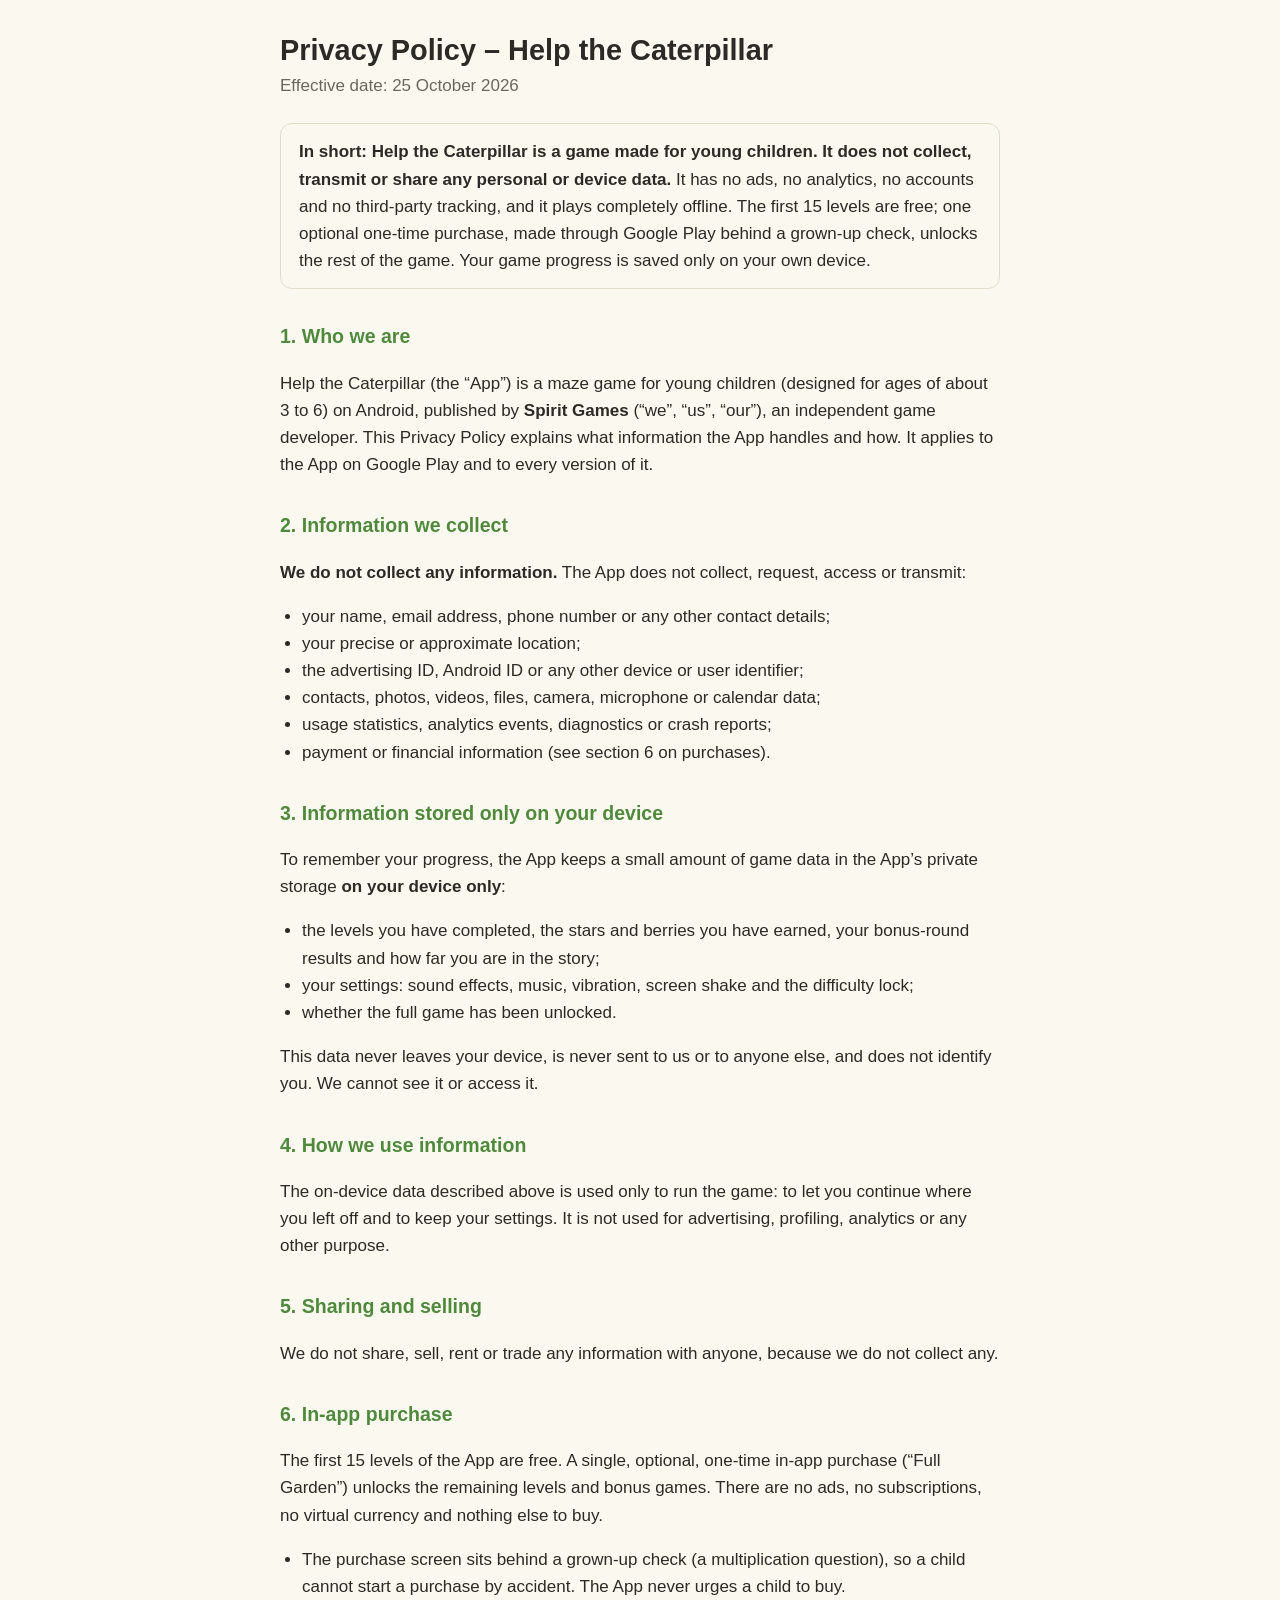
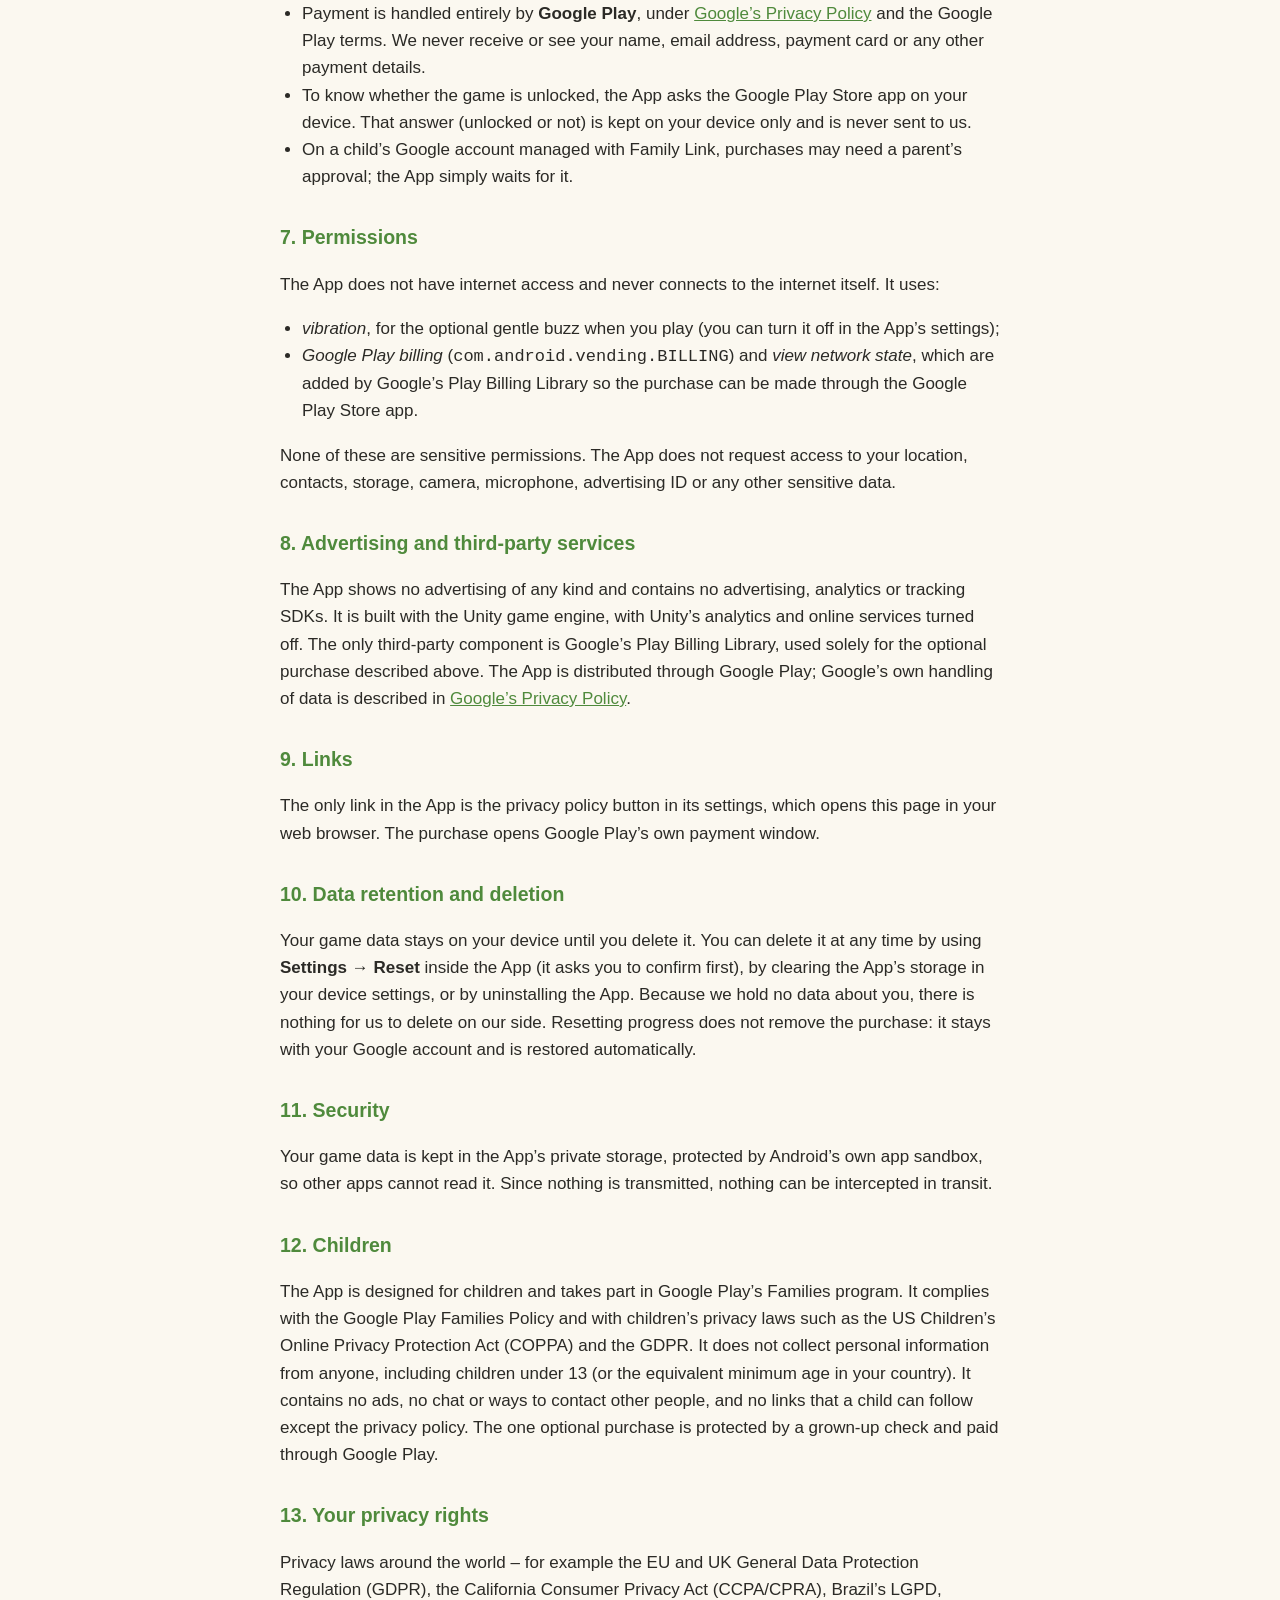
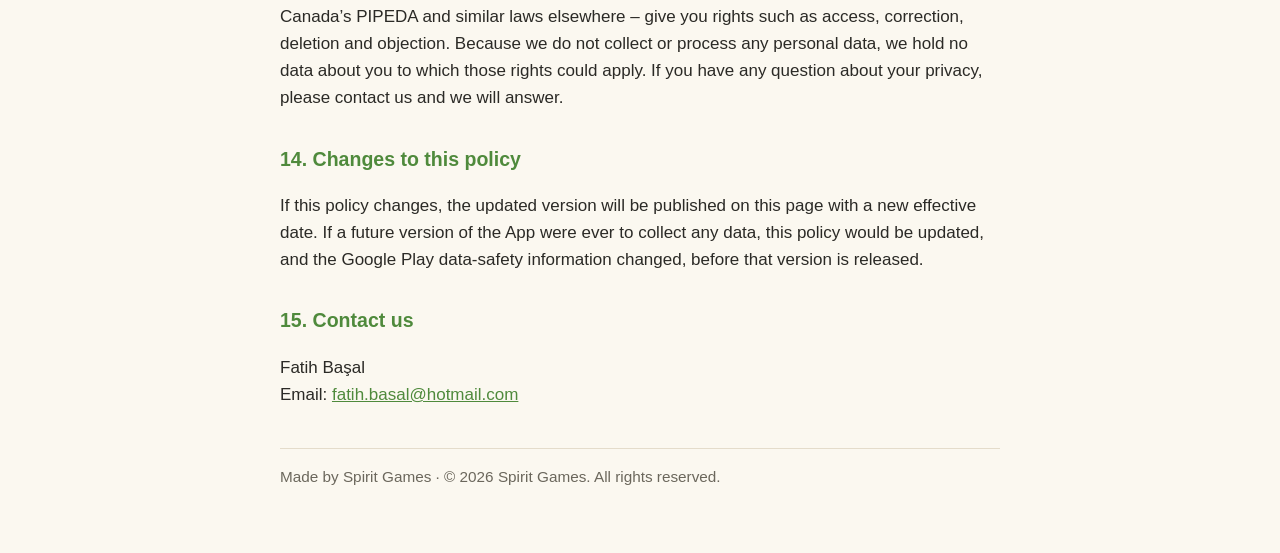
==== index.html @ e4d19233 "Privacy policy: app made for children, optional one-time purchase via Google Play behind a grown-up " ====
<!doctype html>
<html lang="en">
<head>
<meta charset="utf-8">
<meta name="viewport" content="width=device-width, initial-scale=1">
<title>Help the Caterpillar - Privacy Policy</title>
<style>
  :root { --bg: #fbf8f0; --fg: #2b2a26; --soft: #6b675c; --line: #e4dccb; --accent: #4f8a3c; }
  @media (prefers-color-scheme: dark) {
    :root { --bg: #1c1d1a; --fg: #ece8dc; --soft: #a9a493; --line: #34352f; --accent: #8cc56f; }
  }
  body { margin: 0; background: var(--bg); color: var(--fg);
         font: 17px/1.6 -apple-system, "Segoe UI", Roboto, Helvetica, Arial, sans-serif; }
  main { max-width: 720px; margin: 0 auto; padding: 32px 16px 64px; }
  h1 { font-size: 1.7em; line-height: 1.25; margin: 0 0 4px; }
  h2 { font-size: 1.15em; margin: 32px 0 8px; color: var(--accent); }
  .meta { color: var(--soft); margin: 0 0 24px; }
  .summary { border: 1px solid var(--line); border-radius: 12px; padding: 14px 18px; }
  ul { padding-left: 22px; }
  a { color: var(--accent); }
  footer { margin-top: 40px; border-top: 1px solid var(--line); padding-top: 16px; color: var(--soft); font-size: 0.9em; }
</style>
</head>
<body>
<main>
  <h1>Privacy Policy &ndash; Help the Caterpillar</h1>
  <p class="meta">Effective date: 25 October 2026</p>

  <p class="summary"><strong>In short: Help the Caterpillar is a game made for young children.
  It does not collect, transmit or share any personal or device data.</strong> It has no ads,
  no analytics, no accounts and no third-party tracking, and it plays completely offline. The
  first 15 levels are free; one optional one-time purchase, made through Google Play behind a
  grown-up check, unlocks the rest of the game. Your game progress is saved only on your own
  device.</p>

  <h2>1. Who we are</h2>
  <p>Help the Caterpillar (the &ldquo;App&rdquo;) is a maze game for young children (designed for
  ages of about 3 to 6) on Android, published by
  <strong>Spirit Games</strong> (&ldquo;we&rdquo;, &ldquo;us&rdquo;, &ldquo;our&rdquo;), an independent game
  developer. This Privacy Policy explains what information the App handles and how. It applies
  to the App on Google Play and to every version of it.</p>

  <h2>2. Information we collect</h2>
  <p><strong>We do not collect any information.</strong> The App does not collect, request,
  access or transmit:</p>
  <ul>
    <li>your name, email address, phone number or any other contact details;</li>
    <li>your precise or approximate location;</li>
    <li>the advertising ID, Android ID or any other device or user identifier;</li>
    <li>contacts, photos, videos, files, camera, microphone or calendar data;</li>
    <li>usage statistics, analytics events, diagnostics or crash reports;</li>
    <li>payment or financial information (see section 6 on purchases).</li>
  </ul>

  <h2>3. Information stored only on your device</h2>
  <p>To remember your progress, the App keeps a small amount of game data in the App&rsquo;s
  private storage <strong>on your device only</strong>:</p>
  <ul>
    <li>the levels you have completed, the stars and berries you have earned, your bonus-round
    results and how far you are in the story;</li>
    <li>your settings: sound effects, music, vibration, screen shake and the difficulty lock;</li>
    <li>whether the full game has been unlocked.</li>
  </ul>
  <p>This data never leaves your device, is never sent to us or to anyone else, and does not
  identify you. We cannot see it or access it.</p>

  <h2>4. How we use information</h2>
  <p>The on-device data described above is used only to run the game: to let you continue
  where you left off and to keep your settings. It is not used for advertising, profiling,
  analytics or any other purpose.</p>

  <h2>5. Sharing and selling</h2>
  <p>We do not share, sell, rent or trade any information with anyone, because we do not
  collect any.</p>

  <h2>6. In-app purchase</h2>
  <p>The first 15 levels of the App are free. A single, optional, one-time in-app purchase
  (&ldquo;Full Garden&rdquo;) unlocks the remaining levels and bonus games. There are no ads, no
  subscriptions, no virtual currency and nothing else to buy.</p>
  <ul>
    <li>The purchase screen sits behind a grown-up check (a multiplication question), so a child
    cannot start a purchase by accident. The App never urges a child to buy.</li>
    <li>Payment is handled entirely by <strong>Google Play</strong>, under
    <a href="https://policies.google.com/privacy">Google&rsquo;s Privacy Policy</a> and the
    Google Play terms. We never receive or see your name, email address, payment card or any
    other payment details.</li>
    <li>To know whether the game is unlocked, the App asks the Google Play Store app on your
    device. That answer (unlocked or not) is kept on your device only and is never sent to us.</li>
    <li>On a child&rsquo;s Google account managed with Family Link, purchases may need a
    parent&rsquo;s approval; the App simply waits for it.</li>
  </ul>

  <h2>7. Permissions</h2>
  <p>The App does not have internet access and never connects to the internet itself. It uses:</p>
  <ul>
    <li><em>vibration</em>, for the optional gentle buzz when you play (you can turn it off in the
    App&rsquo;s settings);</li>
    <li><em>Google Play billing</em> (<code>com.android.vending.BILLING</code>) and <em>view network
    state</em>, which are added by Google&rsquo;s Play Billing Library so the purchase can be made
    through the Google Play Store app.</li>
  </ul>
  <p>None of these are sensitive permissions. The App does not request access to your location,
  contacts, storage, camera, microphone, advertising ID or any other sensitive data.</p>

  <h2>8. Advertising and third-party services</h2>
  <p>The App shows no advertising of any kind and contains no advertising, analytics or
  tracking SDKs. It is built with the Unity game engine, with Unity&rsquo;s analytics and
  online services turned off. The only third-party component is Google&rsquo;s Play Billing
  Library, used solely for the optional purchase described above. The App is distributed
  through Google Play; Google&rsquo;s own handling of data is described in
  <a href="https://policies.google.com/privacy">Google&rsquo;s Privacy Policy</a>.</p>

  <h2>9. Links</h2>
  <p>The only link in the App is the privacy policy button in its settings, which opens this
  page in your web browser. The purchase opens Google Play&rsquo;s own payment window.</p>

  <h2>10. Data retention and deletion</h2>
  <p>Your game data stays on your device until you delete it. You can delete it at any time by
  using <strong>Settings &rarr; Reset</strong> inside the App (it asks you to confirm first), by
  clearing the App&rsquo;s storage in your device settings, or by uninstalling the App. Because we
  hold no data about you, there is nothing for us to delete on our side. Resetting progress does
  not remove the purchase: it stays with your Google account and is restored automatically.</p>

  <h2>11. Security</h2>
  <p>Your game data is kept in the App&rsquo;s private storage, protected by Android&rsquo;s own
  app sandbox, so other apps cannot read it. Since nothing is transmitted, nothing can be
  intercepted in transit.</p>

  <h2>12. Children</h2>
  <p>The App is designed for children and takes part in Google Play&rsquo;s Families program. It
  complies with the Google Play Families Policy and with children&rsquo;s privacy laws such as
  the US Children&rsquo;s Online Privacy Protection Act (COPPA) and the GDPR. It does not collect
  personal information from anyone, including children under 13 (or the equivalent minimum age
  in your country). It contains no ads, no chat or ways to contact other people, and no links
  that a child can follow except the privacy policy. The one optional purchase is protected by
  a grown-up check and paid through Google Play.</p>

  <h2>13. Your privacy rights</h2>
  <p>Privacy laws around the world &ndash; for example the EU and UK General Data Protection
  Regulation (GDPR), the California Consumer Privacy Act (CCPA/CPRA), Brazil&rsquo;s LGPD,
  Canada&rsquo;s PIPEDA and similar laws elsewhere &ndash; give you rights such as access,
  correction, deletion and objection. Because we do not collect or process any personal data,
  we hold no data about you to which those rights could apply. If you have any question about
  your privacy, please contact us and we will answer.</p>

  <h2>14. Changes to this policy</h2>
  <p>If this policy changes, the updated version will be published on this page with a new
  effective date. If a future version of the App were ever to collect any data, this policy
  would be updated, and the Google Play data-safety information changed, before that version
  is released.</p>

  <h2>15. Contact us</h2>
  <p>Fatih Ba&#351;al<br>
  Email: <a href="mailto:fatih.basal@hotmail.com">fatih.basal@hotmail.com</a></p>

  <footer>Made by Spirit Games &middot; &copy; 2026 Spirit Games. All rights reserved.</footer>
</main>
</body>
</html>
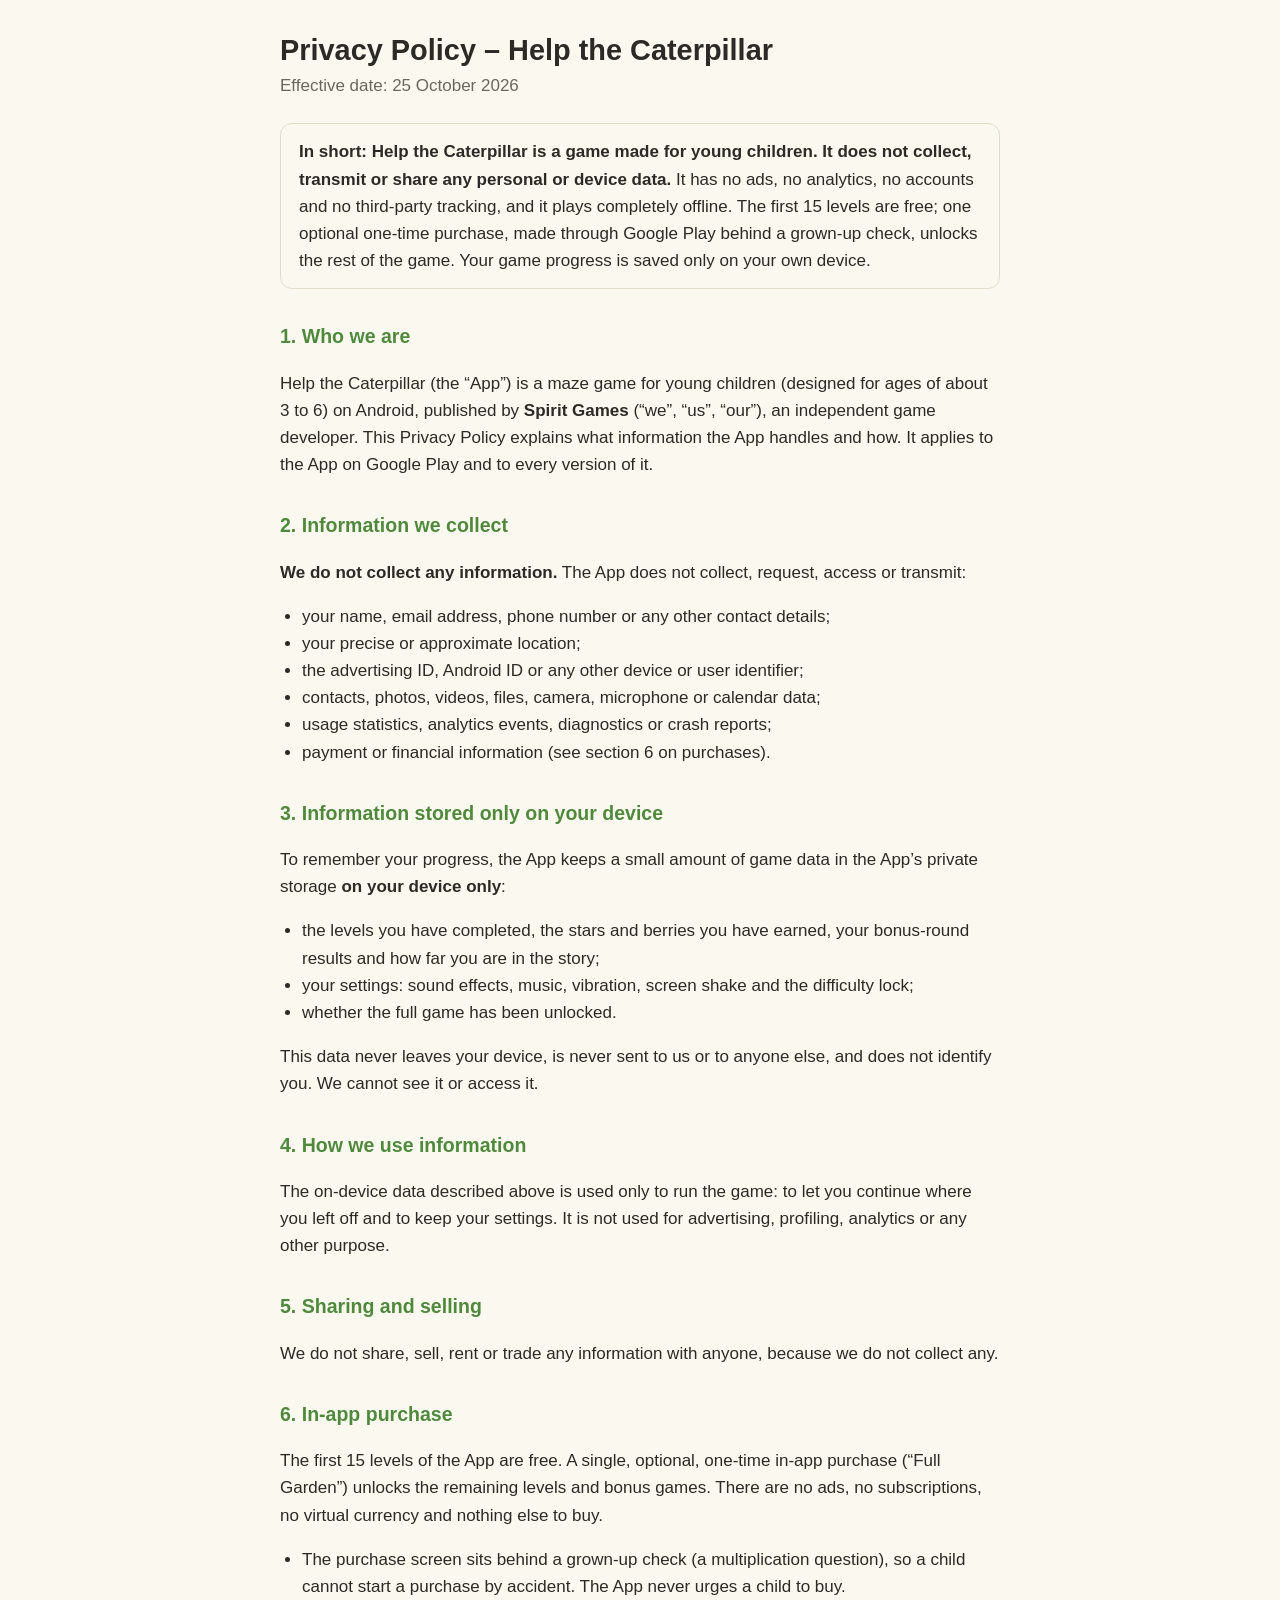
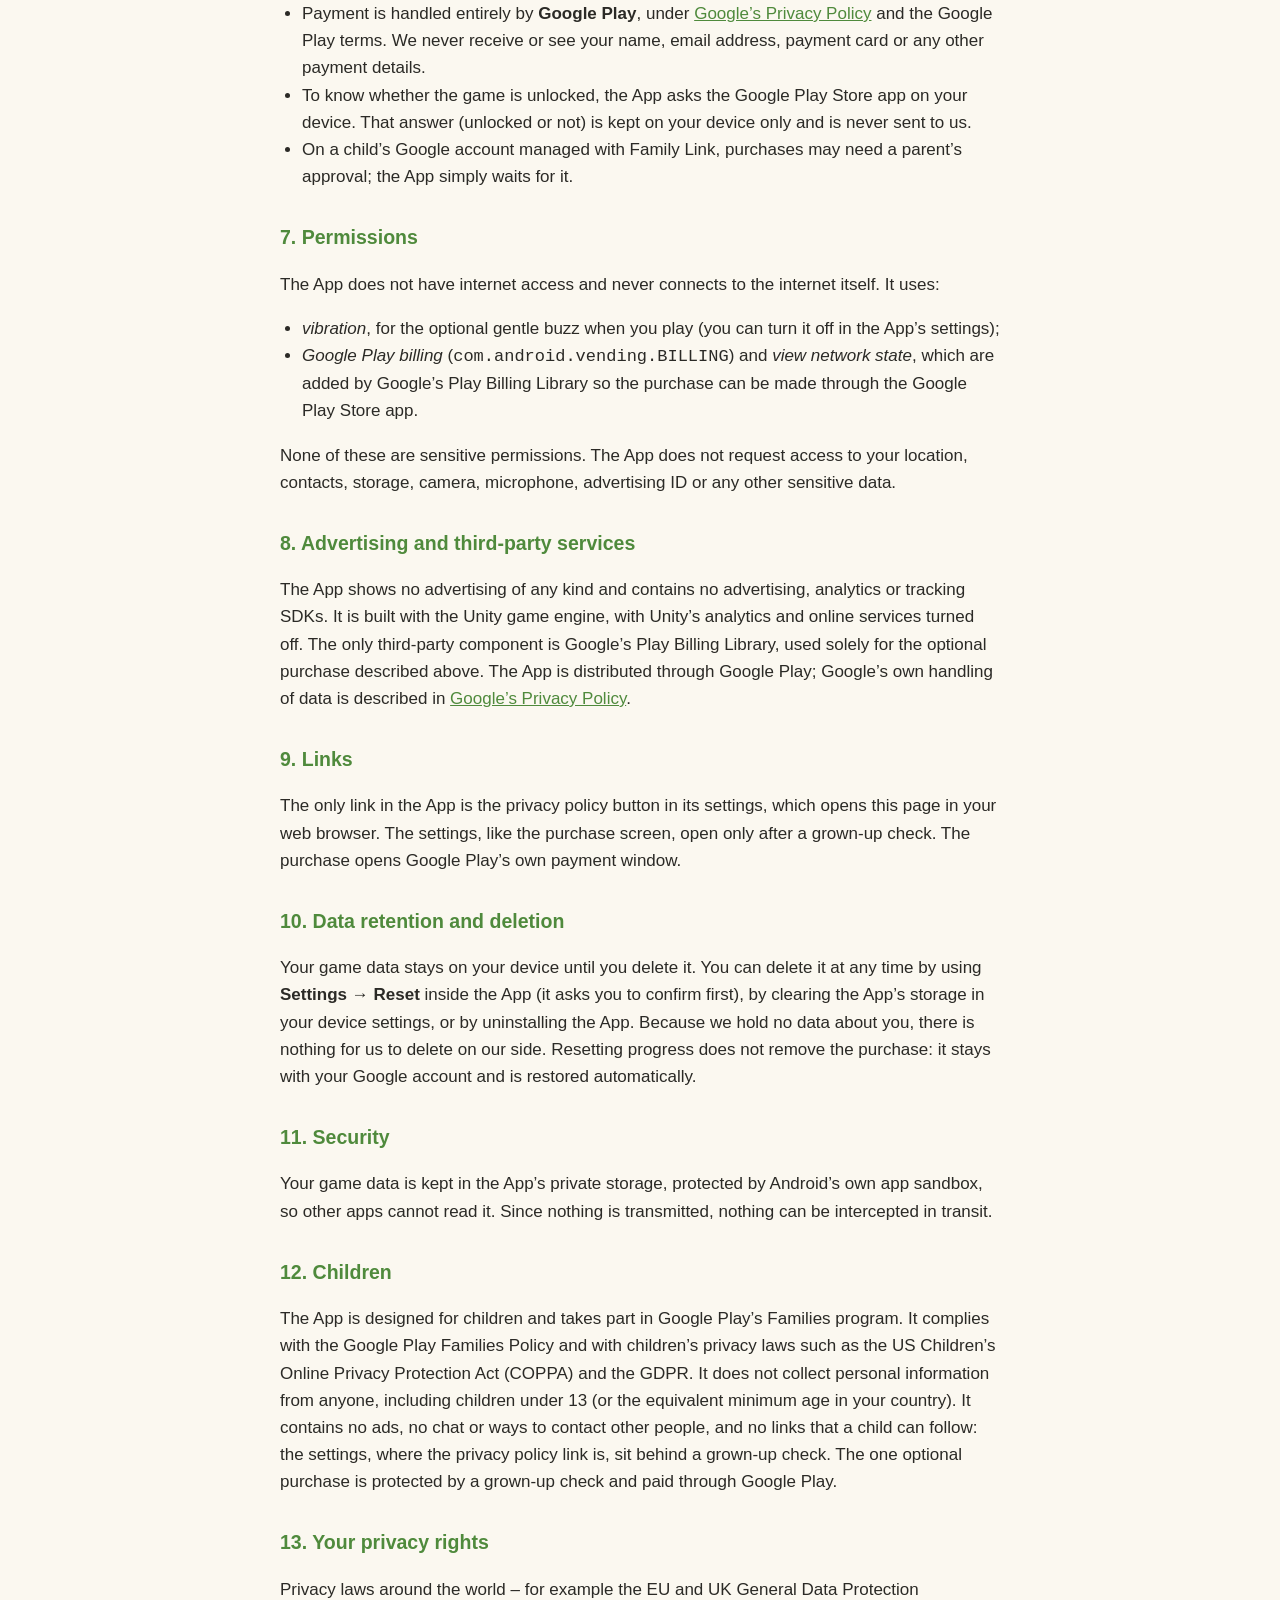
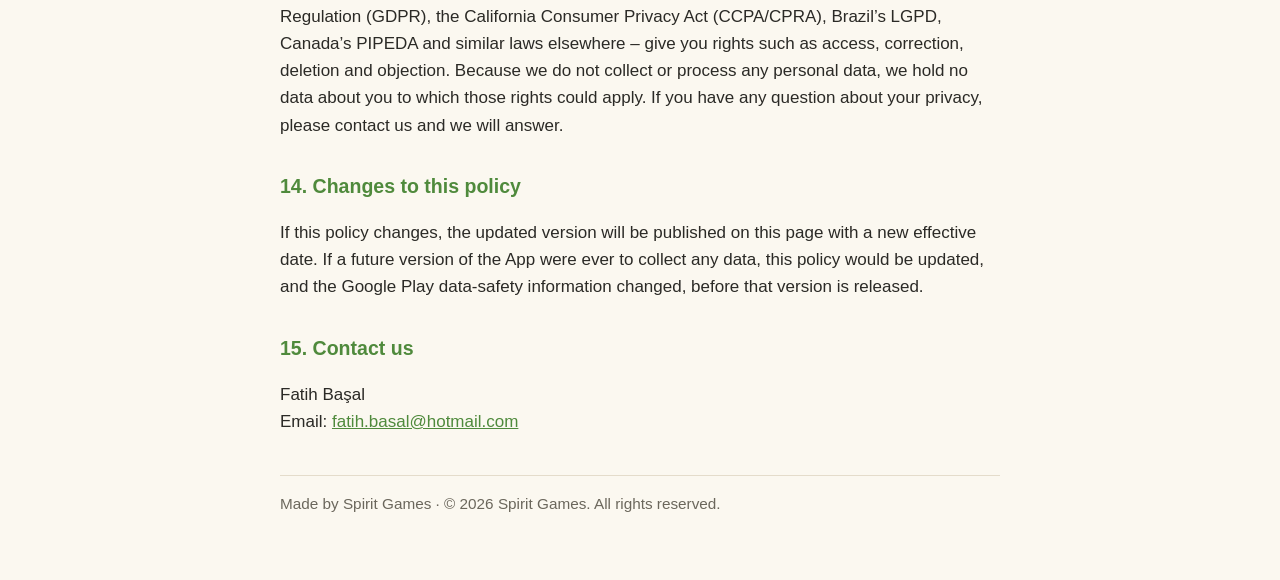
==== commit 14b9bc36: "Privacy policy: settings and the privacy link sit behind a grown-up check" ====
--- a/index.html
+++ b/index.html
@@ -112,7 +112,7 @@
 
   <h2>9. Links</h2>
   <p>The only link in the App is the privacy policy button in its settings, which opens this
-  page in your web browser. The purchase opens Google Play&rsquo;s own payment window.</p>
+  page in your web browser. The settings, like the purchase screen, open only after a grown-up check. The purchase opens Google Play&rsquo;s own payment window.</p>
 
   <h2>10. Data retention and deletion</h2>
   <p>Your game data stays on your device until you delete it. You can delete it at any time by
@@ -132,7 +132,7 @@
   the US Children&rsquo;s Online Privacy Protection Act (COPPA) and the GDPR. It does not collect
   personal information from anyone, including children under 13 (or the equivalent minimum age
   in your country). It contains no ads, no chat or ways to contact other people, and no links
-  that a child can follow except the privacy policy. The one optional purchase is protected by
+  that a child can follow: the settings, where the privacy policy link is, sit behind a grown-up check. The one optional purchase is protected by
   a grown-up check and paid through Google Play.</p>
 
   <h2>13. Your privacy rights</h2>
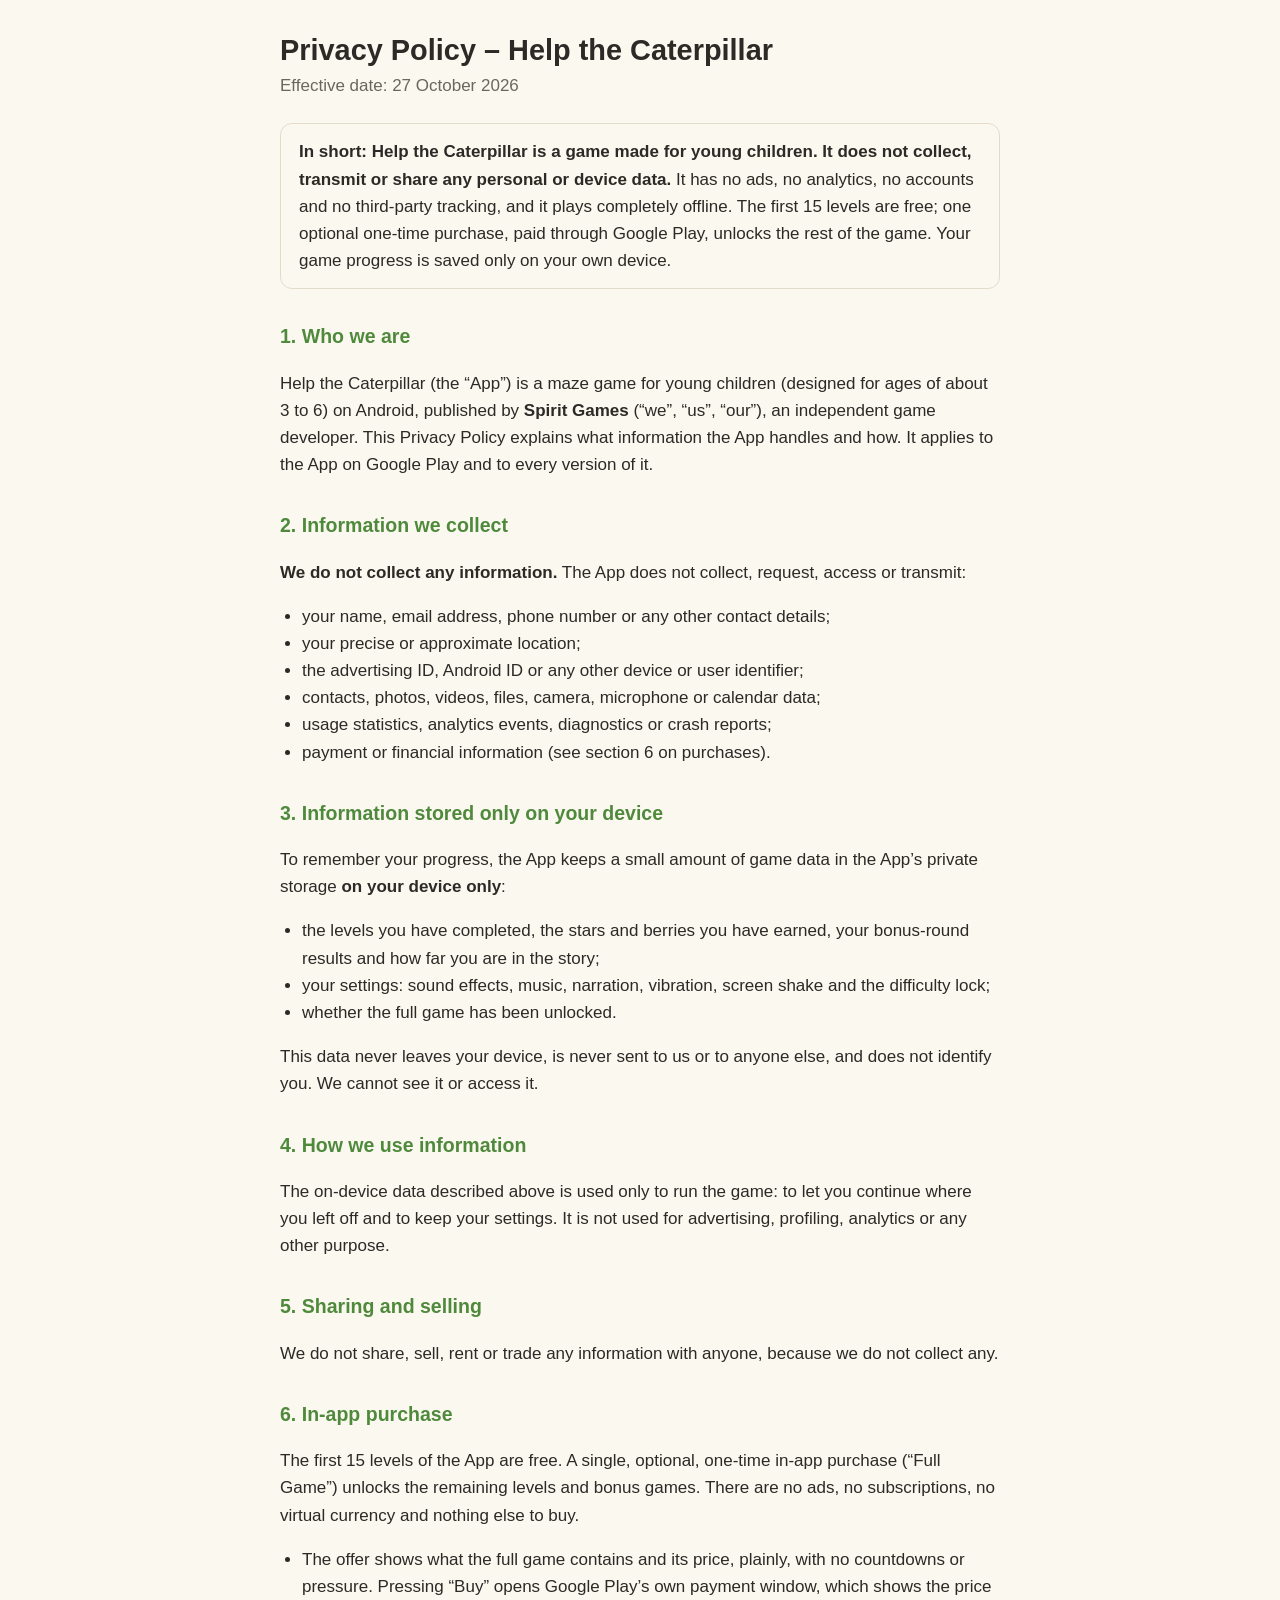
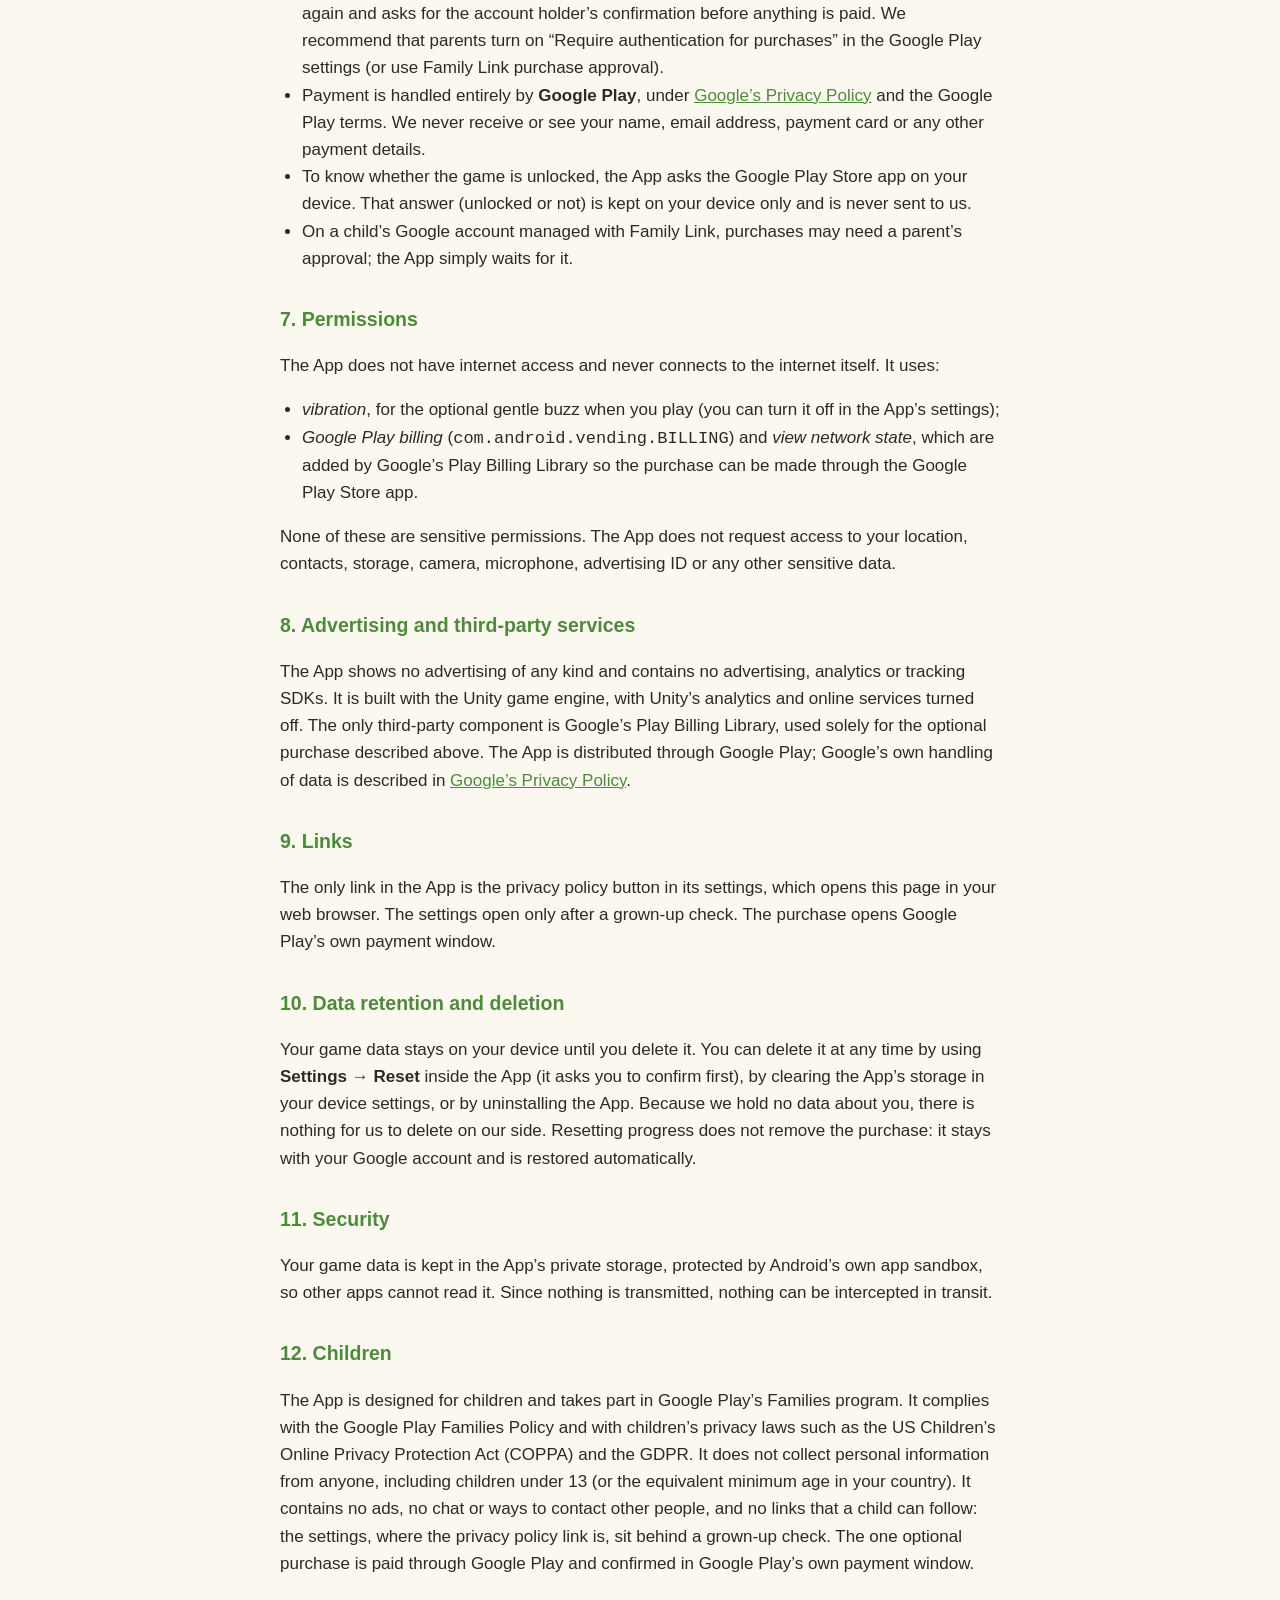
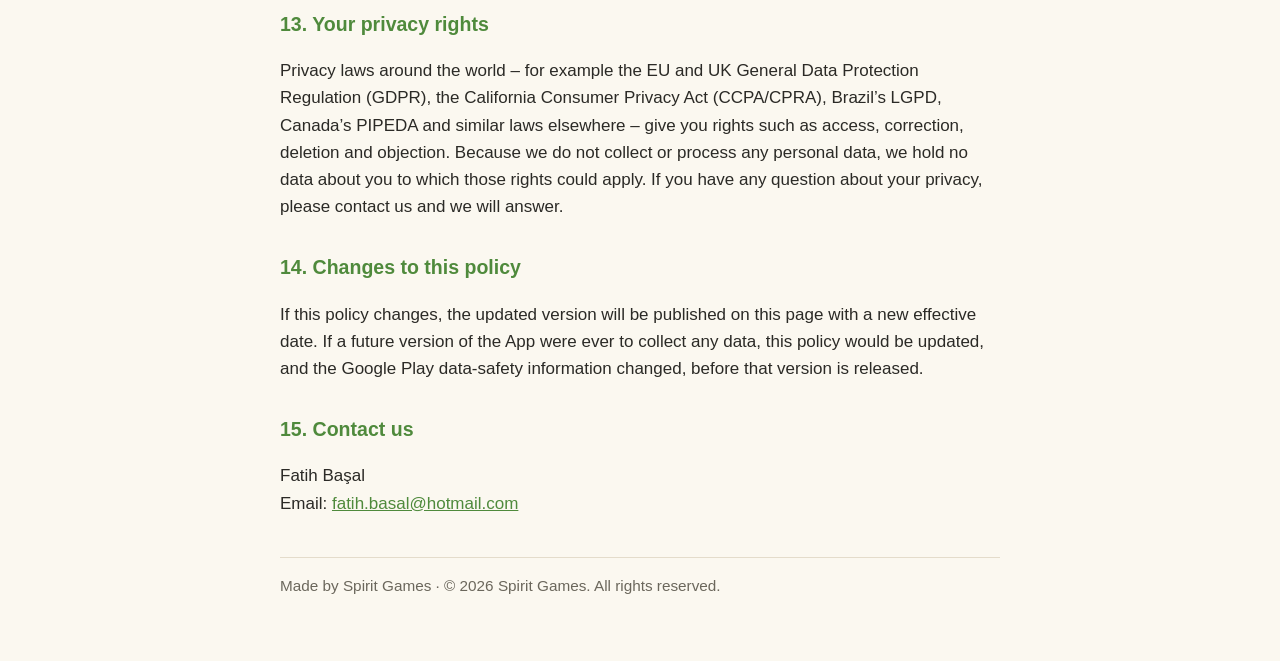
==== commit 7a529ee9: "Privacy policy: purchase confirmed in Google Play's own window (no in-app gate), narration setting" ====
--- a/index.html
+++ b/index.html
@@ -24,13 +24,13 @@
 <body>
 <main>
   <h1>Privacy Policy &ndash; Help the Caterpillar</h1>
-  <p class="meta">Effective date: 25 October 2026</p>
+  <p class="meta">Effective date: 27 October 2026</p>
 
   <p class="summary"><strong>In short: Help the Caterpillar is a game made for young children.
   It does not collect, transmit or share any personal or device data.</strong> It has no ads,
   no analytics, no accounts and no third-party tracking, and it plays completely offline. The
-  first 15 levels are free; one optional one-time purchase, made through Google Play behind a
-  grown-up check, unlocks the rest of the game. Your game progress is saved only on your own
+  first 15 levels are free; one optional one-time purchase, paid through Google Play, unlocks
+  the rest of the game. Your game progress is saved only on your own
   device.</p>
 
   <h2>1. Who we are</h2>
@@ -58,7 +58,7 @@
   <ul>
     <li>the levels you have completed, the stars and berries you have earned, your bonus-round
     results and how far you are in the story;</li>
-    <li>your settings: sound effects, music, vibration, screen shake and the difficulty lock;</li>
+    <li>your settings: sound effects, music, narration, vibration, screen shake and the difficulty lock;</li>
     <li>whether the full game has been unlocked.</li>
   </ul>
   <p>This data never leaves your device, is never sent to us or to anyone else, and does not
@@ -75,11 +75,14 @@
 
   <h2>6. In-app purchase</h2>
   <p>The first 15 levels of the App are free. A single, optional, one-time in-app purchase
-  (&ldquo;Full Garden&rdquo;) unlocks the remaining levels and bonus games. There are no ads, no
+  (&ldquo;Full Game&rdquo;) unlocks the remaining levels and bonus games. There are no ads, no
   subscriptions, no virtual currency and nothing else to buy.</p>
   <ul>
-    <li>The purchase screen sits behind a grown-up check (a multiplication question), so a child
-    cannot start a purchase by accident. The App never urges a child to buy.</li>
+    <li>The offer shows what the full game contains and its price, plainly, with no countdowns
+    or pressure. Pressing &ldquo;Buy&rdquo; opens Google Play&rsquo;s own payment window, which
+    shows the price again and asks for the account holder&rsquo;s confirmation before anything
+    is paid. We recommend that parents turn on &ldquo;Require authentication for
+    purchases&rdquo; in the Google Play settings (or use Family Link purchase approval).</li>
     <li>Payment is handled entirely by <strong>Google Play</strong>, under
     <a href="https://policies.google.com/privacy">Google&rsquo;s Privacy Policy</a> and the
     Google Play terms. We never receive or see your name, email address, payment card or any
@@ -112,7 +115,7 @@
 
   <h2>9. Links</h2>
   <p>The only link in the App is the privacy policy button in its settings, which opens this
-  page in your web browser. The settings, like the purchase screen, open only after a grown-up check. The purchase opens Google Play&rsquo;s own payment window.</p>
+  page in your web browser. The settings open only after a grown-up check. The purchase opens Google Play&rsquo;s own payment window.</p>
 
   <h2>10. Data retention and deletion</h2>
   <p>Your game data stays on your device until you delete it. You can delete it at any time by
@@ -132,8 +135,8 @@
   the US Children&rsquo;s Online Privacy Protection Act (COPPA) and the GDPR. It does not collect
   personal information from anyone, including children under 13 (or the equivalent minimum age
   in your country). It contains no ads, no chat or ways to contact other people, and no links
-  that a child can follow: the settings, where the privacy policy link is, sit behind a grown-up check. The one optional purchase is protected by
-  a grown-up check and paid through Google Play.</p>
+  that a child can follow: the settings, where the privacy policy link is, sit behind a grown-up check. The one optional purchase is paid through
+  Google Play and confirmed in Google Play&rsquo;s own payment window.</p>
 
   <h2>13. Your privacy rights</h2>
   <p>Privacy laws around the world &ndash; for example the EU and UK General Data Protection
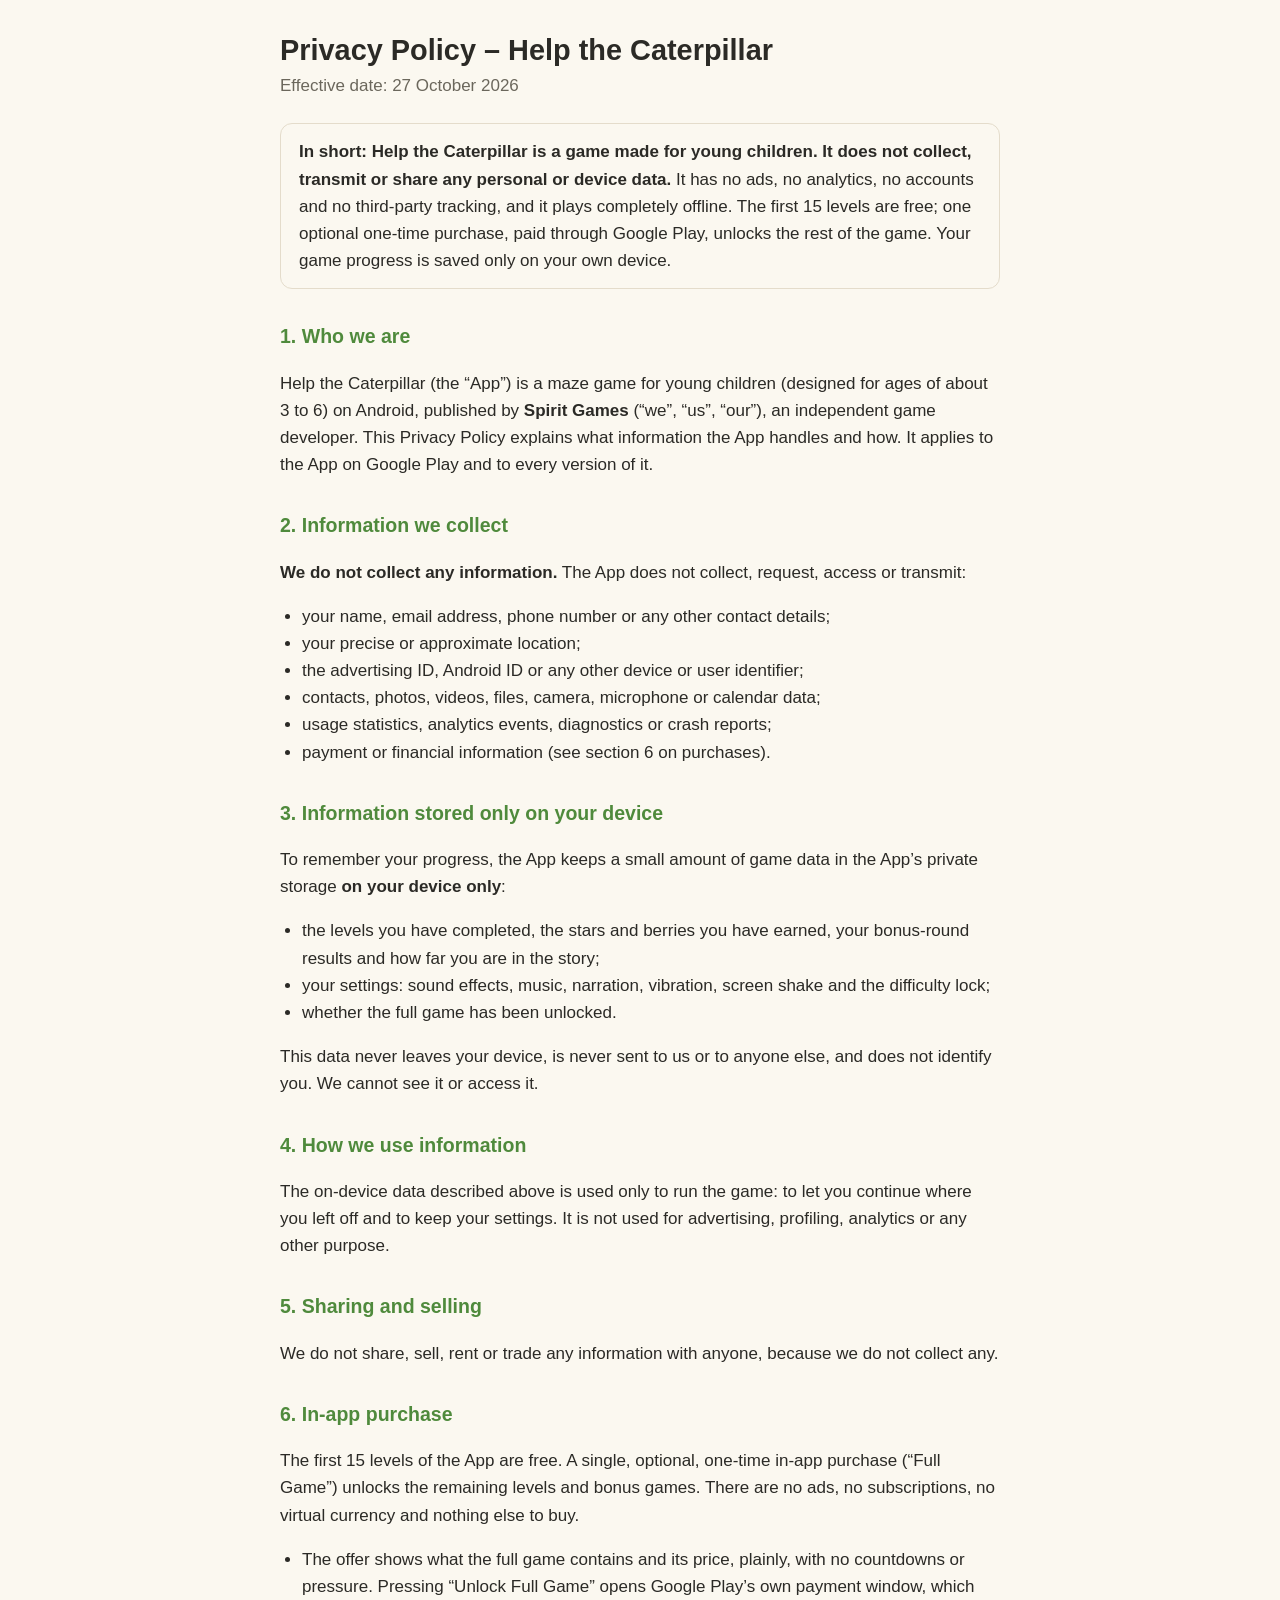
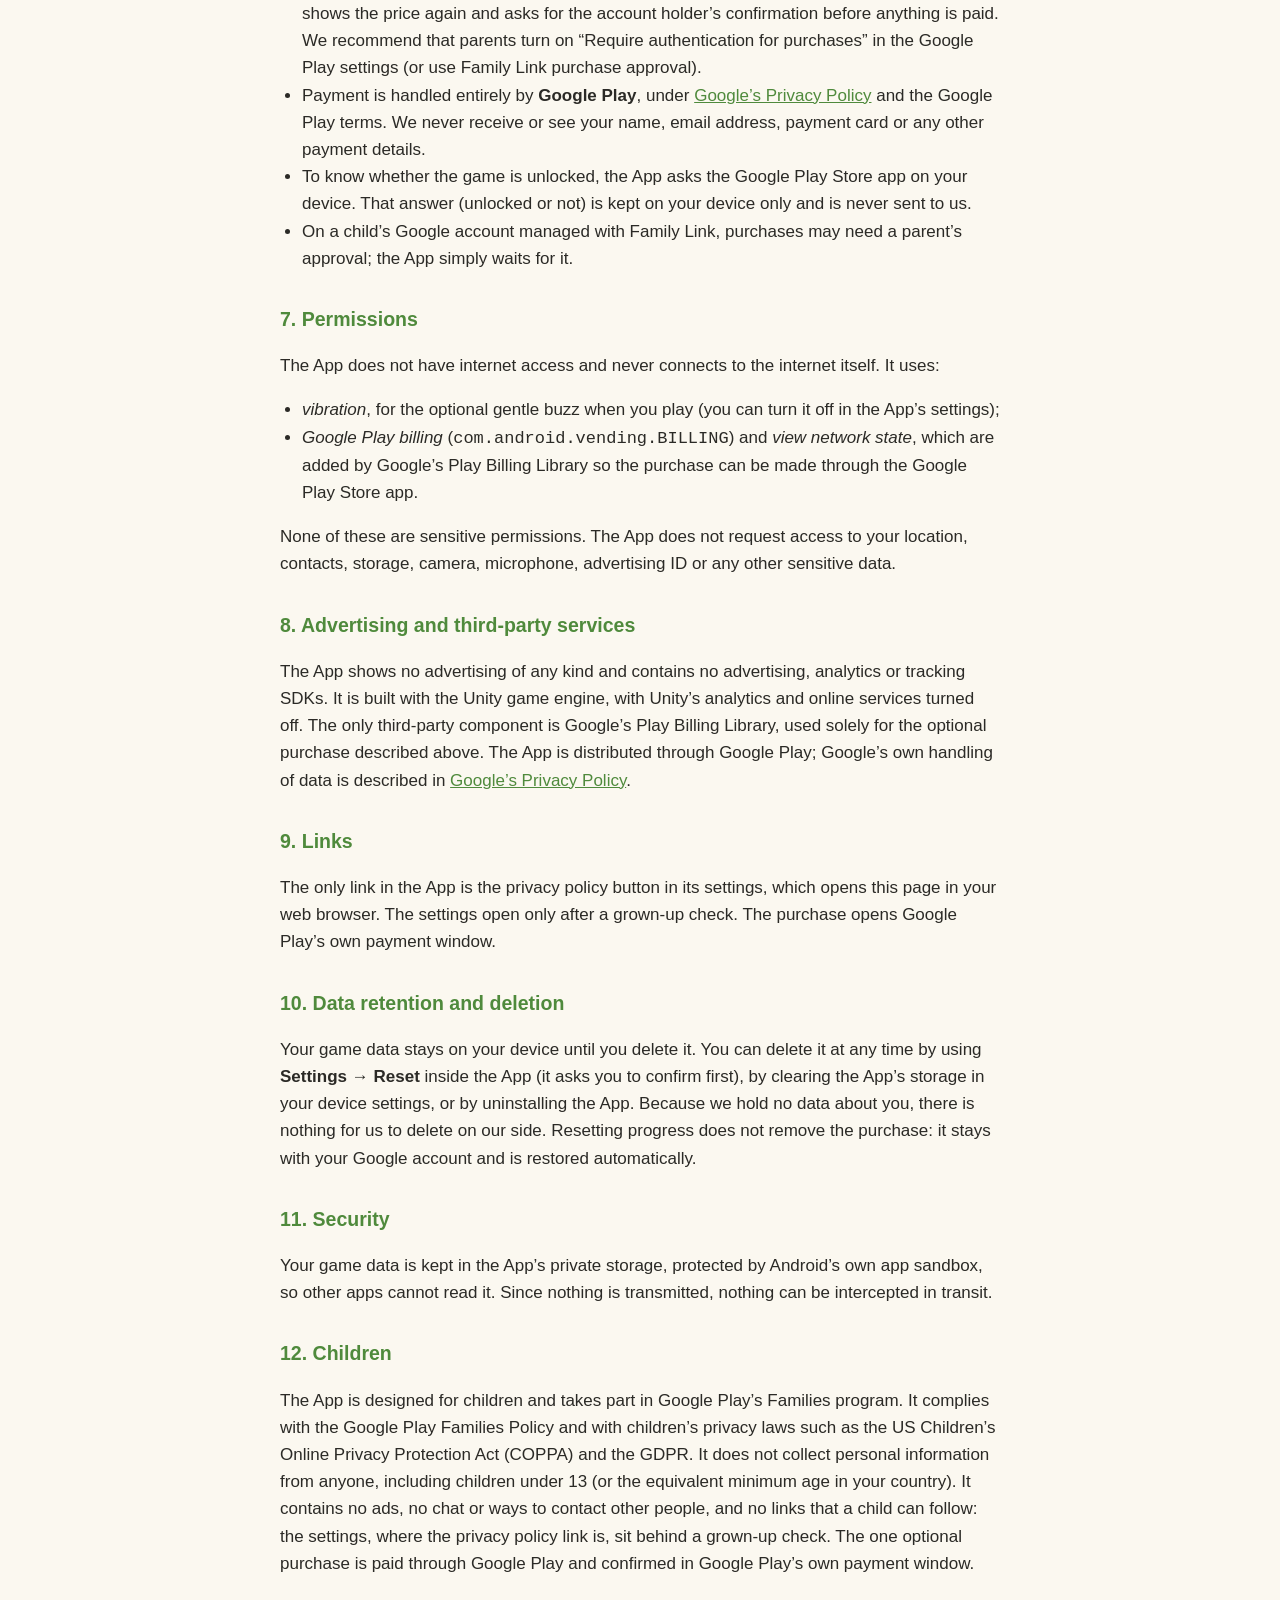
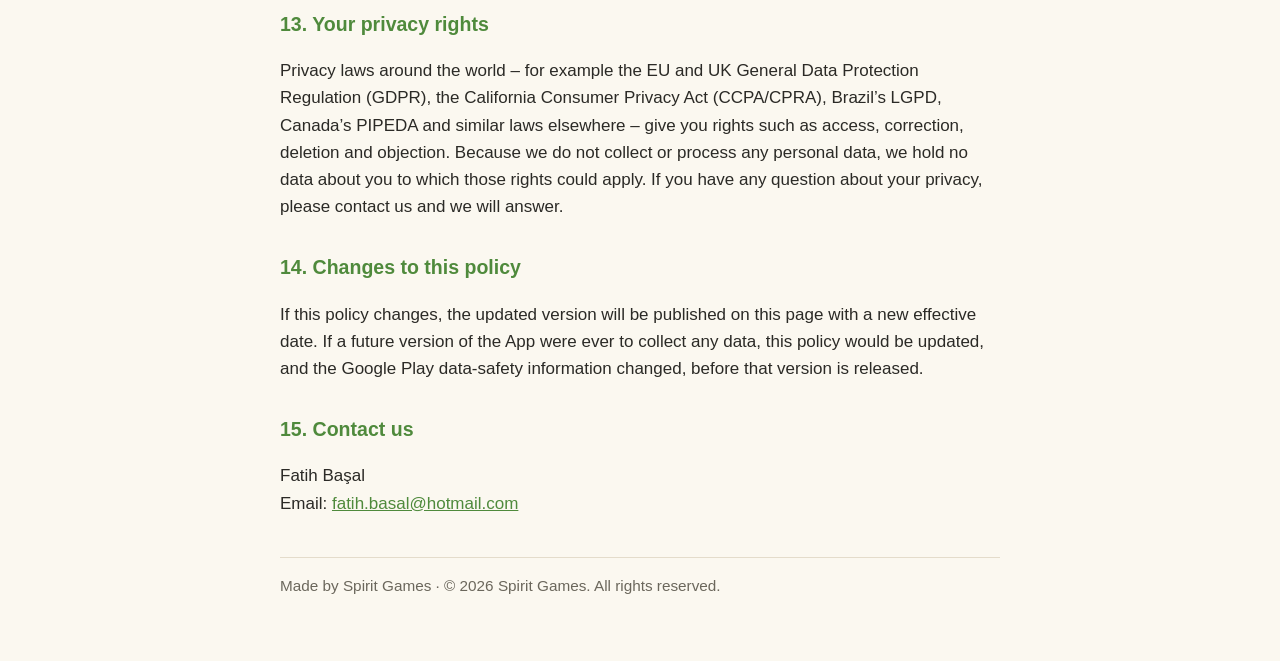
==== commit fe952e86: "Privacy policy: the purchase button reads 'Unlock Full Game'" ====
--- a/index.html
+++ b/index.html
@@ -1,4 +1,4 @@
-<!doctype html>
+﻿<!doctype html>
 <html lang="en">
 <head>
 <meta charset="utf-8">
@@ -79,7 +79,7 @@
   subscriptions, no virtual currency and nothing else to buy.</p>
   <ul>
     <li>The offer shows what the full game contains and its price, plainly, with no countdowns
-    or pressure. Pressing &ldquo;Buy&rdquo; opens Google Play&rsquo;s own payment window, which
+    or pressure. Pressing &ldquo;Unlock Full Game&rdquo; opens Google Play&rsquo;s own payment window, which
     shows the price again and asks for the account holder&rsquo;s confirmation before anything
     is paid. We recommend that parents turn on &ldquo;Require authentication for
     purchases&rdquo; in the Google Play settings (or use Family Link purchase approval).</li>
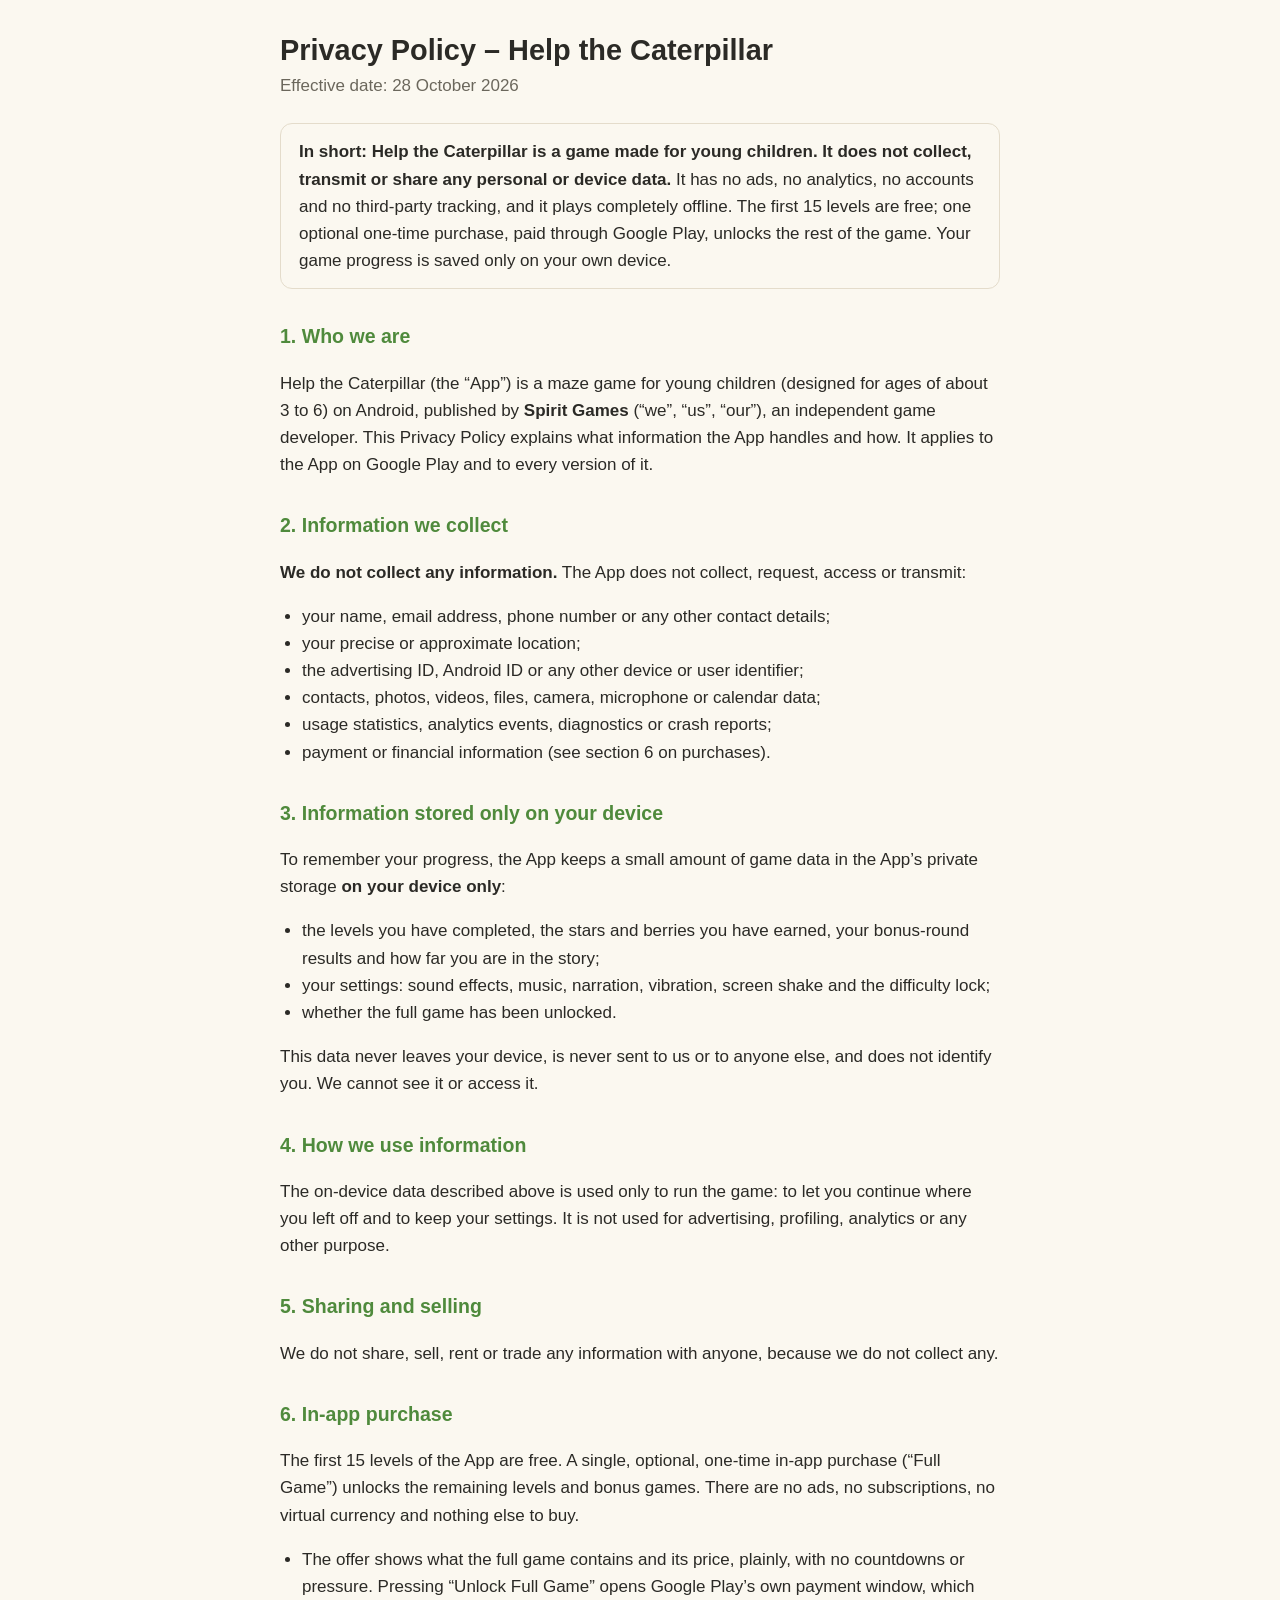
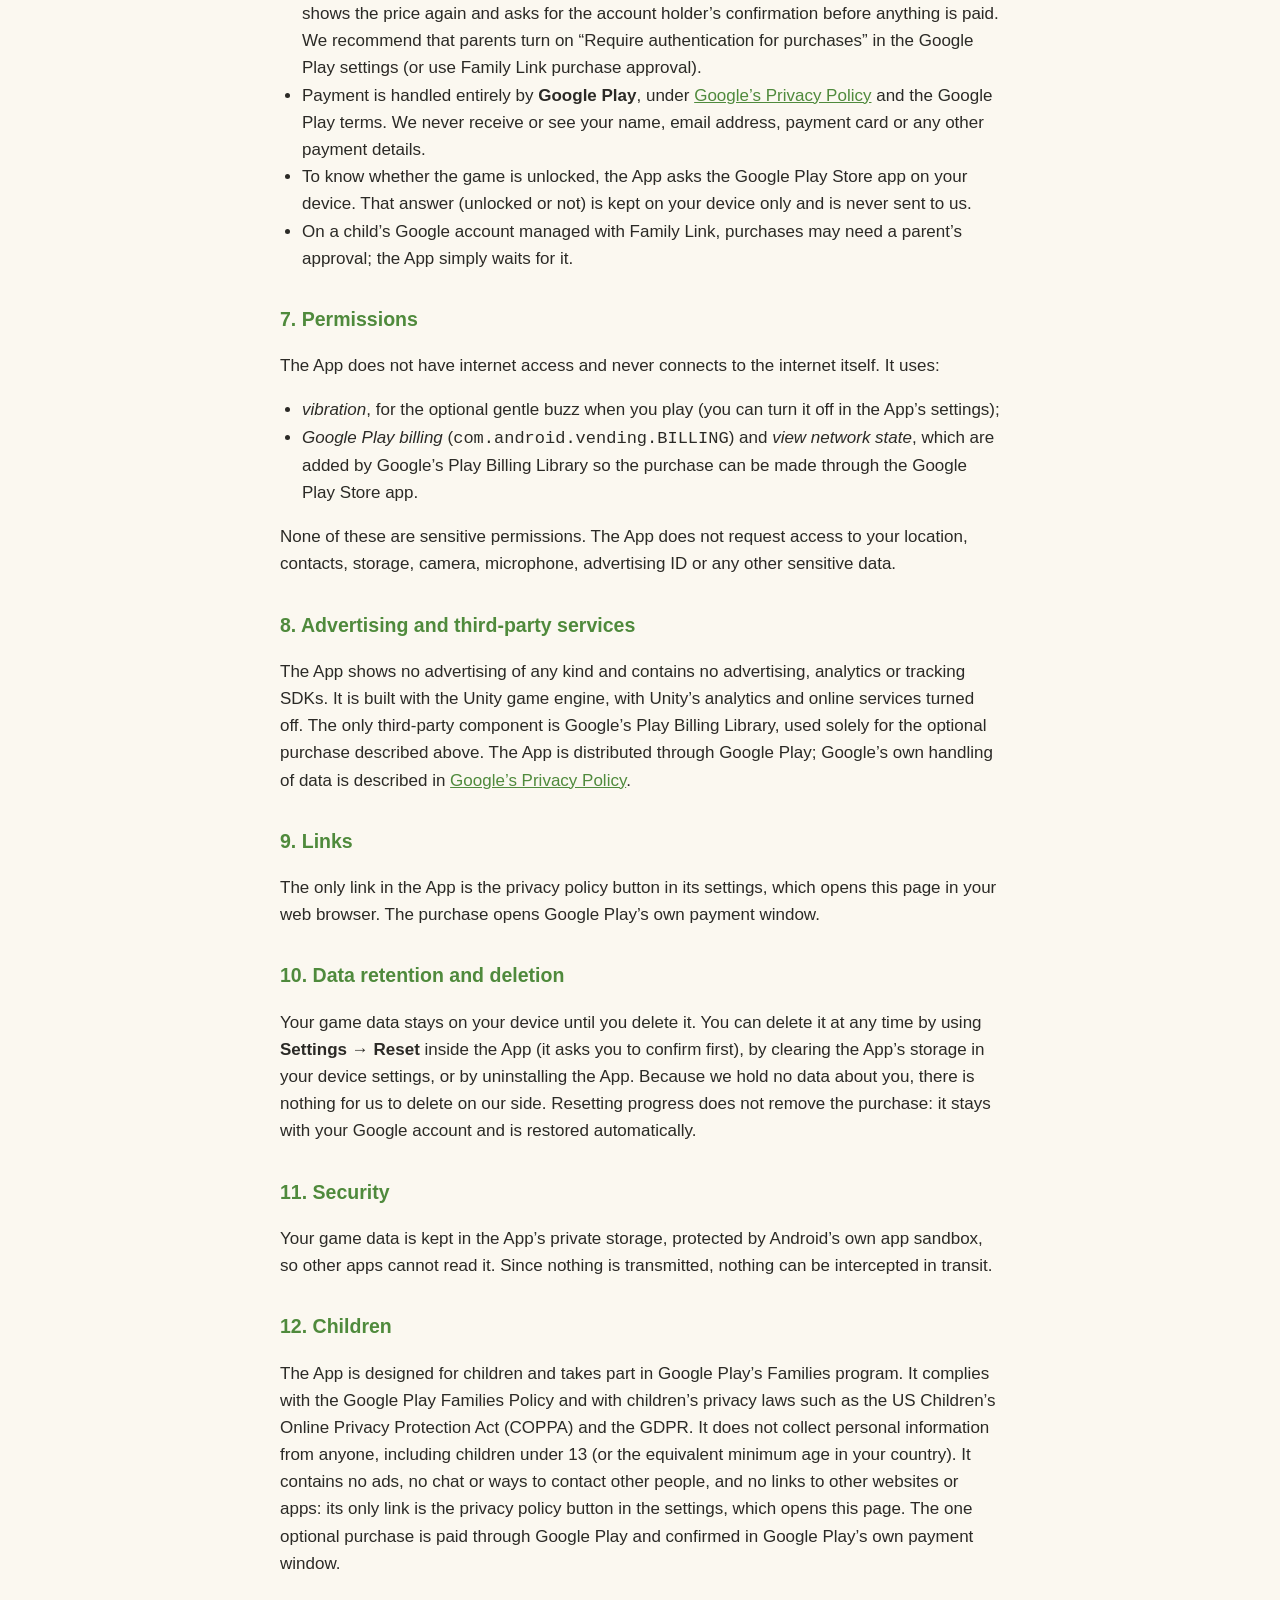
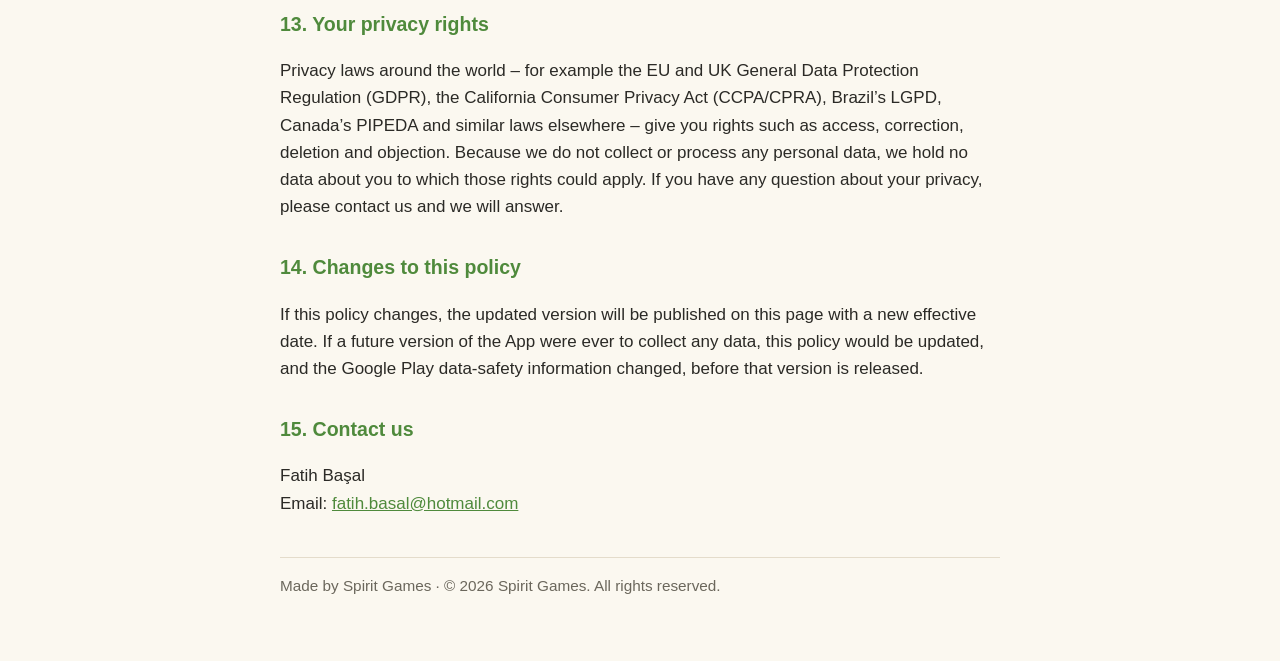
==== commit f3453b26: "Privacy policy: no grown-up check in the app; the only link is this page" ====
--- a/index.html
+++ b/index.html
@@ -24,7 +24,7 @@
 <body>
 <main>
   <h1>Privacy Policy &ndash; Help the Caterpillar</h1>
-  <p class="meta">Effective date: 27 October 2026</p>
+  <p class="meta">Effective date: 28 October 2026</p>
 
   <p class="summary"><strong>In short: Help the Caterpillar is a game made for young children.
   It does not collect, transmit or share any personal or device data.</strong> It has no ads,
@@ -115,7 +115,7 @@
 
   <h2>9. Links</h2>
   <p>The only link in the App is the privacy policy button in its settings, which opens this
-  page in your web browser. The settings open only after a grown-up check. The purchase opens Google Play&rsquo;s own payment window.</p>
+  page in your web browser. The purchase opens Google Play&rsquo;s own payment window.</p>
 
   <h2>10. Data retention and deletion</h2>
   <p>Your game data stays on your device until you delete it. You can delete it at any time by
@@ -135,8 +135,9 @@
   the US Children&rsquo;s Online Privacy Protection Act (COPPA) and the GDPR. It does not collect
   personal information from anyone, including children under 13 (or the equivalent minimum age
   in your country). It contains no ads, no chat or ways to contact other people, and no links
-  that a child can follow: the settings, where the privacy policy link is, sit behind a grown-up check. The one optional purchase is paid through
-  Google Play and confirmed in Google Play&rsquo;s own payment window.</p>
+  to other websites or apps: its only link is the privacy policy button in the settings,
+  which opens this page. The one optional purchase is paid through Google Play and confirmed
+  in Google Play&rsquo;s own payment window.</p>
 
   <h2>13. Your privacy rights</h2>
   <p>Privacy laws around the world &ndash; for example the EU and UK General Data Protection
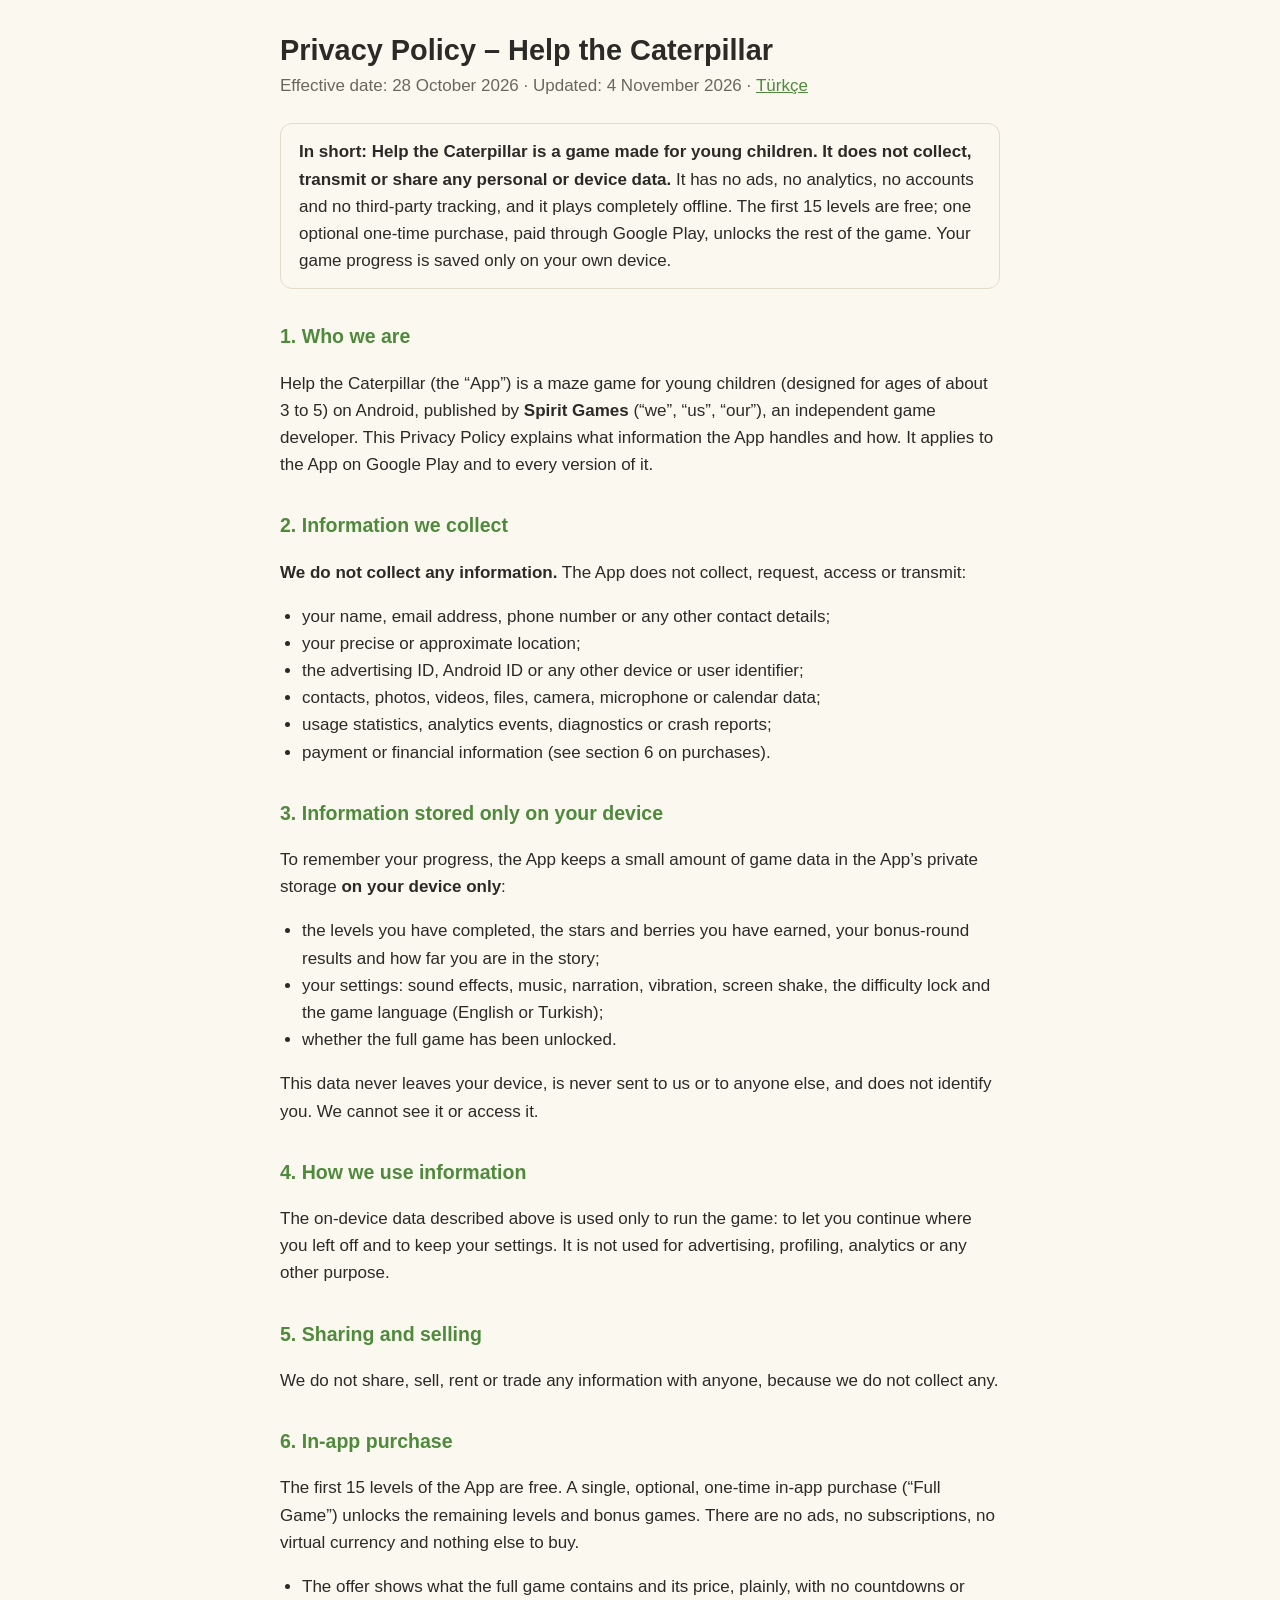
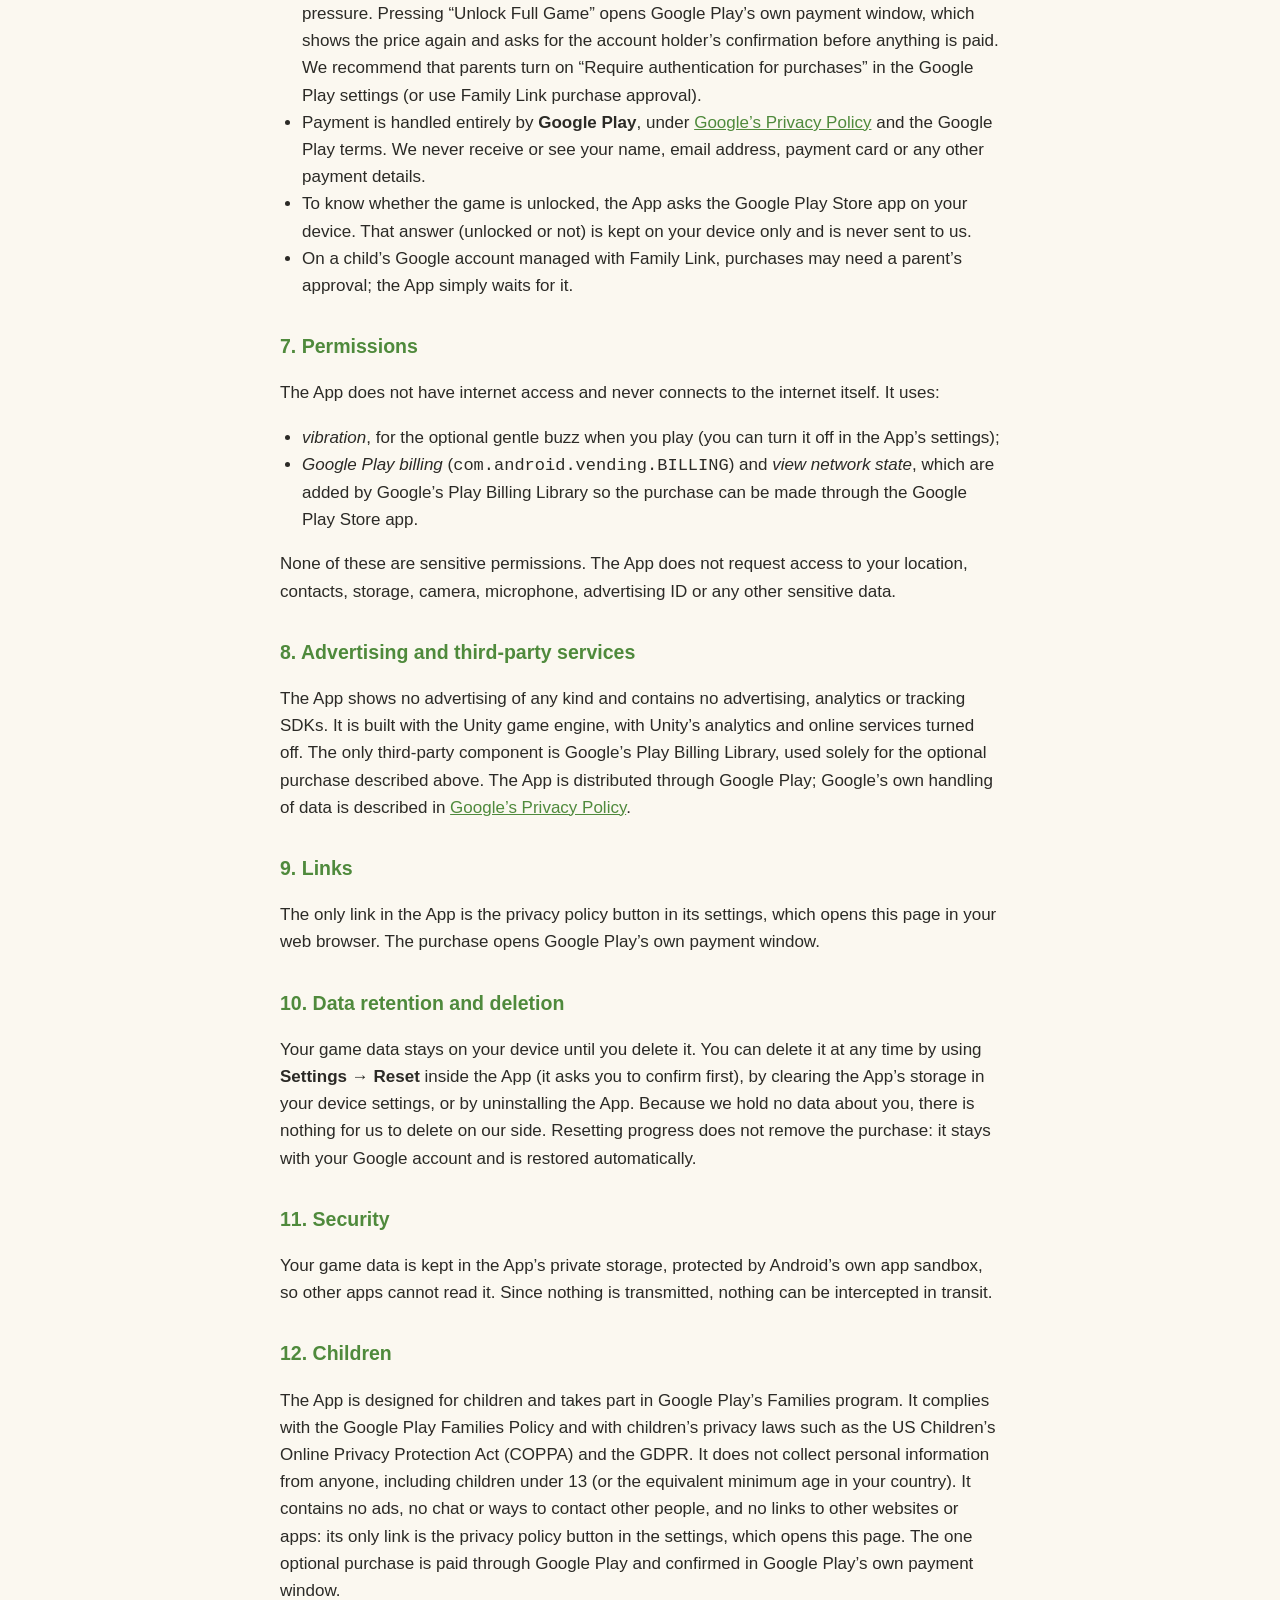
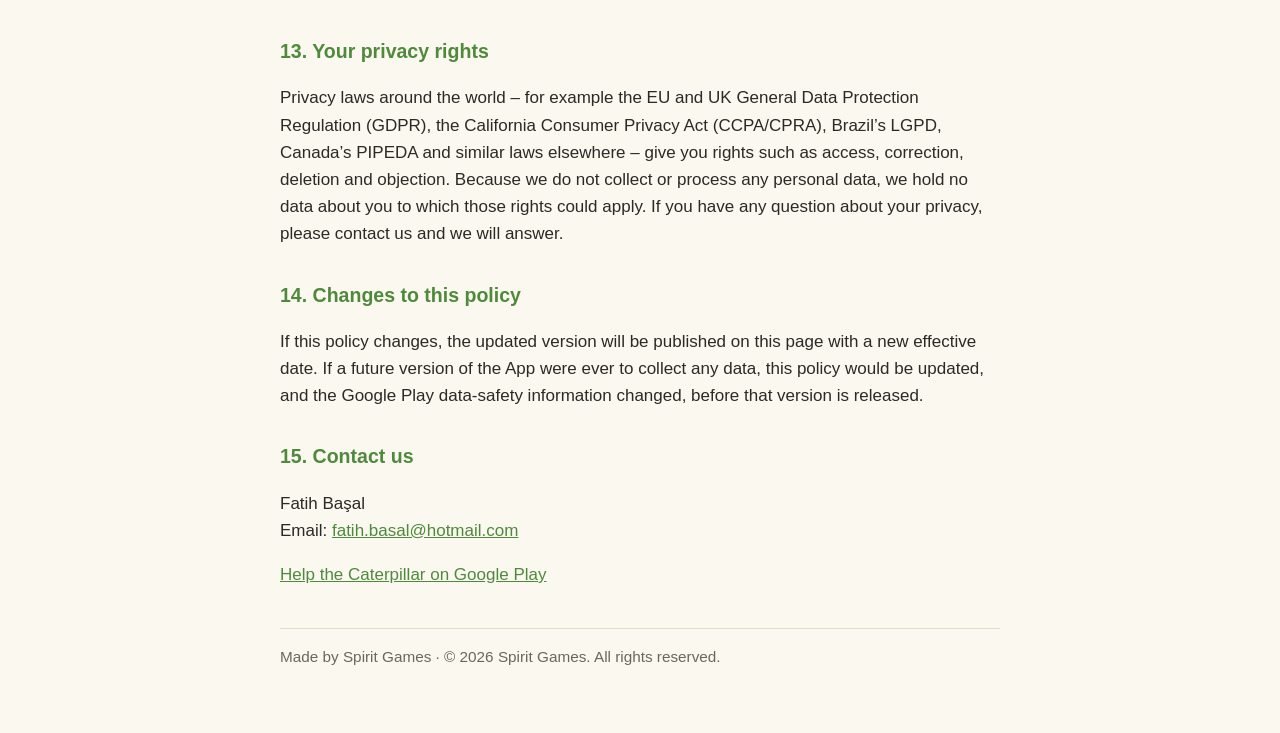
==== commit 826018d6: "Privacy policy: Turkish version (/tr/), game language setting, ages 3 to 5, search and share tags" ====
--- a/index.html
+++ b/index.html
@@ -1,9 +1,34 @@
-﻿<!doctype html>
+<!doctype html>
 <html lang="en">
 <head>
 <meta charset="utf-8">
 <meta name="viewport" content="width=device-width, initial-scale=1">
-<title>Help the Caterpillar - Privacy Policy</title>
+<title>Privacy Policy | Help the Caterpillar, a Maze Game for Kids</title>
+<meta name="description" content="Privacy policy for Help the Caterpillar, a gentle offline maze game for kids aged 3 to 5. The game collects no personal data, shows no ads and needs no account.">
+<link rel="canonical" href="https://fatihbasal.github.io/help-the-caterpillar/">
+<link rel="alternate" hreflang="en" href="https://fatihbasal.github.io/help-the-caterpillar/">
+<link rel="alternate" hreflang="tr" href="https://fatihbasal.github.io/help-the-caterpillar/tr/">
+<link rel="alternate" hreflang="x-default" href="https://fatihbasal.github.io/help-the-caterpillar/">
+<meta property="og:type" content="website">
+<meta property="og:title" content="Help the Caterpillar: a gentle maze game for kids">
+<meta property="og:description" content="Guide Pip the caterpillar through cozy garden mazes. Made for toddlers and preschoolers, plays offline and collects no data.">
+<meta property="og:url" content="https://fatihbasal.github.io/help-the-caterpillar/">
+<meta property="og:image" content="https://fatihbasal.github.io/help-the-caterpillar/og.png">
+<meta name="twitter:card" content="summary_large_image">
+<script type="application/ld+json">
+{
+  "@context": "https://schema.org",
+  "@type": "MobileApplication",
+  "name": "Help the Caterpillar",
+  "operatingSystem": "ANDROID",
+  "applicationCategory": "GameApplication",
+  "inLanguage": ["en", "tr"],
+  "description": "A gentle maze game for kids aged 3 to 5. Guide Pip the caterpillar through cozy garden mazes.",
+  "url": "https://play.google.com/store/apps/details?id=com.caterpillar.labirent",
+  "author": {"@type": "Organization", "name": "Spirit Games"},
+  "offers": {"@type": "Offer", "price": "0", "priceCurrency": "USD"}
+}
+</script>
 <style>
   :root { --bg: #fbf8f0; --fg: #2b2a26; --soft: #6b675c; --line: #e4dccb; --accent: #4f8a3c; }
   @media (prefers-color-scheme: dark) {
@@ -24,7 +49,8 @@
 <body>
 <main>
   <h1>Privacy Policy &ndash; Help the Caterpillar</h1>
-  <p class="meta">Effective date: 28 October 2026</p>
+  <p class="meta">Effective date: 28 October 2026 &middot; Updated: 4 November 2026 &middot;
+  <a href="tr/" hreflang="tr" lang="tr">T&uuml;rk&ccedil;e</a></p>
 
   <p class="summary"><strong>In short: Help the Caterpillar is a game made for young children.
   It does not collect, transmit or share any personal or device data.</strong> It has no ads,
@@ -35,7 +61,7 @@
 
   <h2>1. Who we are</h2>
   <p>Help the Caterpillar (the &ldquo;App&rdquo;) is a maze game for young children (designed for
-  ages of about 3 to 6) on Android, published by
+  ages of about 3 to 5) on Android, published by
   <strong>Spirit Games</strong> (&ldquo;we&rdquo;, &ldquo;us&rdquo;, &ldquo;our&rdquo;), an independent game
   developer. This Privacy Policy explains what information the App handles and how. It applies
   to the App on Google Play and to every version of it.</p>
@@ -58,7 +84,7 @@
   <ul>
     <li>the levels you have completed, the stars and berries you have earned, your bonus-round
     results and how far you are in the story;</li>
-    <li>your settings: sound effects, music, narration, vibration, screen shake and the difficulty lock;</li>
+    <li>your settings: sound effects, music, narration, vibration, screen shake, the difficulty lock and the game language (English or Turkish);</li>
     <li>whether the full game has been unlocked.</li>
   </ul>
   <p>This data never leaves your device, is never sent to us or to anyone else, and does not
@@ -157,6 +183,8 @@
   <p>Fatih Ba&#351;al<br>
   Email: <a href="mailto:fatih.basal@hotmail.com">fatih.basal@hotmail.com</a></p>
 
+  <p><a href="https://play.google.com/store/apps/details?id=com.caterpillar.labirent">Help the Caterpillar on Google Play</a></p>
+
   <footer>Made by Spirit Games &middot; &copy; 2026 Spirit Games. All rights reserved.</footer>
 </main>
 </body>
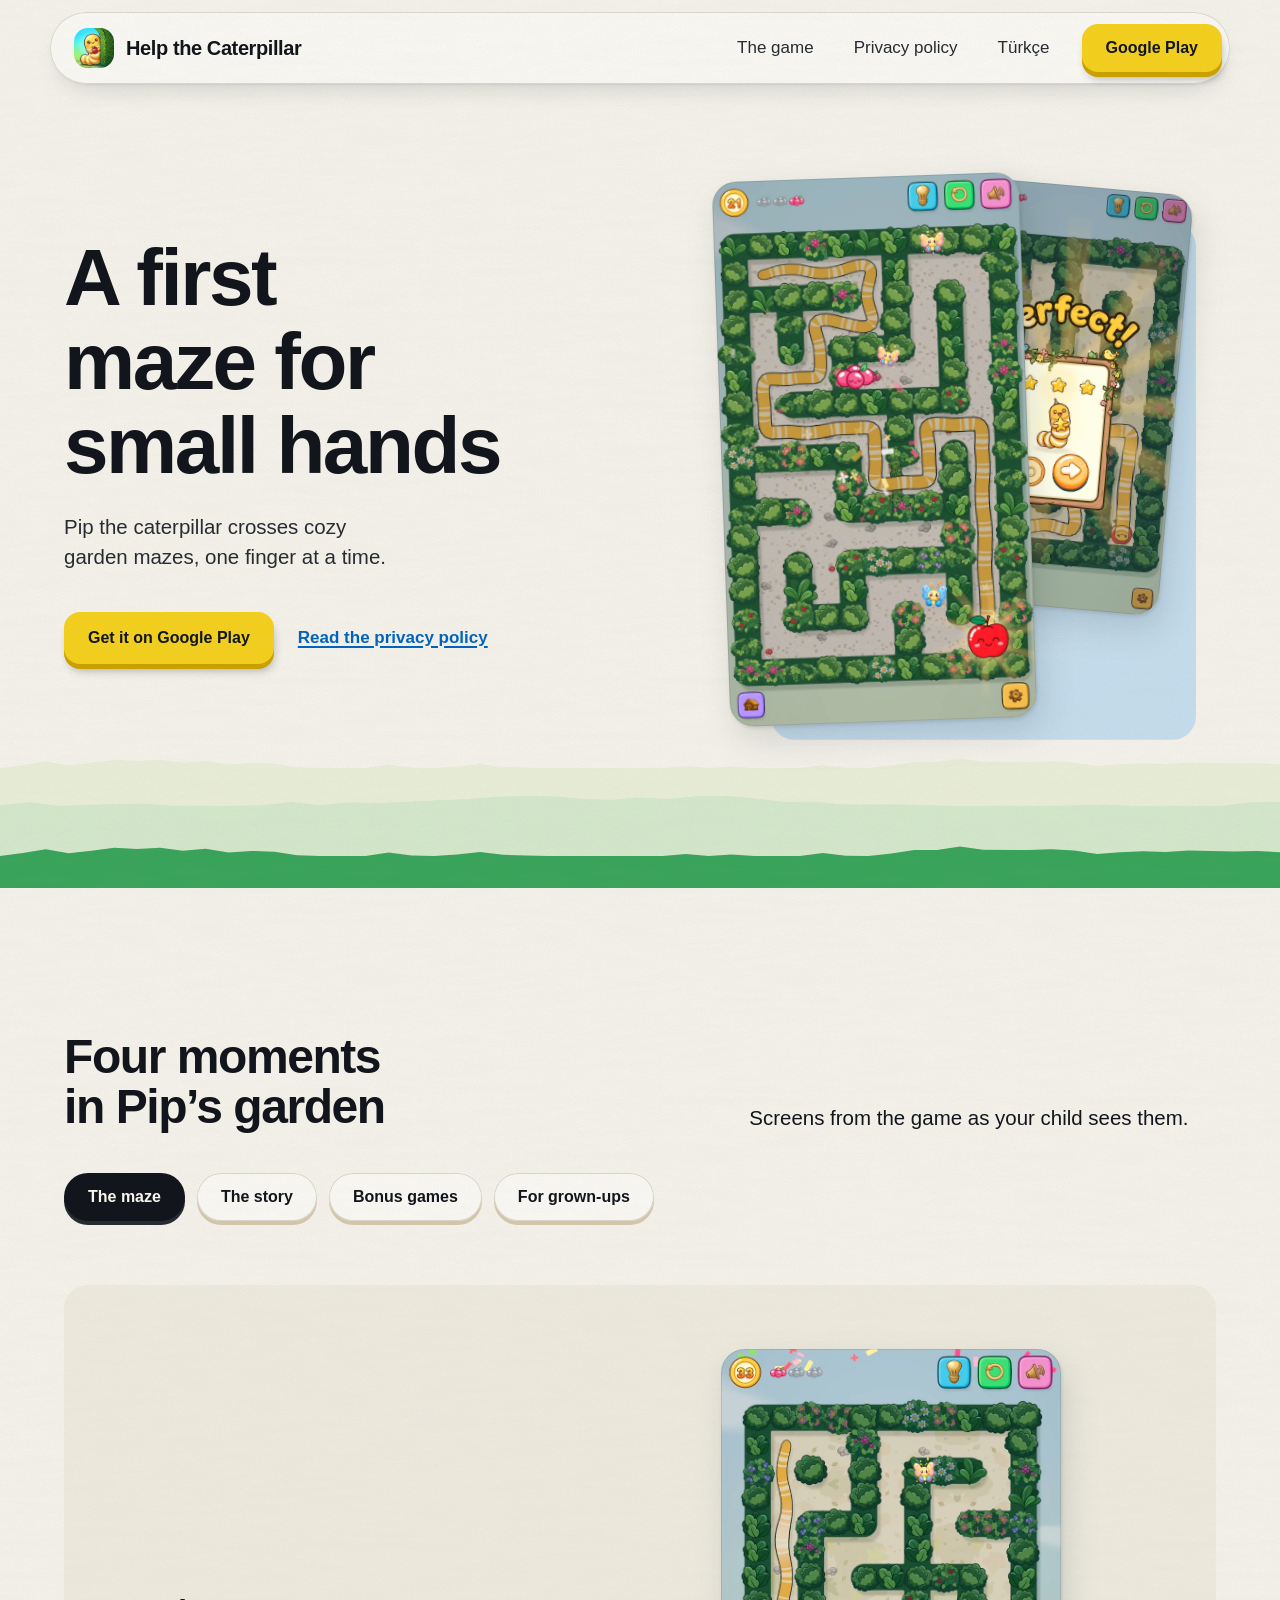
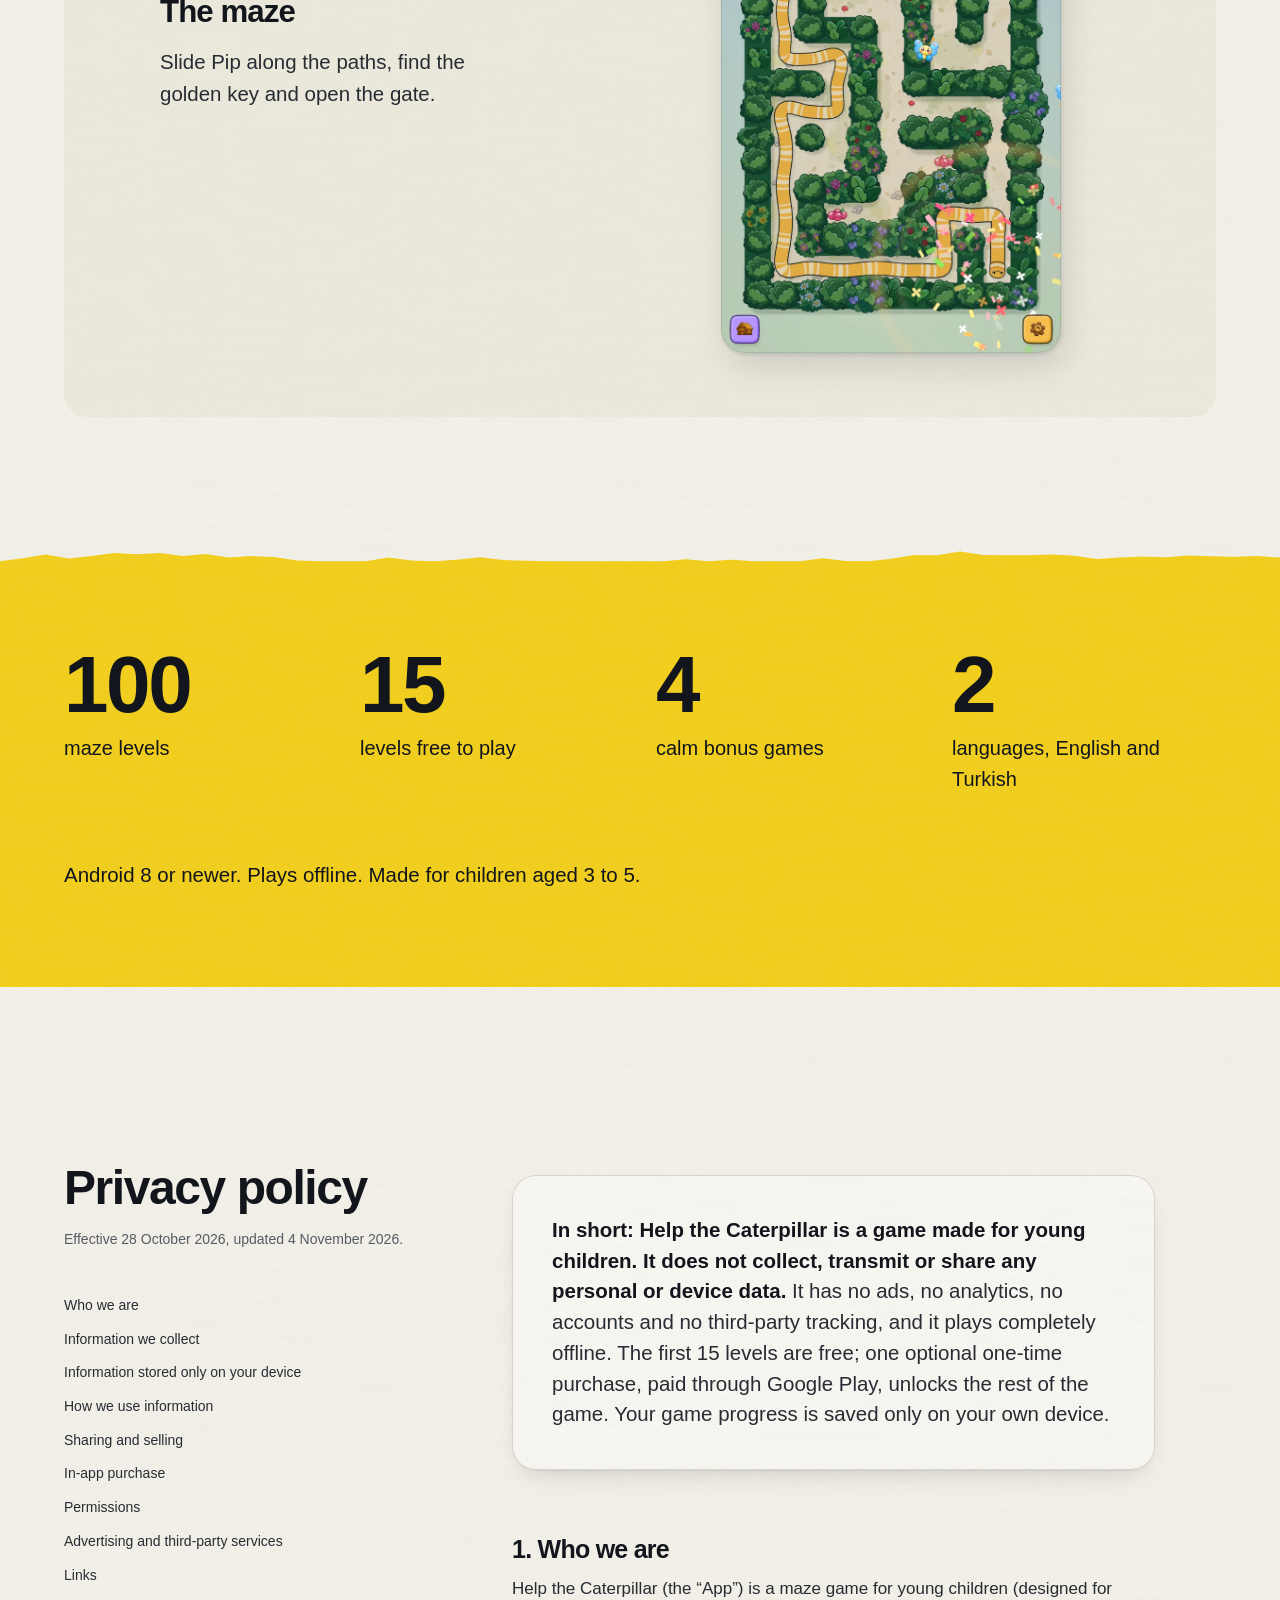
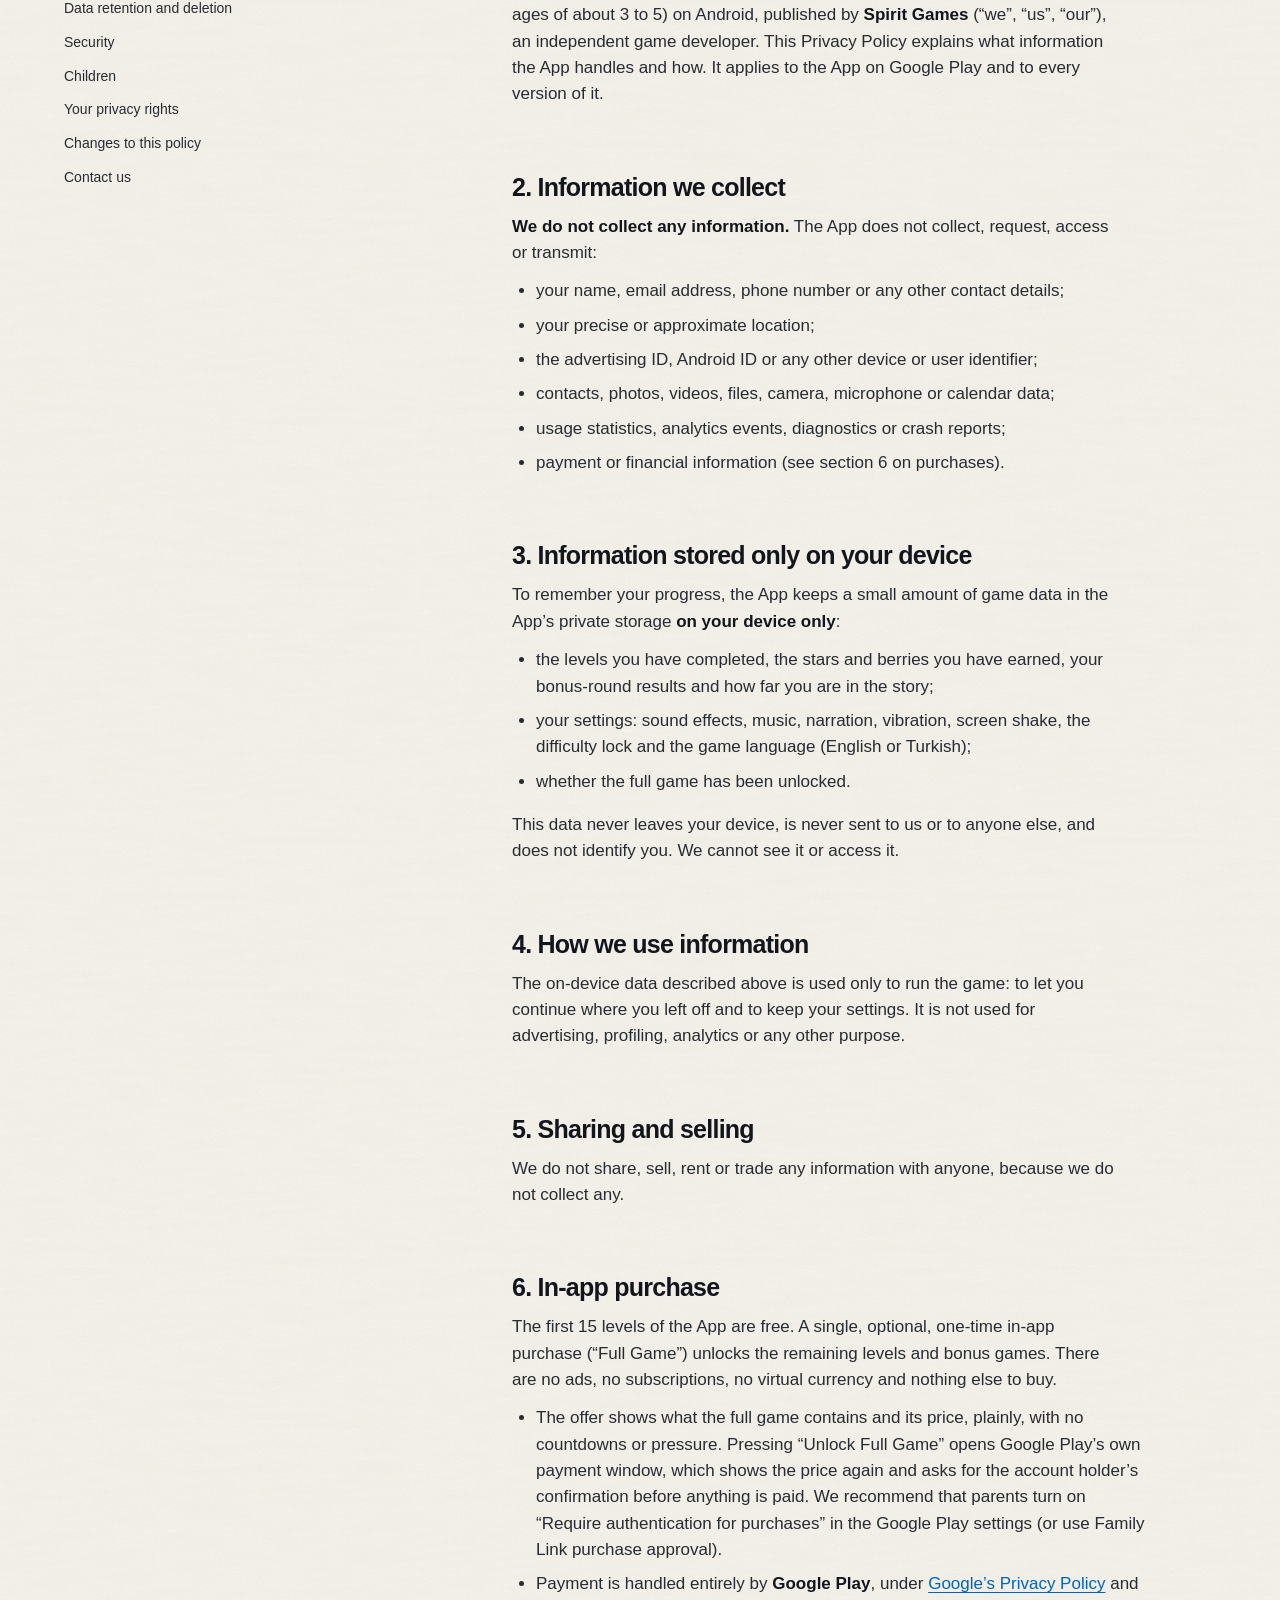
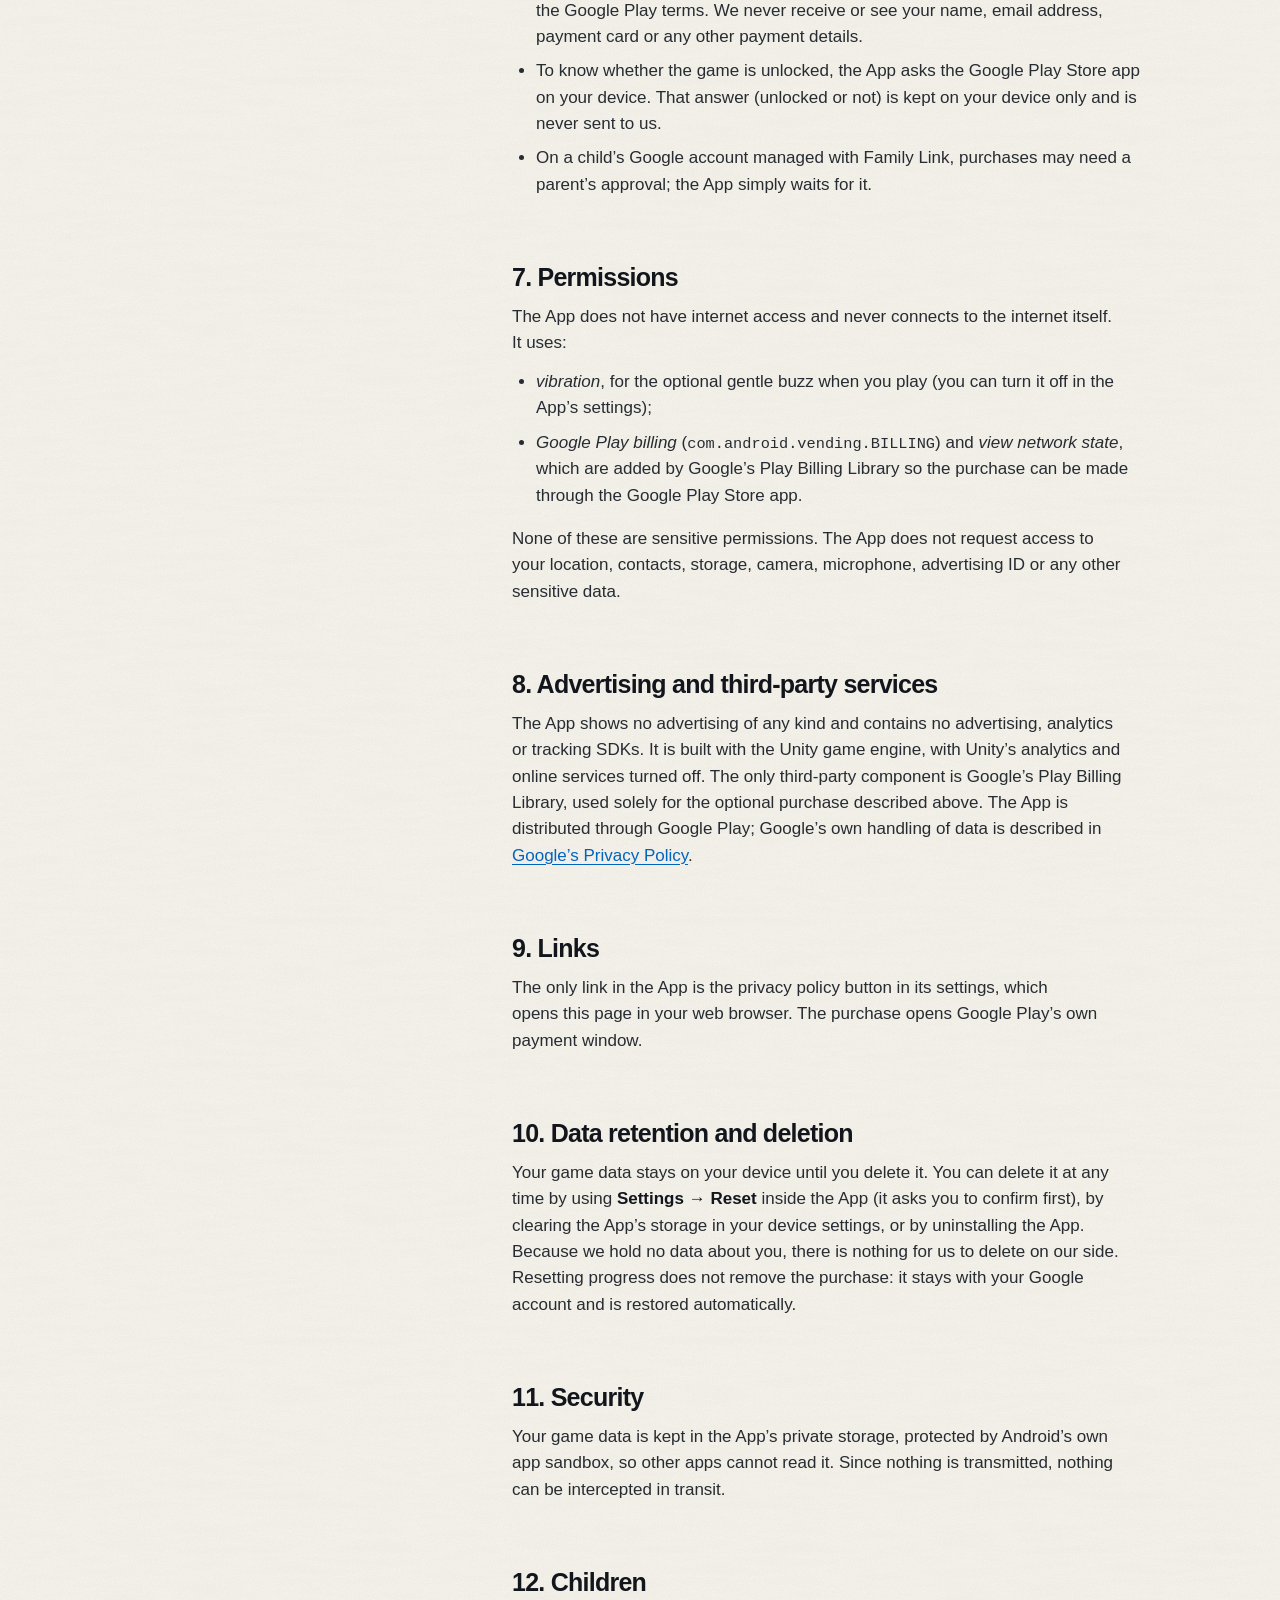
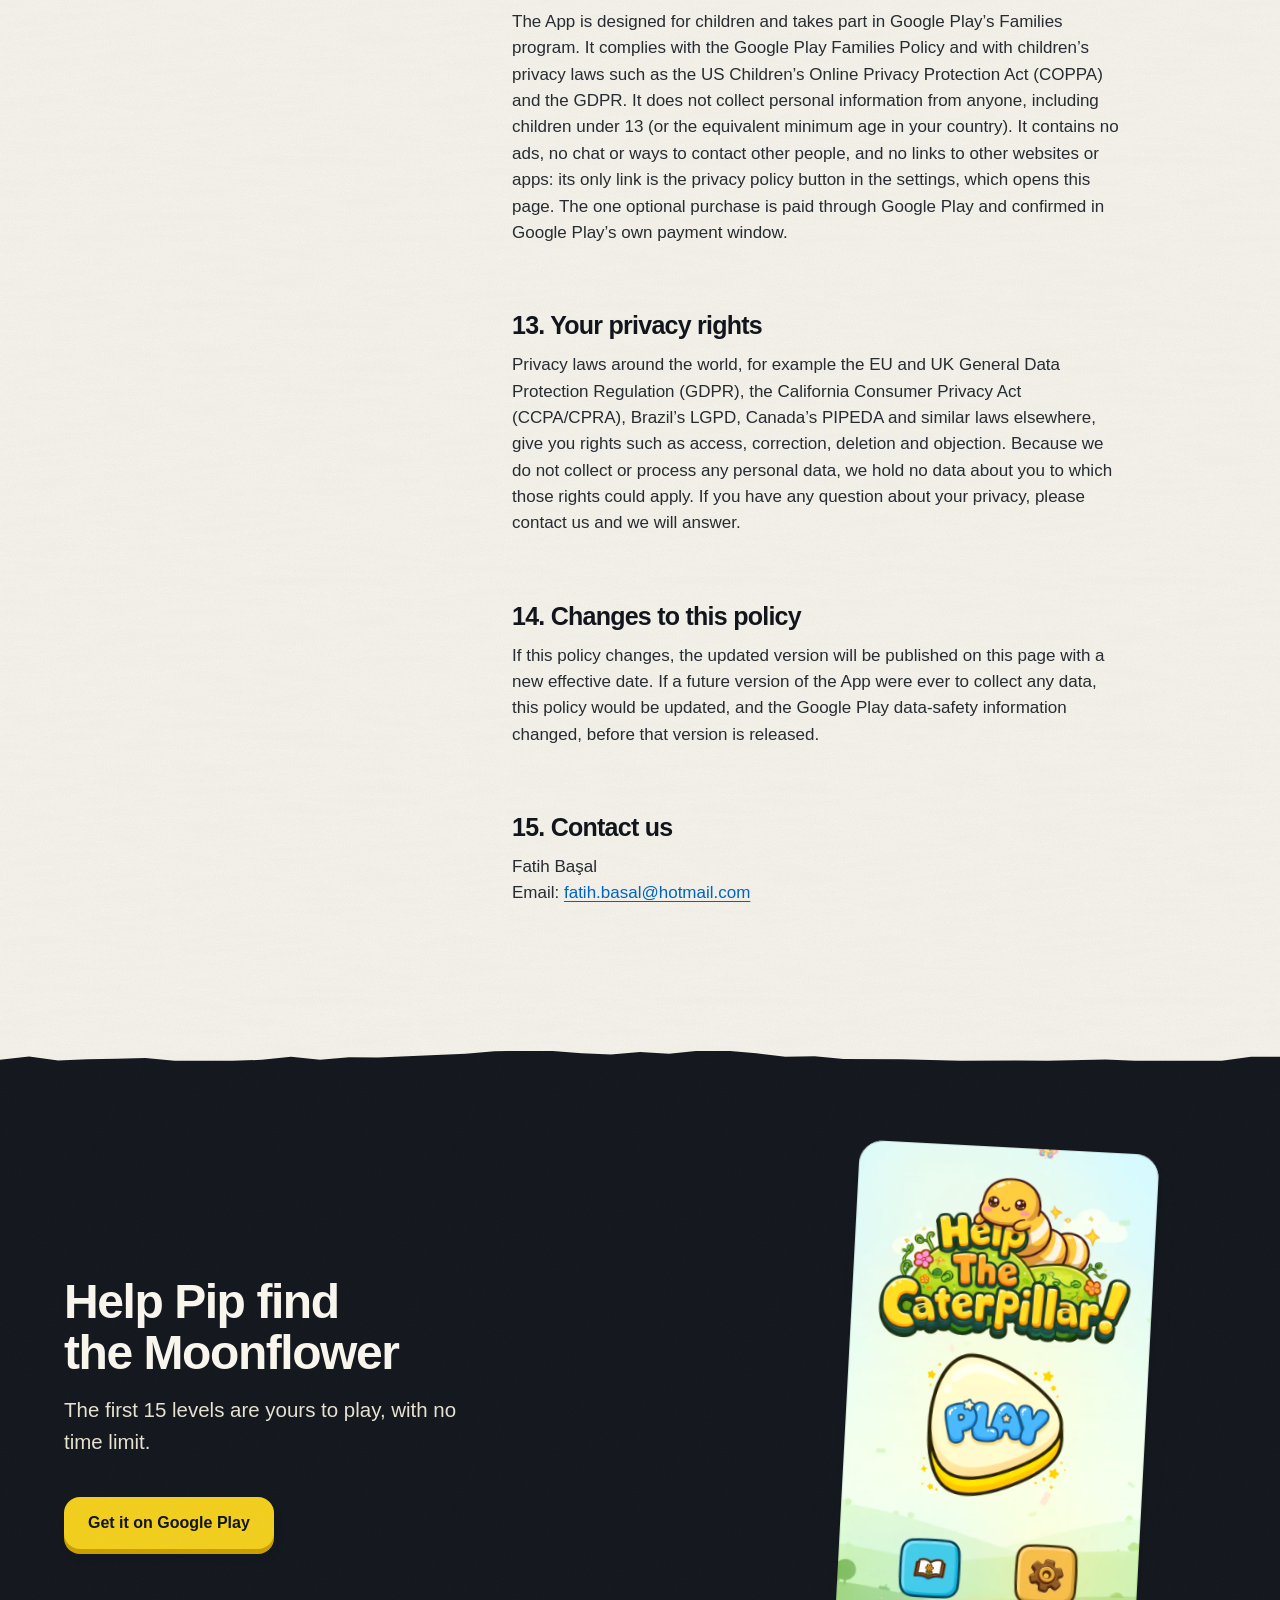
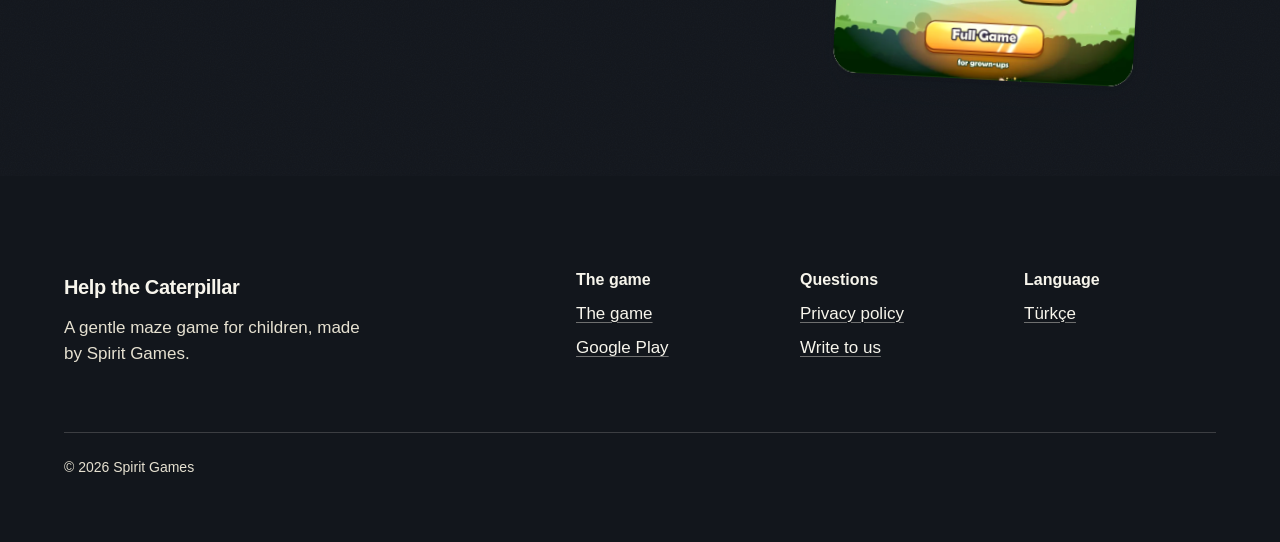
==== commit ae33b689: "Site: game homepage with the full privacy policy, Hum design (Hallmark), real screenshots, English a" ====
--- a/index.html
+++ b/index.html
@@ -3,71 +3,117 @@
 <head>
 <meta charset="utf-8">
 <meta name="viewport" content="width=device-width, initial-scale=1">
-<title>Privacy Policy | Help the Caterpillar, a Maze Game for Kids</title>
-<meta name="description" content="Privacy policy for Help the Caterpillar, a gentle offline maze game for kids aged 3 to 5. The game collects no personal data, shows no ads and needs no account.">
+<title>Help the Caterpillar, Maze Game for Kids | Privacy Policy</title>
+<meta name="description" content="Help the Caterpillar is a gentle offline maze game for kids aged 3 to 5. Read its privacy policy: no personal data collected, no ads, no account needed.">
 <link rel="canonical" href="https://fatihbasal.github.io/help-the-caterpillar/">
 <link rel="alternate" hreflang="en" href="https://fatihbasal.github.io/help-the-caterpillar/">
 <link rel="alternate" hreflang="tr" href="https://fatihbasal.github.io/help-the-caterpillar/tr/">
 <link rel="alternate" hreflang="x-default" href="https://fatihbasal.github.io/help-the-caterpillar/">
 <meta property="og:type" content="website">
+<meta property="og:locale" content="en_US">
 <meta property="og:title" content="Help the Caterpillar: a gentle maze game for kids">
 <meta property="og:description" content="Guide Pip the caterpillar through cozy garden mazes. Made for toddlers and preschoolers, plays offline and collects no data.">
 <meta property="og:url" content="https://fatihbasal.github.io/help-the-caterpillar/">
 <meta property="og:image" content="https://fatihbasal.github.io/help-the-caterpillar/og.png">
 <meta name="twitter:card" content="summary_large_image">
+<link rel="icon" href="img/icon.png">
+<link rel="preconnect" href="https://api.fontshare.com" crossorigin>
+<link href="https://api.fontshare.com/v2/css?f[]=chillax@500,600&amp;display=swap" rel="stylesheet">
+<link rel="stylesheet" href="site.css">
+<script>document.documentElement.classList.add('js')</script>
 <script type="application/ld+json">
-{
-  "@context": "https://schema.org",
-  "@type": "MobileApplication",
-  "name": "Help the Caterpillar",
-  "operatingSystem": "ANDROID",
-  "applicationCategory": "GameApplication",
-  "inLanguage": ["en", "tr"],
-  "description": "A gentle maze game for kids aged 3 to 5. Guide Pip the caterpillar through cozy garden mazes.",
-  "url": "https://play.google.com/store/apps/details?id=com.caterpillar.labirent",
-  "author": {"@type": "Organization", "name": "Spirit Games"},
-  "offers": {"@type": "Offer", "price": "0", "priceCurrency": "USD"}
-}
+{"@context":"https://schema.org","@type":"MobileApplication","name":"Help the Caterpillar","operatingSystem":"ANDROID","applicationCategory":"GameApplication","inLanguage":["en","tr"],"description":"A gentle maze game for kids aged 3 to 5. Guide Pip the caterpillar through cozy garden mazes.","url":"https://play.google.com/store/apps/details?id=com.caterpillar.labirent","image":"https://fatihbasal.github.io/help-the-caterpillar/og.png","author":{"@type":"Organization","name":"Spirit Games"},"offers":{"@type":"Offer","price":"0","priceCurrency":"USD"}}
 </script>
-<style>
-  :root { --bg: #fbf8f0; --fg: #2b2a26; --soft: #6b675c; --line: #e4dccb; --accent: #4f8a3c; }
-  @media (prefers-color-scheme: dark) {
-    :root { --bg: #1c1d1a; --fg: #ece8dc; --soft: #a9a493; --line: #34352f; --accent: #8cc56f; }
-  }
-  body { margin: 0; background: var(--bg); color: var(--fg);
-         font: 17px/1.6 -apple-system, "Segoe UI", Roboto, Helvetica, Arial, sans-serif; }
-  main { max-width: 720px; margin: 0 auto; padding: 32px 16px 64px; }
-  h1 { font-size: 1.7em; line-height: 1.25; margin: 0 0 4px; }
-  h2 { font-size: 1.15em; margin: 32px 0 8px; color: var(--accent); }
-  .meta { color: var(--soft); margin: 0 0 24px; }
-  .summary { border: 1px solid var(--line); border-radius: 12px; padding: 14px 18px; }
-  ul { padding-left: 22px; }
-  a { color: var(--accent); }
-  footer { margin-top: 40px; border-top: 1px solid var(--line); padding-top: 16px; color: var(--soft); font-size: 0.9em; }
-</style>
 </head>
 <body>
-<main>
-  <h1>Privacy Policy &ndash; Help the Caterpillar</h1>
-  <p class="meta">Effective date: 28 October 2026 &middot; Updated: 4 November 2026 &middot;
-  <a href="tr/" hreflang="tr" lang="tr">T&uuml;rk&ccedil;e</a></p>
-
-  <p class="summary"><strong>In short: Help the Caterpillar is a game made for young children.
+<a class="visually-hidden skip" href="#privacy">Skip to the privacy policy</a>
+<header class="nav">
+  <div class="nav__in">
+    <a class="wordmark" href="#top"><img src="img/icon.png" width="40" height="40" alt=""><span>Help the Caterpillar</span></a>
+    <ul class="nav__links">
+      <li><a href="#game">The game</a></li>
+      <li><a href="#privacy">Privacy policy</a></li>
+      <li><a href="tr/" hreflang="tr" lang="tr">Türkçe</a></li>
+    </ul>
+    <a class="btn btn--primary" href="https://play.google.com/store/apps/details?id=com.caterpillar.labirent">Google Play</a>
+  </div>
+</header>
+<main id="top">
+  <section class="hero">
+    <div class="container hero__grid">
+      <div>
+        <h1>A first maze for small hands</h1>
+        <p class="lead">Pip the caterpillar crosses cozy garden mazes, one finger at a time.</p>
+        <div class="hero__actions">
+          <a class="btn btn--primary" href="https://play.google.com/store/apps/details?id=com.caterpillar.labirent">Get it on Google Play</a>
+          <a class="textlink" href="#privacy">Read the privacy policy</a>
+        </div>
+      </div>
+      <div class="stage">
+        <span class="stage__mat" aria-hidden="true"></span>
+        <figure class="sheet sheet--back" data-slot="hero-back" data-kind="product"><img src="img/en/win.webp" width="720" height="1280" alt="The level-end card with three stars"></figure>
+        <figure class="sheet sheet--main" data-slot="hero" data-kind="product"><img src="img/en/maze.webp" width="720" height="1280" alt="The game on a phone: Pip the caterpillar halfway through a garden maze, berries and an apple on the path" fetchpriority="high"></figure>
+      </div>
+    </div>
+    <div class="ground" aria-hidden="true"><i class="g1"></i><i class="g2"></i><i class="g3"></i></div>
+  </section>
+
+  <section class="section" id="game">
+    <div class="container">
+      <div class="game__head"><h2>Four moments in Pip’s garden</h2><p class="lead">Screens from the game as your child sees them.</p></div>
+      <div class="switch" data-switch>
+        <div class="tabs" role="tablist" aria-label="Moments in the game"><button class="tab" role="tab" id="tab-gates" aria-controls="panel-gates" aria-selected="true">The maze</button><button class="tab" role="tab" id="tab-story" aria-controls="panel-story" aria-selected="false" tabindex="-1">The story</button><button class="tab" role="tab" id="tab-bonus" aria-controls="panel-bonus" aria-selected="false" tabindex="-1">Bonus games</button><button class="tab" role="tab" id="tab-grownups" aria-controls="panel-grownups" aria-selected="false" tabindex="-1">For grown-ups</button></div>
+        <div class="panels">
+      <section class="panel" role="tabpanel" id="panel-gates" aria-labelledby="tab-gates">
+        <div class="panel__text"><h3>The maze</h3><p>Slide Pip along the paths, find the golden key and open the gate.</p></div>
+        <figure class="sheet" data-slot="gates" data-kind="product"><img src="img/en/gates.webp" width="720" height="1280" alt="A longer garden maze with a key and a closed gate on the way" loading="lazy"></figure>
+      </section>
+      <section class="panel" role="tabpanel" id="panel-story" aria-labelledby="tab-story" data-later>
+        <div class="panel__text"><h3>The story</h3><p>Every ten levels, a picture story is read aloud.</p></div>
+        <figure class="sheet" data-slot="story" data-kind="product"><img src="img/en/story.webp" width="720" height="1280" alt="A story page about the Moonflower, with Pip on a wooden sign" loading="lazy"></figure>
+      </section>
+      <section class="panel" role="tabpanel" id="panel-bonus" aria-labelledby="tab-bonus" data-later>
+        <div class="panel__text"><h3>Bonus games</h3><p>Every five levels, a calm game of pairs, peekaboo or butterflies.</p></div>
+        <figure class="sheet" data-slot="bonus" data-kind="product"><img src="img/en/bonus.webp" width="720" height="1280" alt="The matching pairs bonus game" loading="lazy"></figure>
+      </section>
+      <section class="panel" role="tabpanel" id="panel-grownups" aria-labelledby="tab-grownups" data-later>
+        <div class="panel__text"><h3>For grown-ups</h3><p>Sound, voice, language and a size lock sit in one settings card.</p></div>
+        <figure class="sheet" data-slot="grownups" data-kind="product"><img src="img/en/grownups.webp" width="720" height="1280" alt="The settings card with sound, music, voice, language and size lock" loading="lazy"></figure>
+      </section>
+        </div>
+      </div>
+    </div>
+  </section>
+
+  <section class="field" aria-label="Android 8 or newer. Plays offline. Made for children aged 3 to 5.">
+    <div class="container">
+      <dl class="figures"><div><dt>maze levels</dt><dd>100</dd></div><div><dt>levels free to play</dt><dd>15</dd></div><div><dt>calm bonus games</dt><dd>4</dd></div><div><dt>languages, English and Turkish</dt><dd>2</dd></div></dl>
+      <p class="field__note">Android 8 or newer. Plays offline. Made for children aged 3 to 5.</p>
+    </div>
+  </section>
+
+  <section class="policy" id="privacy">
+    <div class="container policy__grid">
+      <div class="policy__side">
+        <h2>Privacy policy</h2>
+        <p class="policy__meta">Effective 28 October 2026, updated 4 November 2026.</p>
+        <nav aria-label="Sections of the privacy policy"><ol class="toc"><li><a href="#p1">Who we are</a></li><li><a href="#p2">Information we collect</a></li><li><a href="#p3">Information stored only on your device</a></li><li><a href="#p4">How we use information</a></li><li><a href="#p5">Sharing and selling</a></li><li><a href="#p6">In-app purchase</a></li><li><a href="#p7">Permissions</a></li><li><a href="#p8">Advertising and third-party services</a></li><li><a href="#p9">Links</a></li><li><a href="#p10">Data retention and deletion</a></li><li><a href="#p11">Security</a></li><li><a href="#p12">Children</a></li><li><a href="#p13">Your privacy rights</a></li><li><a href="#p14">Changes to this policy</a></li><li><a href="#p15">Contact us</a></li></ol></nav>
+      </div>
+      <article class="doc">
+        <p class="doc__summary"><strong>In short: Help the Caterpillar is a game made for young children.
   It does not collect, transmit or share any personal or device data.</strong> It has no ads,
   no analytics, no accounts and no third-party tracking, and it plays completely offline. The
   first 15 levels are free; one optional one-time purchase, paid through Google Play, unlocks
   the rest of the game. Your game progress is saved only on your own
   device.</p>
-
-  <h2>1. Who we are</h2>
-  <p>Help the Caterpillar (the &ldquo;App&rdquo;) is a maze game for young children (designed for
+        <h3 id="p1">1. Who we are</h3>
+        <p>Help the Caterpillar (the &ldquo;App&rdquo;) is a maze game for young children (designed for
   ages of about 3 to 5) on Android, published by
   <strong>Spirit Games</strong> (&ldquo;we&rdquo;, &ldquo;us&rdquo;, &ldquo;our&rdquo;), an independent game
   developer. This Privacy Policy explains what information the App handles and how. It applies
   to the App on Google Play and to every version of it.</p>
-
-  <h2>2. Information we collect</h2>
-  <p><strong>We do not collect any information.</strong> The App does not collect, request,
+        <h3 id="p2">2. Information we collect</h3>
+        <p><strong>We do not collect any information.</strong> The App does not collect, request,
   access or transmit:</p>
   <ul>
     <li>your name, email address, phone number or any other contact details;</li>
@@ -77,9 +123,8 @@
     <li>usage statistics, analytics events, diagnostics or crash reports;</li>
     <li>payment or financial information (see section 6 on purchases).</li>
   </ul>
-
-  <h2>3. Information stored only on your device</h2>
-  <p>To remember your progress, the App keeps a small amount of game data in the App&rsquo;s
+        <h3 id="p3">3. Information stored only on your device</h3>
+        <p>To remember your progress, the App keeps a small amount of game data in the App&rsquo;s
   private storage <strong>on your device only</strong>:</p>
   <ul>
     <li>the levels you have completed, the stars and berries you have earned, your bonus-round
@@ -89,18 +134,15 @@
   </ul>
   <p>This data never leaves your device, is never sent to us or to anyone else, and does not
   identify you. We cannot see it or access it.</p>
-
-  <h2>4. How we use information</h2>
-  <p>The on-device data described above is used only to run the game: to let you continue
+        <h3 id="p4">4. How we use information</h3>
+        <p>The on-device data described above is used only to run the game: to let you continue
   where you left off and to keep your settings. It is not used for advertising, profiling,
   analytics or any other purpose.</p>
-
-  <h2>5. Sharing and selling</h2>
-  <p>We do not share, sell, rent or trade any information with anyone, because we do not
+        <h3 id="p5">5. Sharing and selling</h3>
+        <p>We do not share, sell, rent or trade any information with anyone, because we do not
   collect any.</p>
-
-  <h2>6. In-app purchase</h2>
-  <p>The first 15 levels of the App are free. A single, optional, one-time in-app purchase
+        <h3 id="p6">6. In-app purchase</h3>
+        <p>The first 15 levels of the App are free. A single, optional, one-time in-app purchase
   (&ldquo;Full Game&rdquo;) unlocks the remaining levels and bonus games. There are no ads, no
   subscriptions, no virtual currency and nothing else to buy.</p>
   <ul>
@@ -118,9 +160,8 @@
     <li>On a child&rsquo;s Google account managed with Family Link, purchases may need a
     parent&rsquo;s approval; the App simply waits for it.</li>
   </ul>
-
-  <h2>7. Permissions</h2>
-  <p>The App does not have internet access and never connects to the internet itself. It uses:</p>
+        <h3 id="p7">7. Permissions</h3>
+        <p>The App does not have internet access and never connects to the internet itself. It uses:</p>
   <ul>
     <li><em>vibration</em>, for the optional gentle buzz when you play (you can turn it off in the
     App&rsquo;s settings);</li>
@@ -130,33 +171,28 @@
   </ul>
   <p>None of these are sensitive permissions. The App does not request access to your location,
   contacts, storage, camera, microphone, advertising ID or any other sensitive data.</p>
-
-  <h2>8. Advertising and third-party services</h2>
-  <p>The App shows no advertising of any kind and contains no advertising, analytics or
+        <h3 id="p8">8. Advertising and third-party services</h3>
+        <p>The App shows no advertising of any kind and contains no advertising, analytics or
   tracking SDKs. It is built with the Unity game engine, with Unity&rsquo;s analytics and
   online services turned off. The only third-party component is Google&rsquo;s Play Billing
   Library, used solely for the optional purchase described above. The App is distributed
   through Google Play; Google&rsquo;s own handling of data is described in
   <a href="https://policies.google.com/privacy">Google&rsquo;s Privacy Policy</a>.</p>
-
-  <h2>9. Links</h2>
-  <p>The only link in the App is the privacy policy button in its settings, which opens this
+        <h3 id="p9">9. Links</h3>
+        <p>The only link in the App is the privacy policy button in its settings, which opens this
   page in your web browser. The purchase opens Google Play&rsquo;s own payment window.</p>
-
-  <h2>10. Data retention and deletion</h2>
-  <p>Your game data stays on your device until you delete it. You can delete it at any time by
+        <h3 id="p10">10. Data retention and deletion</h3>
+        <p>Your game data stays on your device until you delete it. You can delete it at any time by
   using <strong>Settings &rarr; Reset</strong> inside the App (it asks you to confirm first), by
   clearing the App&rsquo;s storage in your device settings, or by uninstalling the App. Because we
   hold no data about you, there is nothing for us to delete on our side. Resetting progress does
   not remove the purchase: it stays with your Google account and is restored automatically.</p>
-
-  <h2>11. Security</h2>
-  <p>Your game data is kept in the App&rsquo;s private storage, protected by Android&rsquo;s own
+        <h3 id="p11">11. Security</h3>
+        <p>Your game data is kept in the App&rsquo;s private storage, protected by Android&rsquo;s own
   app sandbox, so other apps cannot read it. Since nothing is transmitted, nothing can be
   intercepted in transit.</p>
-
-  <h2>12. Children</h2>
-  <p>The App is designed for children and takes part in Google Play&rsquo;s Families program. It
+        <h3 id="p12">12. Children</h3>
+        <p>The App is designed for children and takes part in Google Play&rsquo;s Families program. It
   complies with the Google Play Families Policy and with children&rsquo;s privacy laws such as
   the US Children&rsquo;s Online Privacy Protection Act (COPPA) and the GDPR. It does not collect
   personal information from anyone, including children under 13 (or the equivalent minimum age
@@ -164,28 +200,63 @@
   to other websites or apps: its only link is the privacy policy button in the settings,
   which opens this page. The one optional purchase is paid through Google Play and confirmed
   in Google Play&rsquo;s own payment window.</p>
-
-  <h2>13. Your privacy rights</h2>
-  <p>Privacy laws around the world &ndash; for example the EU and UK General Data Protection
+        <h3 id="p13">13. Your privacy rights</h3>
+        <p>Privacy laws around the world, for example the EU and UK General Data Protection
   Regulation (GDPR), the California Consumer Privacy Act (CCPA/CPRA), Brazil&rsquo;s LGPD,
-  Canada&rsquo;s PIPEDA and similar laws elsewhere &ndash; give you rights such as access,
+  Canada&rsquo;s PIPEDA and similar laws elsewhere, give you rights such as access,
   correction, deletion and objection. Because we do not collect or process any personal data,
   we hold no data about you to which those rights could apply. If you have any question about
   your privacy, please contact us and we will answer.</p>
-
-  <h2>14. Changes to this policy</h2>
-  <p>If this policy changes, the updated version will be published on this page with a new
+        <h3 id="p14">14. Changes to this policy</h3>
+        <p>If this policy changes, the updated version will be published on this page with a new
   effective date. If a future version of the App were ever to collect any data, this policy
   would be updated, and the Google Play data-safety information changed, before that version
   is released.</p>
-
-  <h2>15. Contact us</h2>
-  <p>Fatih Ba&#351;al<br>
+        <h3 id="p15">15. Contact us</h3>
+        <p>Fatih Ba&#351;al<br>
   Email: <a href="mailto:fatih.basal@hotmail.com">fatih.basal@hotmail.com</a></p>
-
-  <p><a href="https://play.google.com/store/apps/details?id=com.caterpillar.labirent">Help the Caterpillar on Google Play</a></p>
-
-  <footer>Made by Spirit Games &middot; &copy; 2026 Spirit Games. All rights reserved.</footer>
+      </article>
+    </div>
+  </section>
+
+  <section class="close">
+    <div class="container close__grid">
+      <div>
+        <h2>Help Pip find the Moonflower</h2>
+        <p>The first 15 levels are yours to play, with no time limit.</p>
+        <a class="btn btn--primary" href="https://play.google.com/store/apps/details?id=com.caterpillar.labirent">Get it on Google Play</a>
+      </div>
+      <figure class="sheet" data-slot="close" data-kind="product"><img src="img/en/menu.webp" width="720" height="1280" alt="The game’s start screen with the big Play button" loading="lazy"></figure>
+    </div>
+  </section>
 </main>
+<footer class="foot">
+  <div class="container">
+    <div class="foot__grid">
+      <div><a class="wordmark" href="#top"><span>Help the Caterpillar</span></a><p class="foot__tag">A gentle maze game for children, made by Spirit Games.</p></div>
+      <div><h2>The game</h2><ul><li><a href="#game">The game</a></li><li><a href="https://play.google.com/store/apps/details?id=com.caterpillar.labirent">Google Play</a></li></ul></div>
+      <div><h2>Questions</h2><ul><li><a href="#privacy">Privacy policy</a></li><li><a href="mailto:fatih.basal@hotmail.com">Write to us</a></li></ul></div>
+      <div><h2>Language</h2><ul><li><a href="tr/" hreflang="tr" lang="tr">Türkçe</a></li></ul></div>
+    </div>
+    <p class="foot__base">© 2026 Spirit Games</p>
+  </div>
+</footer>
+<script>
+document.querySelectorAll('[data-switch]').forEach((sw) => {
+  const tabs = [...sw.querySelectorAll('[role="tab"]')];
+  const show = (t, focus) => {
+    tabs.forEach((x) => { const on = x === t; x.setAttribute('aria-selected', on); x.tabIndex = on ? 0 : -1; document.getElementById(x.getAttribute('aria-controls')).hidden = !on; });
+    if (focus) t.focus({ preventScroll: true });
+  };
+  tabs.forEach((t, i) => {
+    t.addEventListener('click', () => show(t));
+    t.addEventListener('keydown', (e) => {
+      const d = e.key === 'ArrowRight' ? 1 : e.key === 'ArrowLeft' ? -1 : 0;
+      if (d) { e.preventDefault(); show(tabs[(i + d + tabs.length) % tabs.length], true); }
+    });
+  });
+  show(tabs[0]);
+});
+</script>
 </body>
 </html>
--- a/site.css
+++ b/site.css
@@ -0,0 +1,168 @@
+/* Hallmark · shape: Stage hero over a Switcher, a Figures field and a Long Document (swapped from Map / Diagram: half the page is a legal text) · genre: playful · theme: Hum (deal 1/3, seed homepage-privacy-policy-gentle-db0c·c401e390·2026-11-04·r0) · job: try · draw: 22eeab
+ * hero: Stage · nav: floating pill · footer: index columns · imagery: screenshots 6 per language (the game's own captures) · signature: the real maze screen, Pip mid-path, laid on torn garden paper
+ * axes: light/rounded-sans/chromatic-yellow · posture: full-palette · contrast: pass · fold: pass · copy: verbatim · v2.0.0 */
+/* Hallmark · pre-emit critique: P4 H4 E4 S5 R4 V4 · weakest: P, a privacy page has little to argue; it argues that a children's game can say exactly what it does with data, and shows the game before the policy */
+/* Hallmark · copy: verbatim covers the privacy policy, a legal text the owner keeps word for word (two en dashes became commas, nothing else) */
+@import url("./tokens.css");
+@import url("./base.css");
+
+:root {
+  --grain: url("data:image/svg+xml,%3Csvg xmlns='http://www.w3.org/2000/svg' width='180' height='180'%3E%3Cfilter id='g'%3E%3CfeTurbulence type='fractalNoise' baseFrequency='.85' numOctaves='2' stitchTiles='stitch'/%3E%3CfeColorMatrix values='0 0 0 0 .12 0 0 0 0 .12 0 0 0 0 .16 0 0 0 .07 0'/%3E%3C/filter%3E%3Crect width='100%25' height='100%25' filter='url(%23g)'/%3E%3C/svg%3E");
+  --fibre: url("data:image/svg+xml,%3Csvg xmlns='http://www.w3.org/2000/svg' width='420' height='420'%3E%3Cfilter id='f'%3E%3CfeTurbulence type='turbulence' baseFrequency='.012 .09' numOctaves='3' seed='7'/%3E%3CfeColorMatrix values='0 0 0 0 .55 0 0 0 0 .5 0 0 0 0 .38 0 0 0 .05 0'/%3E%3C/filter%3E%3Crect width='100%25' height='100%25' filter='url(%23f)'/%3E%3C/svg%3E");
+  --torn-a: polygon(0.00% 12.0px, 1.79% 9.1px, 3.57% 5.3px, 5.36% 9.3px, 7.14% 6.8px, 8.93% 3.7px, 10.71% 5.0px, 12.50% 3.7px, 14.29% 6.8px, 16.07% 4.7px, 17.86% 8.4px, 19.64% 6.9px, 21.43% 7.7px, 23.21% 11.2px, 25.00% 12.0px, 28.57% 12.0px, 30.36% 8.4px, 32.14% 11.4px, 33.93% 12.0px, 35.71% 10.5px, 37.50% 8.0px, 39.29% 10.8px, 41.07% 11.5px, 42.86% 12.0px, 51.79% 12.0px, 53.57% 10.1px, 55.36% 12.0px, 57.14% 10.5px, 58.93% 12.0px, 62.50% 12.0px, 64.29% 9.1px, 66.07% 11.7px, 67.86% 12.0px, 69.64% 9.5px, 71.43% 5.9px, 73.21% 6.1px, 75.00% 2.4px, 76.79% 5.8px, 80.36% 6.0px, 82.14% 5.3px, 83.93% 6.5px, 85.71% 9.9px, 87.50% 8.3px, 89.29% 7.3px, 91.07% 8.0px, 92.86% 6.4px, 94.64% 7.1px, 96.43% 7.5px, 98.21% 6.9px, 100.00% 8.3px, 100% 100%, 0 100%);
+  --torn-b: polygon(0.00% 9.2px, 2.27% 5.9px, 4.55% 9.9px, 6.82% 8.7px, 9.09% 8.2px, 11.36% 7.4px, 13.64% 10.0px, 18.18% 10.0px, 20.45% 9.2px, 22.73% 6.0px, 25.00% 9.1px, 27.27% 6.5px, 29.55% 6.9px, 31.82% 5.7px, 34.09% 4.3px, 36.36% 3.2px, 38.64% 0.7px, 40.91% 0.0px, 43.18% 0.3px, 45.45% 2.7px, 47.73% 3.8px, 50.00% 1.4px, 52.27% 3.0px, 54.55% 0.0px, 56.82% 0.0px, 59.09% 2.6px, 61.36% 6.0px, 63.64% 5.7px, 65.91% 8.4px, 70.45% 8.6px, 72.73% 9.3px, 75.00% 10.0px, 79.55% 9.8px, 81.82% 10.0px, 86.36% 8.8px, 88.64% 10.0px, 95.45% 10.0px, 97.73% 6.1px, 100.00% 6.1px, 100% 100%, 0 100%);
+  --nav-h: 72px;
+}
+
+body { background: var(--grain), var(--fibre), var(--color-paper); font-size: 1.0625rem; font-weight: 500; line-height: 1.55; }
+h1, h2, h3 { font-weight: var(--display-weight); }
+a { color: var(--color-accent-2); }
+mark { background: color-mix(in oklab, var(--color-accent) 55%, transparent); color: inherit; box-decoration-break: clone; -webkit-box-decoration-break: clone; padding-inline: var(--space-3xs); }
+
+/* ---- controls: card stock that presses down ---- */
+.btn { --edge: 5px; display: inline-flex; align-items: center; justify-content: center; gap: var(--space-xs); min-height: 52px; padding: 0 var(--space-lg); border: 0; border-radius: var(--radius-stock); background: transparent; color: var(--color-ink); font: 600 var(--text-md)/1 var(--font-body); white-space: nowrap; text-decoration: none; cursor: pointer; box-shadow: inset 0 0 0 2px var(--color-ink); transition: translate var(--dur-micro) var(--ease-snap), box-shadow var(--dur-micro) var(--ease-snap); }
+.btn--primary { background: var(--grain), var(--fibre), var(--color-accent); color: var(--color-accent-ink); box-shadow: 0 var(--edge) 0 0 var(--color-accent-deep), 2px calc(var(--edge) + 4px) 10px -3px color-mix(in oklab, var(--color-ink) 32%, transparent); transition-timing-function: var(--ease-spring); }
+.btn:hover { --edge: 7px; translate: 0 -2px; }
+.btn:active { --edge: 1px; translate: 0 4px; }
+.btn:focus-visible { outline: 3px solid var(--color-focus); outline-offset: 3px; }
+.btn[aria-disabled="true"], .btn:disabled { opacity: 0.55; cursor: not-allowed; translate: none; }
+.btn svg { width: 20px; height: 20px; flex: none; }
+@media (prefers-reduced-motion: reduce) { .btn, .btn:hover, .btn:active { translate: none; transition: box-shadow var(--dur-micro) linear; } }
+
+/* ---- nav: a floating pill of card stock ---- */
+.nav { position: sticky; top: var(--space-sm); z-index: var(--z-sticky-nav); margin: var(--space-sm) auto 0; width: min(calc(100% - 2 * var(--space-md)), 1180px); }
+.nav__in { display: flex; align-items: center; gap: var(--space-lg); min-height: var(--nav-h); padding: var(--space-xs) var(--space-xs) var(--space-xs) var(--space-lg); border-radius: var(--radius-pill); background: var(--grain), var(--fibre), var(--color-card); box-shadow: var(--shadow-card), inset 0 0 0 1px var(--color-rule); }
+.wordmark { display: inline-flex; align-items: center; gap: var(--space-sm); color: var(--color-ink); font-weight: 600; font-size: var(--text-lg); letter-spacing: -0.02em; text-decoration: none; white-space: nowrap; }
+.wordmark img { width: 40px; height: 40px; border-radius: var(--radius-input); }
+.nav__links { display: flex; gap: var(--space-lg); margin: 0 0 0 auto; padding: 0; list-style: none; }
+.nav__links a { color: var(--color-ink-2); text-decoration: none; white-space: nowrap; border-radius: var(--radius-input); padding: var(--space-xs); }
+.nav__links a:hover { color: var(--color-ink); text-decoration: underline; text-decoration-thickness: 2px; }
+.nav__links a:focus-visible, .wordmark:focus-visible { outline: 3px solid var(--color-focus); outline-offset: 2px; }
+.nav .btn { min-height: 48px; }
+@media (max-width: 60rem) { .nav__links { display: none; } .nav .btn { margin-left: auto; } }
+@media (max-width: 30rem) { .wordmark span { display: none; } }
+
+/* ---- hero: Stage ---- */
+.hero { position: relative; min-height: calc(100dvh - var(--nav-h) - 2 * var(--space-sm)); display: grid; align-items: center; padding-block: var(--space-lg) var(--space-3xl); }
+.hero__grid { display: grid; grid-template-columns: minmax(0, 6fr) minmax(0, 5fr); gap: var(--space-2xl); align-items: center; }
+.hero h1 { font-size: var(--text-display); max-width: 11ch; }
+.hero .lead { margin-top: var(--space-lg); color: var(--color-ink-2); max-width: 30ch; }
+.hero__actions { display: flex; flex-wrap: wrap; align-items: center; gap: var(--space-lg); margin-top: var(--space-xl); }
+.textlink { display: inline-flex; align-items: center; min-height: 48px; color: var(--color-accent-2); font-weight: 600; text-decoration: underline; text-decoration-thickness: 2px; text-underline-offset: 0.2em; border-radius: var(--radius-input); }
+.textlink:hover { color: var(--color-ink); }
+.textlink:focus-visible { outline: 3px solid var(--color-focus); outline-offset: 3px; }
+.stage { position: relative; display: flex; justify-content: flex-start; align-items: center; min-height: min(70dvh, 640px); }
+.sheet { position: relative; margin: 0; filter: var(--shadow-paper); }
+.sheet[data-slot] { aspect-ratio: 9 / 16; border-radius: var(--radius-card); background: var(--color-paper-3); }
+.sheet[data-slot] > img { border-radius: var(--radius-card); }
+.sheet img { border-radius: var(--radius-card); outline: 1px solid color-mix(in oklab, var(--color-ink) 10%, transparent); outline-offset: -1px; }
+.stage .sheet--main { width: min(62%, 340px); z-index: 2; rotate: -2deg; }
+.stage .sheet--back { position: absolute; width: min(48%, 270px); left: 44%; top: 8%; rotate: 5deg; z-index: 1; }
+.stage .sheet--back img { opacity: 0.96; }
+.stage__mat { position: absolute; inset: 14% 4% 4% 10%; z-index: 0; border-radius: var(--radius-card); background: var(--grain), var(--fibre), var(--color-sugar); clip-path: var(--torn-b); }
+.ground { position: absolute; left: 0; right: 0; bottom: 0; height: 132px; z-index: -1; pointer-events: none; }
+.ground i { position: absolute; left: 0; right: 0; bottom: 0; }
+.ground .g1 { height: 132px; background: var(--grain), var(--fibre), var(--color-hill-1); clip-path: var(--torn-a); }
+.ground .g2 { height: 92px; background: var(--grain), var(--fibre), var(--color-hill-2); clip-path: var(--torn-b); }
+.ground .g3 { height: 44px; background: var(--grain), var(--fibre), var(--color-leaf); clip-path: var(--torn-a); }
+@media (max-width: 60rem) {
+  .hero { min-height: 0; padding-block: var(--space-xl) var(--space-3xl); }
+  .hero__grid { grid-template-columns: minmax(0, 1fr); gap: var(--space-xl); }
+  .stage { min-height: 0; padding-block: var(--space-lg); }
+  .stage .sheet--main { width: min(78%, 320px); }
+  .stage .sheet--back { width: min(48%, 210px); left: auto; right: 2%; }
+}
+
+/* ---- the game: a switcher of real screens ---- */
+.section { padding-block: var(--section-gap); }
+.game__head { display: grid; grid-template-columns: minmax(0, 7fr) minmax(0, 5fr); gap: var(--gap-columns); align-items: end; }
+.game__head h2 { max-width: 16ch; }
+.tabs { display: flex; flex-wrap: wrap; gap: var(--space-sm); margin-top: var(--space-xl); }
+.tab { --edge: 4px; min-height: 48px; padding: 0 var(--space-lg); border: 0; border-radius: var(--radius-pill); background: var(--grain), var(--fibre), var(--color-card); color: var(--color-ink); font: 600 var(--text-md)/1 var(--font-body); white-space: nowrap; cursor: pointer; box-shadow: inset 0 0 0 1px var(--color-rule), 0 var(--edge) 0 0 var(--color-edge); transition: translate var(--dur-micro) var(--ease-snap), box-shadow var(--dur-micro) var(--ease-snap); }
+.tab:hover { translate: 0 -1px; }
+.tab:active { --edge: 1px; translate: 0 3px; }
+.tab[aria-selected="true"] { background: var(--color-ink); color: var(--color-paper); box-shadow: 0 var(--edge) 0 0 var(--color-ink-2); }
+.tab:focus-visible { outline: 3px solid var(--color-focus); outline-offset: 3px; }
+@media (prefers-reduced-motion: reduce) { .tab, .tab:hover, .tab:active { translate: none; transition: none; } }
+.panels { margin-top: var(--space-2xl); }
+.panel { display: grid; grid-template-columns: minmax(0, 5fr) minmax(0, 7fr); gap: var(--space-3xl); align-items: center; padding: var(--space-2xl) var(--space-2xl) var(--space-2xl) var(--space-3xl); border-radius: var(--radius-card); background: var(--grain), var(--fibre), var(--color-paper-2); }
+.panel + .panel { margin-top: var(--space-xl); }
+.js .panel + .panel { margin-top: 0; }
+.panel .sheet { width: min(100%, 340px); justify-self: center; }
+.panel__text h3 { font-size: var(--text-2xl); max-width: 16ch; }
+.panel__text p { margin-top: var(--space-md); font-size: var(--text-lead); color: var(--color-ink-2); max-width: 32ch; }
+@media (max-width: 60rem) {
+  .game__head { grid-template-columns: minmax(0, 1fr); }
+  .panel { grid-template-columns: minmax(0, 1fr); gap: var(--space-xl); padding: var(--space-xl) var(--space-lg); }
+  .panel .sheet { width: min(80%, 300px); }
+}
+
+/* ---- figures on the pear field ---- */
+.field { position: relative; padding-block: var(--space-3xl) var(--space-3xl); background: var(--grain), var(--fibre), var(--color-accent); color: var(--color-accent-ink); clip-path: var(--torn-a); margin-top: calc(-1 * var(--space-sm)); }
+.figures { display: grid; grid-template-columns: repeat(4, minmax(0, 1fr)); gap: var(--gap-columns); margin: 0; }
+.figures div { margin: 0; }
+.figures dt { font-size: var(--text-lg); font-weight: 500; }
+.figures dd { margin: 0 0 var(--space-xs); order: -1; font-variant-numeric: tabular-nums; font-size: var(--text-display); font-weight: 600; letter-spacing: var(--tracking-display); line-height: 1; }
+.figures div { display: flex; flex-direction: column; }
+.field__note { margin-top: var(--space-2xl); font-size: var(--text-lead); max-width: 52ch; }
+@media (max-width: 60rem) { .figures { grid-template-columns: repeat(2, minmax(0, 1fr)); row-gap: var(--space-xl); } }
+
+/* ---- the privacy policy: a long document with a pinned index ---- */
+.policy { padding-block: var(--section-gap-l) var(--section-gap); }
+.policy__grid { display: grid; grid-template-columns: minmax(0, 4fr) minmax(0, 8fr); gap: var(--space-3xl); align-items: start; }
+.policy__side { position: sticky; top: calc(var(--nav-h) + var(--space-xl)); }
+.policy__side h2 { font-size: var(--text-section); }
+.policy__meta { margin-top: var(--space-md); color: var(--color-muted); font-size: var(--text-sm); }
+.toc { margin: var(--space-xl) 0 0; padding: 0; list-style: none; columns: 1; }
+.toc li + li { margin-top: var(--space-2xs); }
+.toc a { display: inline-block; white-space: nowrap; padding-block: var(--space-2xs); color: var(--color-ink-2); text-decoration: none; font-size: var(--text-sm); border-radius: var(--radius-input); }
+.toc a:hover { color: var(--color-accent-2); text-decoration: underline; }
+.toc a:focus-visible { outline: 3px solid var(--color-focus); outline-offset: 2px; }
+.doc { max-width: 68ch; }
+.doc__summary { padding: var(--space-xl) var(--space-xl); border-radius: var(--radius-card); background: var(--grain), var(--fibre), var(--color-card); box-shadow: var(--shadow-card), inset 0 0 0 1px var(--color-rule); font-size: var(--text-lead); line-height: 1.5; }
+.doc__summary strong { font-weight: 600; }
+.doc h3 { margin-top: var(--space-2xl); font-size: var(--text-xl); scroll-margin-top: calc(var(--nav-h) + var(--space-xl)); }
+.doc p, .doc ul { margin-top: var(--space-sm); color: var(--color-ink-2); }
+.doc ul { padding-left: var(--space-lg); }
+.doc li + li { margin-top: var(--space-xs); }
+.doc code { font-family: var(--font-outlier); font-size: 0.9em; }
+.doc strong { color: var(--color-ink); font-weight: 600; }
+@media (max-width: 75rem) {
+  .policy__grid { grid-template-columns: minmax(0, 1fr); gap: var(--space-xl); }
+  .policy__side { position: static; }
+  .toc { columns: 2; column-gap: var(--space-xl); }
+}
+@media (max-width: 40rem) { .toc { columns: 1; } .toc a { white-space: normal; } .doc__summary { padding: var(--space-lg); } }
+
+/* ---- close: a torn ink sheet with the download beside one last screen ---- */
+.close { position: relative; padding-block: var(--space-3xl) var(--space-3xl); background: var(--grain), var(--color-ink); color: var(--color-paper); clip-path: var(--torn-b); }
+.close__grid { display: grid; grid-template-columns: minmax(0, 7fr) minmax(0, 5fr); gap: var(--space-3xl); align-items: center; }
+.close h2 { color: var(--color-paper); max-width: 14ch; }
+.close p { margin-top: var(--space-md); color: var(--color-paper-3); font-size: var(--text-lead); max-width: 36ch; }
+.close .btn { margin-top: var(--space-xl); }
+.close .btn:focus-visible { outline-color: var(--color-accent); }
+.close .sheet { width: min(100%, 300px); justify-self: center; rotate: 3deg; }
+@media (max-width: 60rem) { .close__grid { grid-template-columns: minmax(0, 1fr); gap: var(--space-xl); } .close .sheet { width: min(70%, 260px); } }
+
+/* ---- footer: index columns ---- */
+.foot { padding-block: var(--space-3xl) var(--space-2xl); background: var(--color-ink); color: var(--color-paper-3); }
+.foot__grid { display: grid; grid-template-columns: minmax(0, 5fr) repeat(3, minmax(0, 2fr)); gap: var(--gap-columns); }
+.foot .wordmark { color: var(--color-paper); }
+.foot h2 { font-size: var(--text-md); letter-spacing: 0; color: var(--color-paper); }
+.foot ul { margin: var(--space-sm) 0 0; padding: 0; list-style: none; }
+.foot li + li { margin-top: var(--space-xs); }
+.foot a { color: var(--color-paper); text-decoration-color: color-mix(in oklab, var(--color-paper) 40%, transparent); }
+.foot a:hover { text-decoration-color: var(--color-accent); }
+.foot a:focus-visible { outline: 3px solid var(--color-accent); outline-offset: 2px; border-radius: var(--radius-input); }
+.foot__base { margin-top: var(--space-2xl); padding-top: var(--space-lg); border-top: var(--rule-hair) solid color-mix(in oklab, var(--color-paper) 18%, transparent); font-size: var(--text-sm); }
+.foot__tag { margin-top: var(--space-sm); max-width: 32ch; }
+@media (max-width: 60rem) { .foot__grid { grid-template-columns: repeat(2, minmax(0, 1fr)); row-gap: var(--space-xl); } }
+
+/* ---- one reveal: the hero sheets settle, visible without script ---- */
+@keyframes settle { from { opacity: 0; translate: 0 18px; } to { opacity: 1; translate: 0 0; } }
+.stage .sheet { animation: settle var(--dur-long) var(--ease-snap) both; }
+.stage .sheet--main { animation-delay: 80ms; }
+@media (prefers-reduced-motion: reduce) { .stage .sheet { animation: none; } }
+
+/* the skip link shows when it takes focus */
+.skip:focus-visible { position: fixed; top: var(--space-sm); left: var(--space-sm); z-index: var(--z-modal); width: auto; height: auto; clip-path: none; padding: var(--space-sm) var(--space-md); border-radius: var(--radius-input); background: var(--color-card); color: var(--color-ink); outline: 3px solid var(--color-focus); }
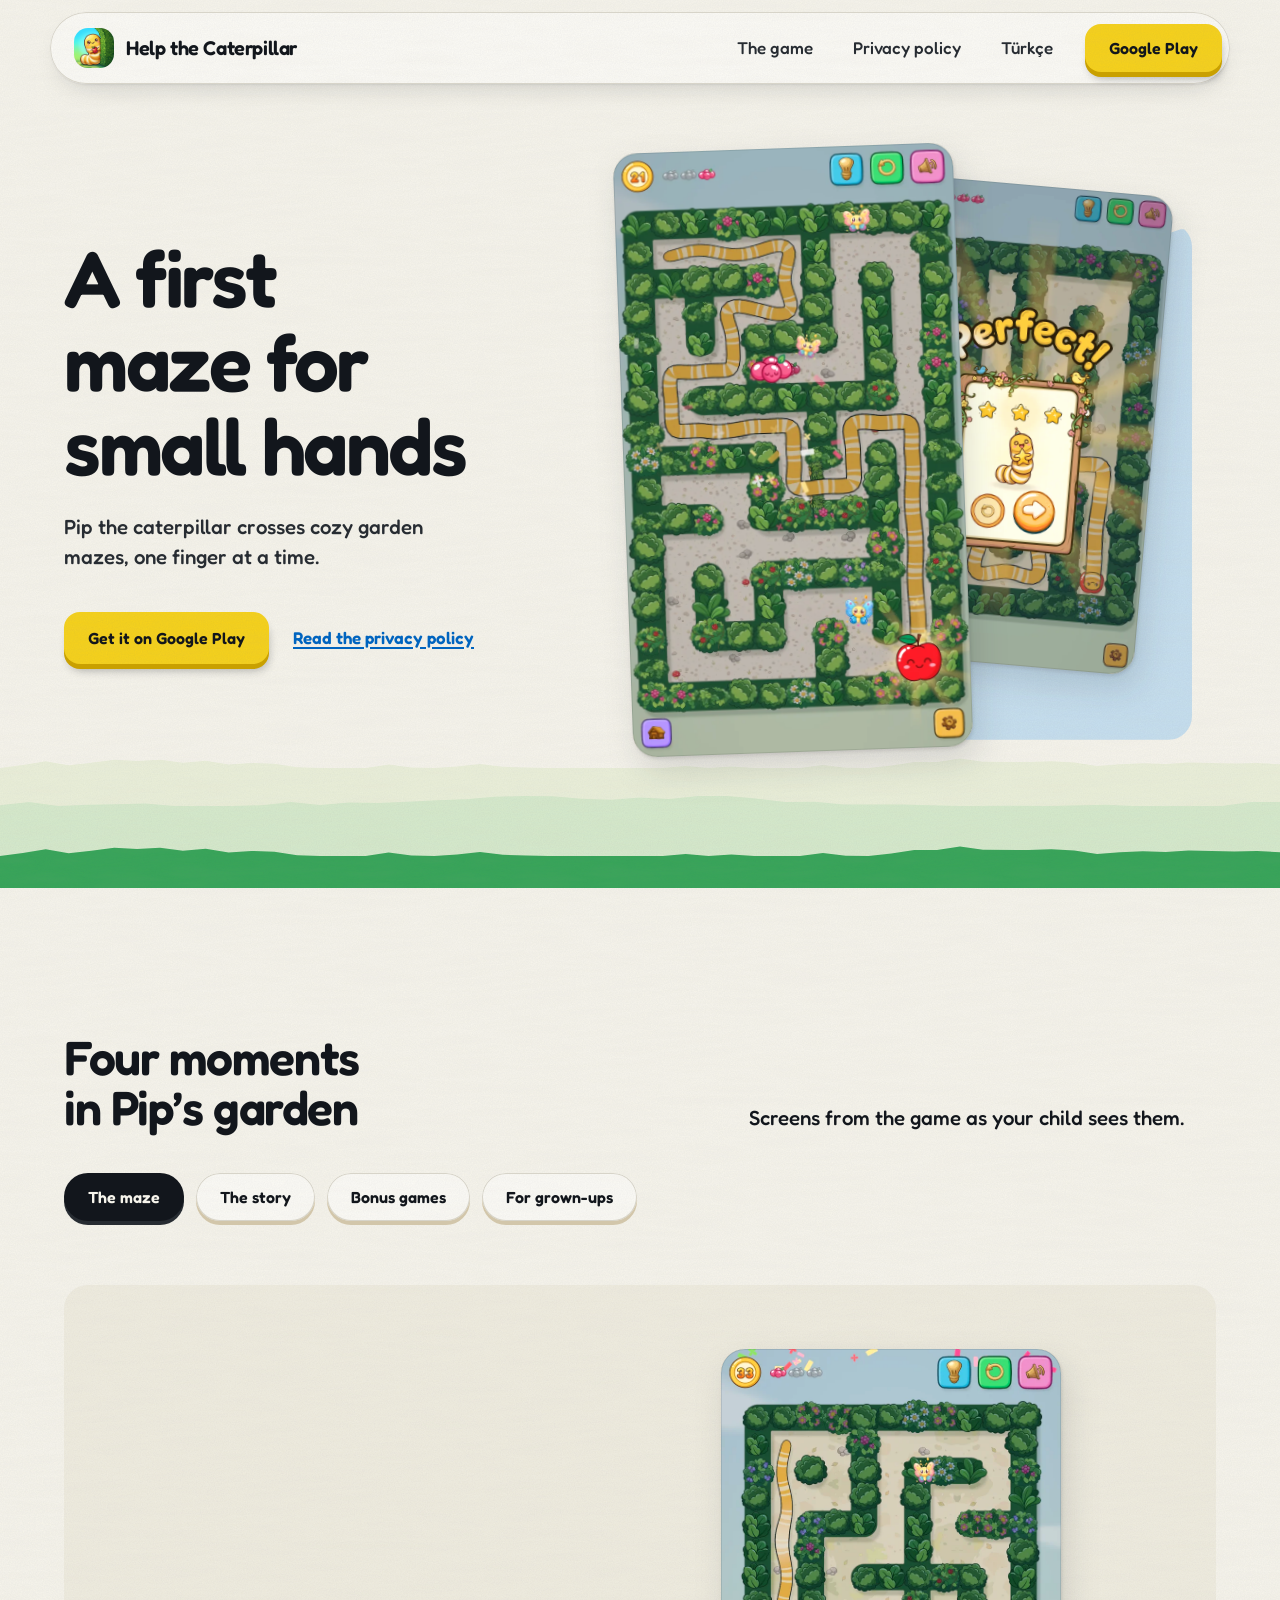
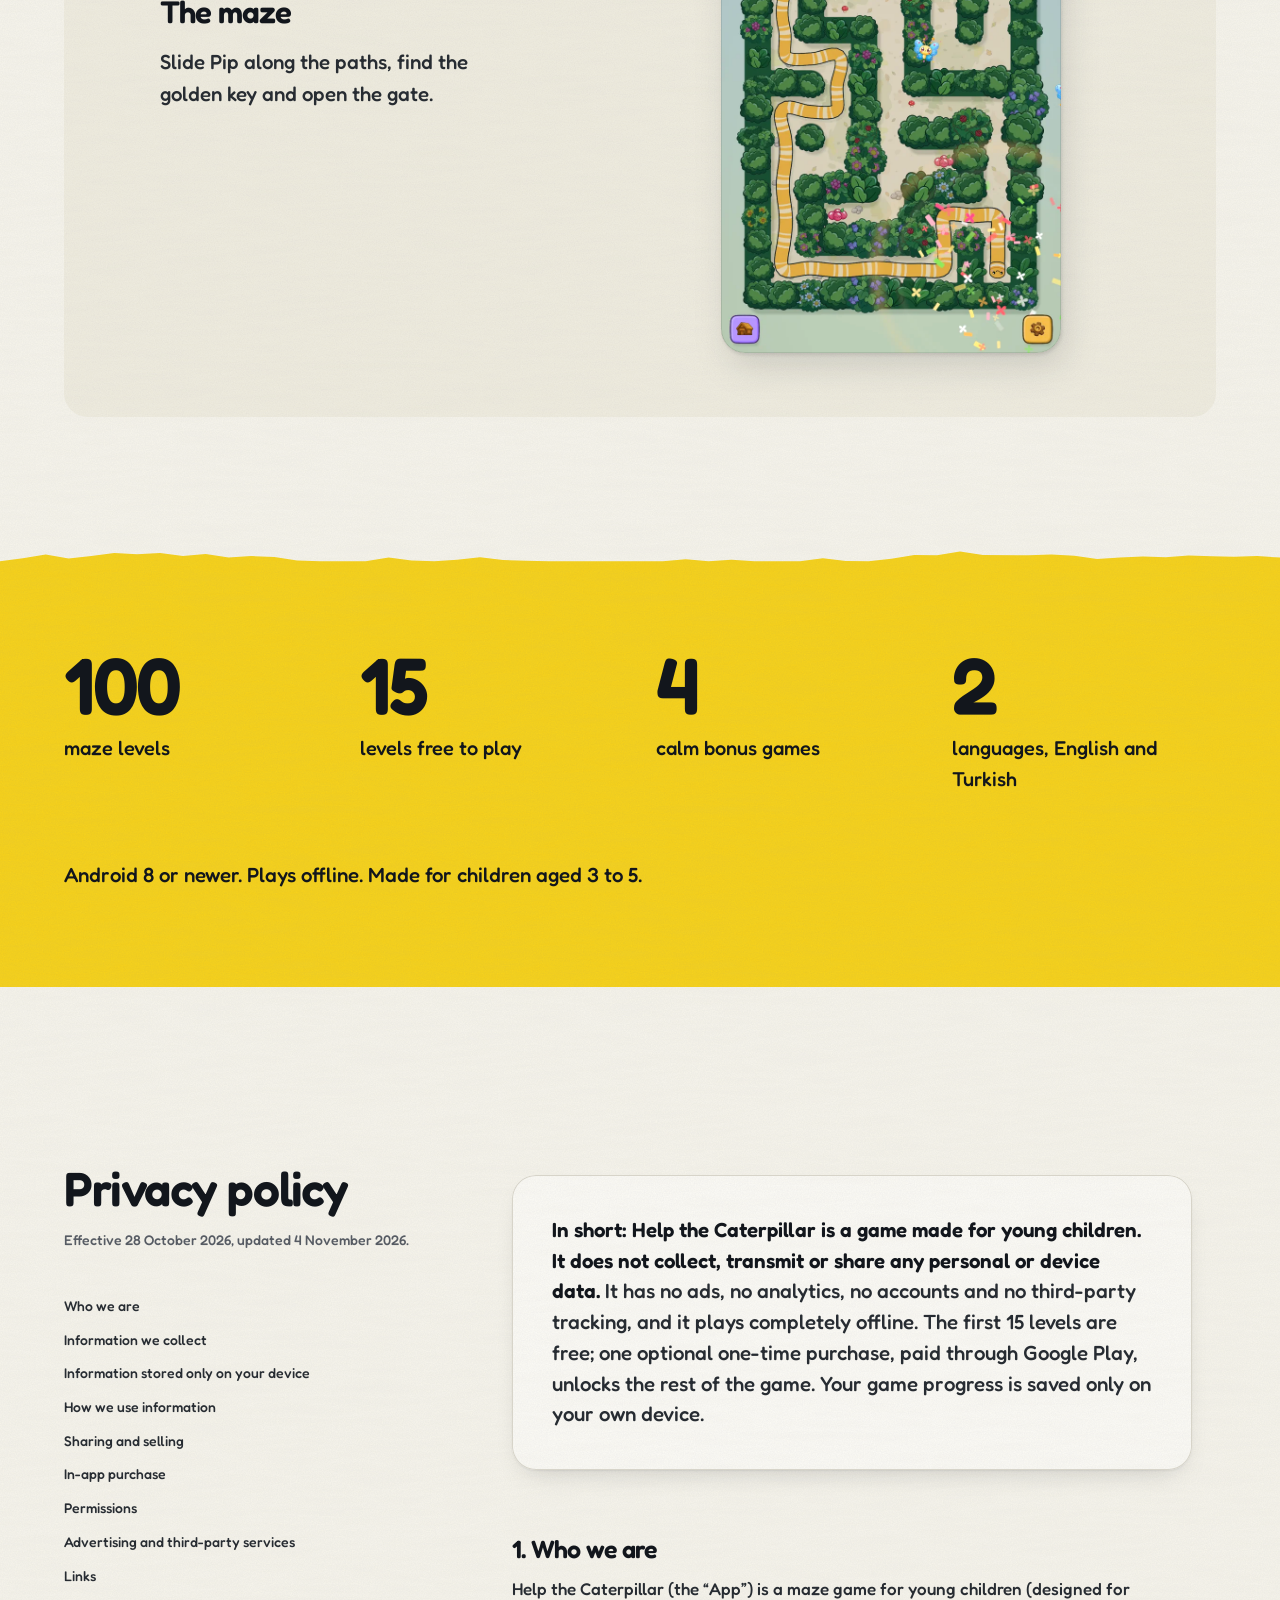
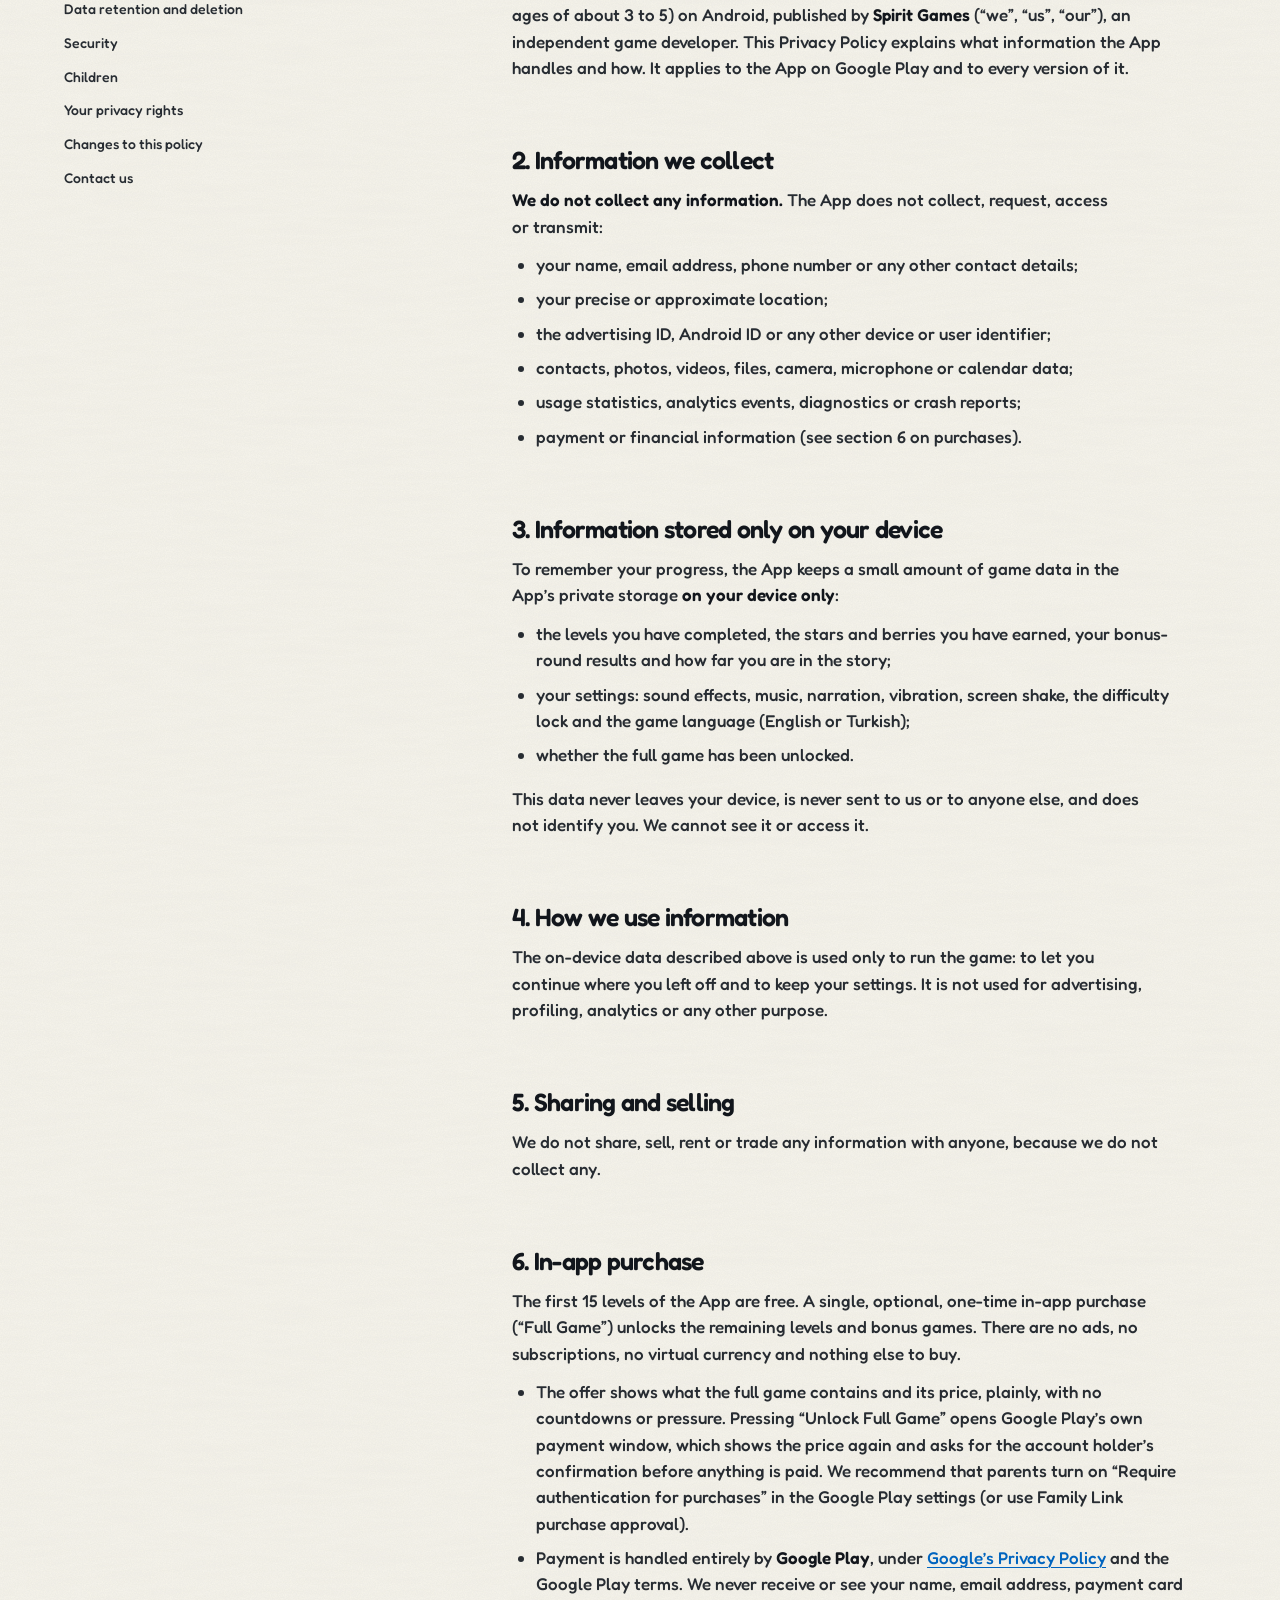
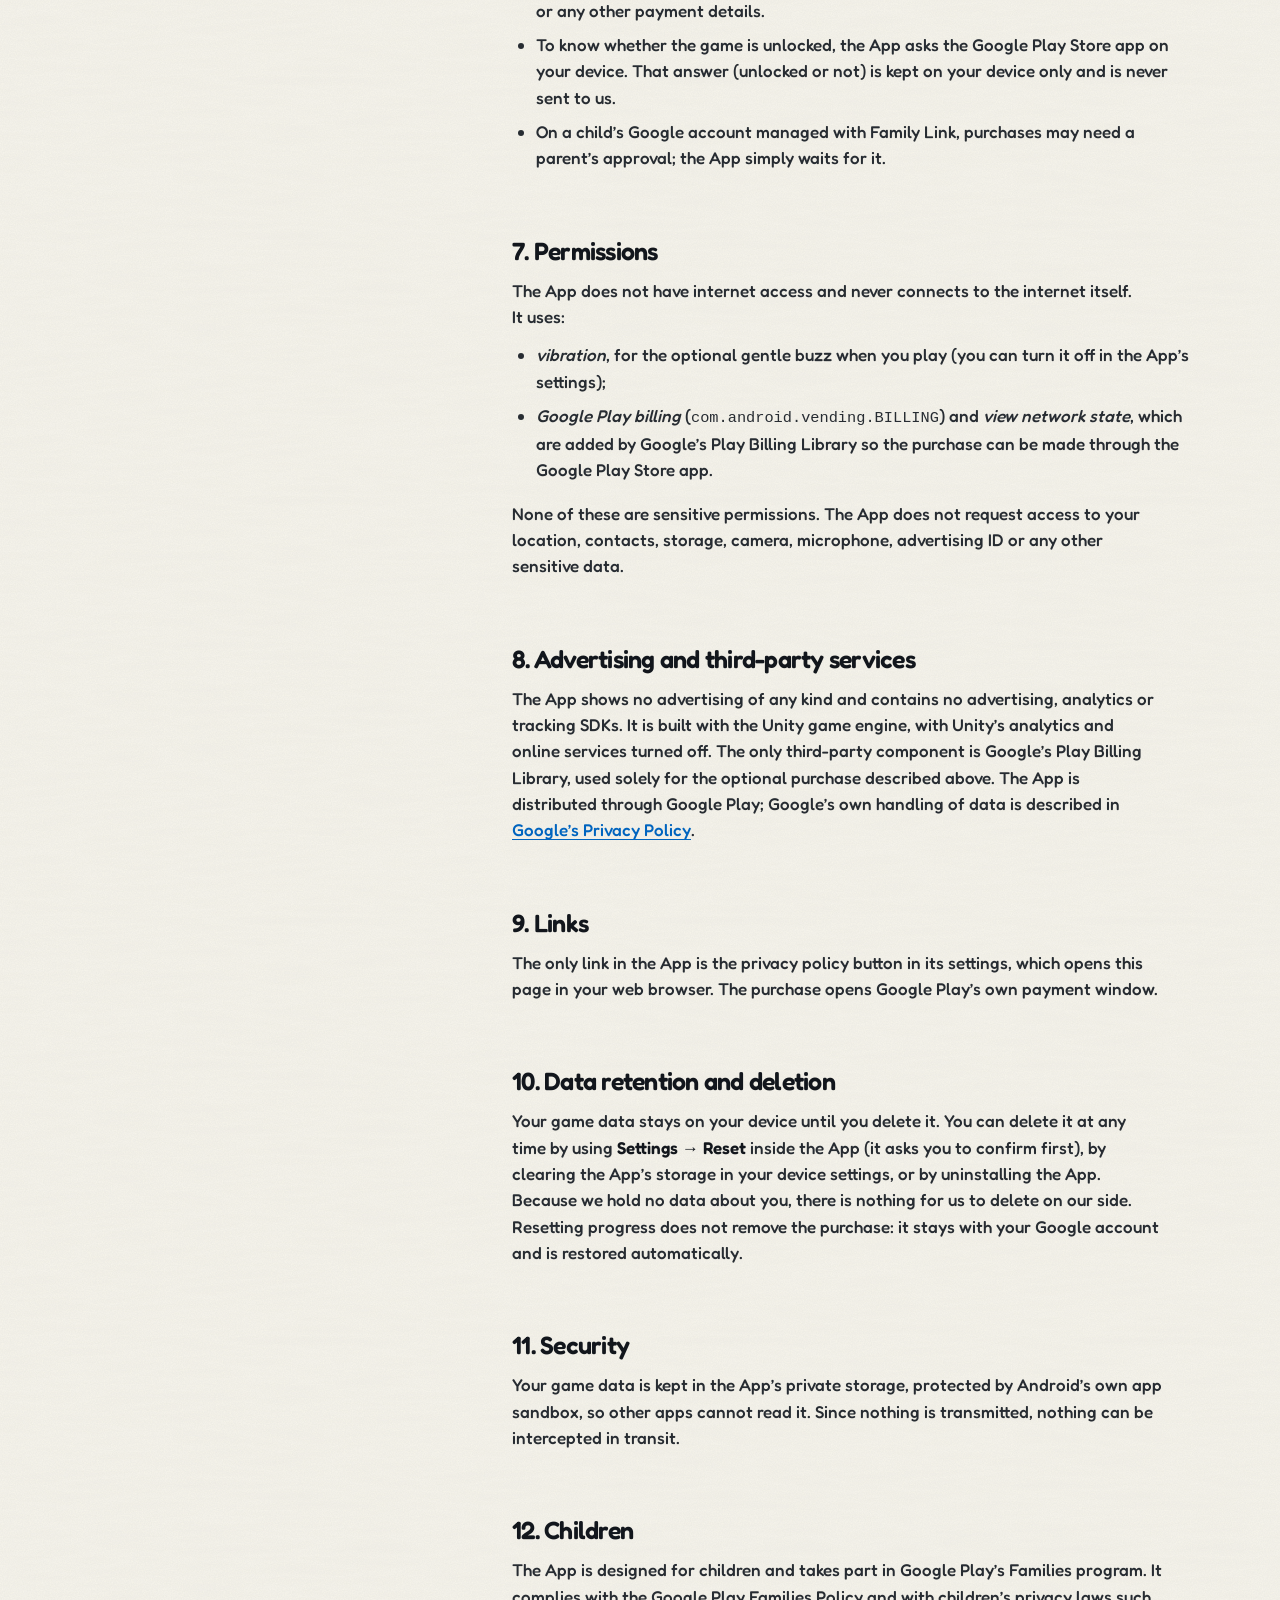
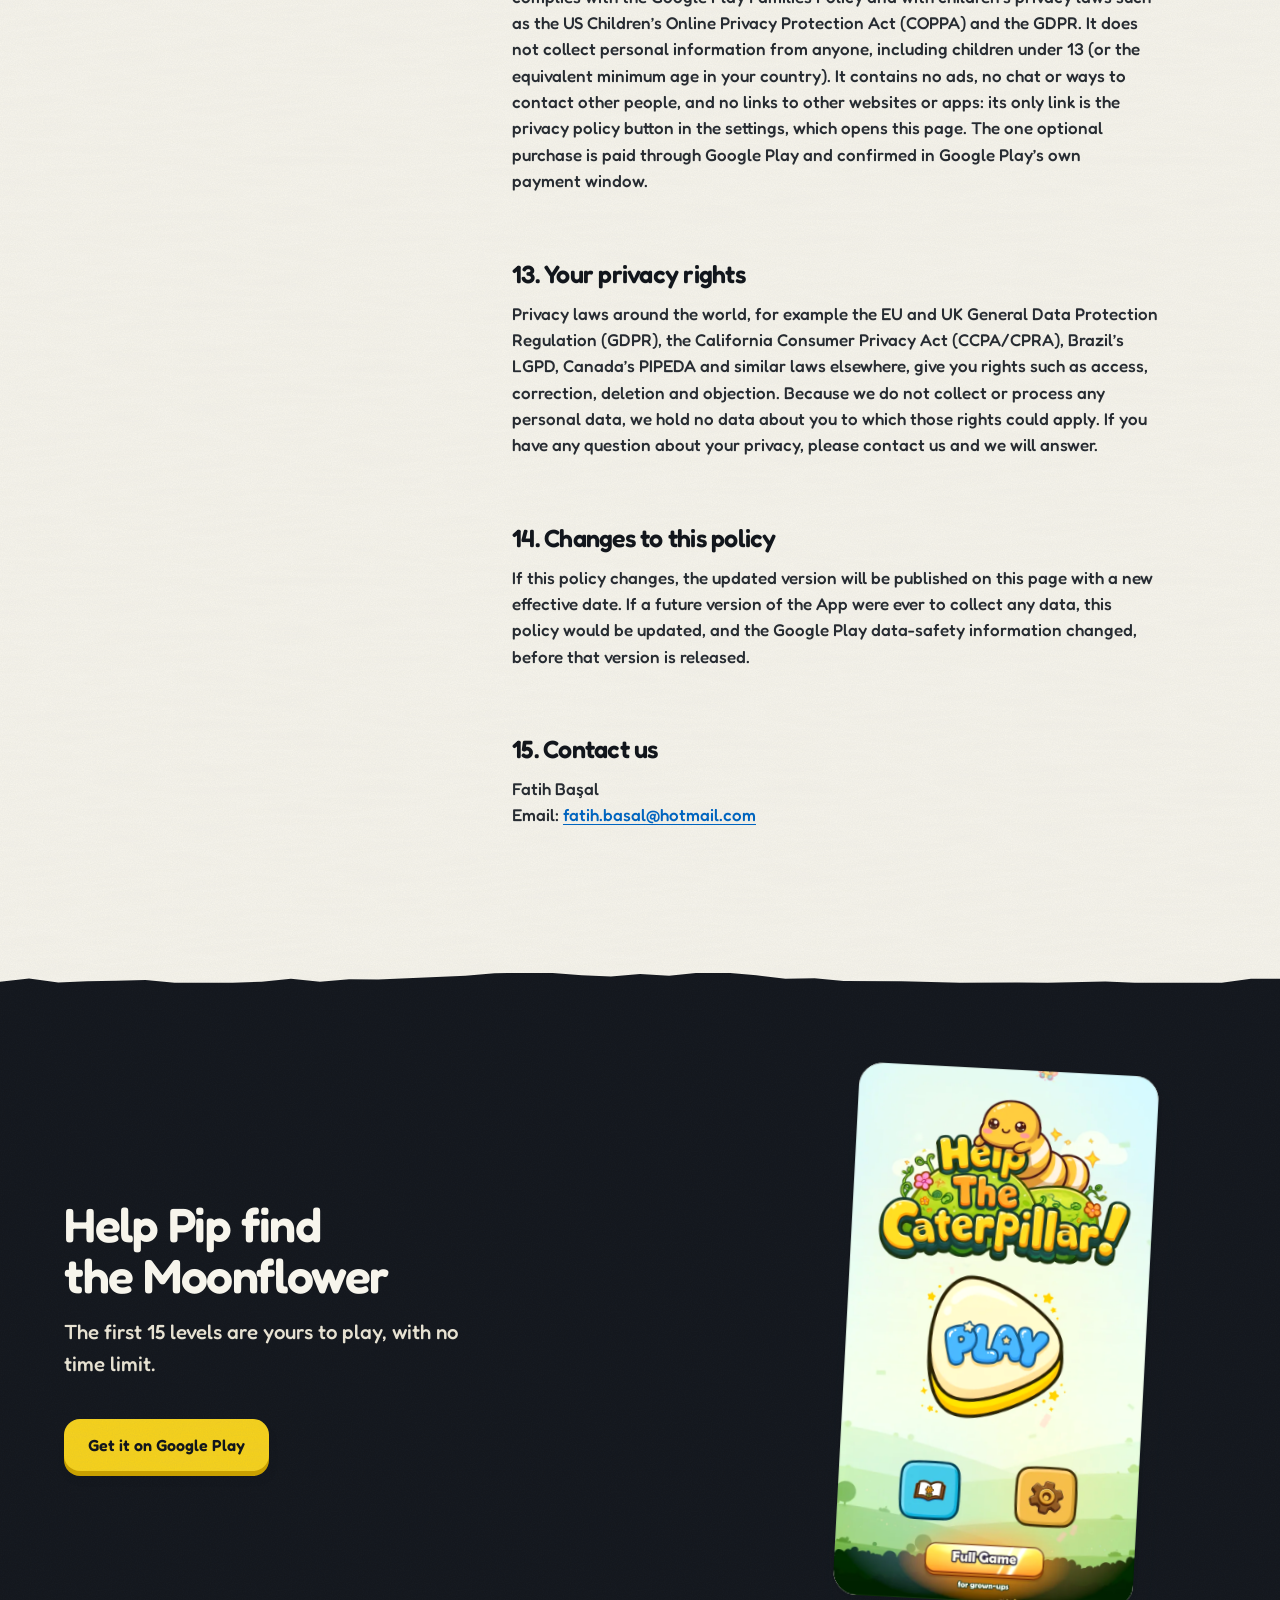
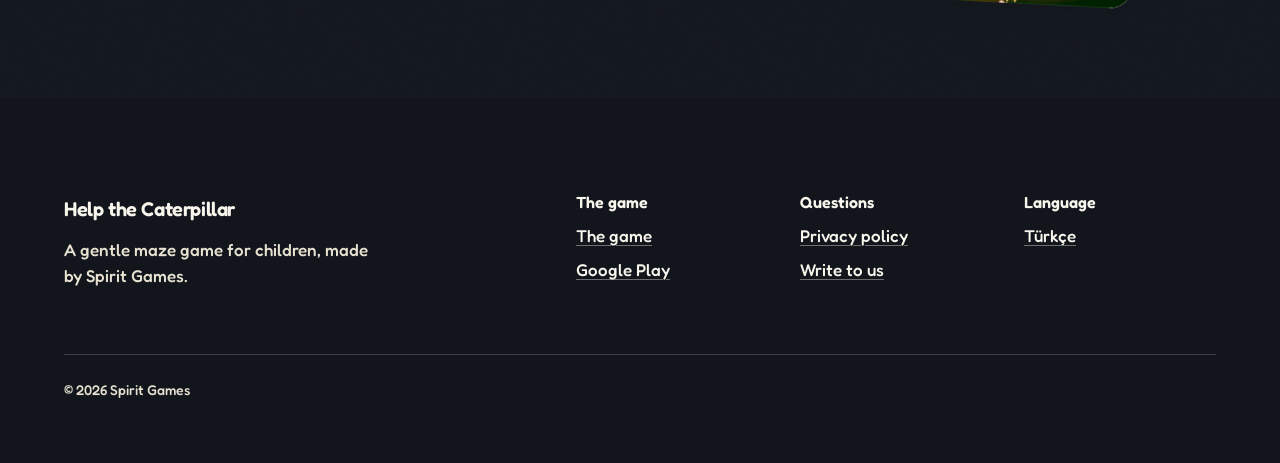
==== commit cb74120c: "Site: Fredoka self-hosted (SIL OFL, Turkish letters added), no third-party requests" ====
--- a/index.html
+++ b/index.html
@@ -17,8 +17,7 @@
 <meta property="og:image" content="https://fatihbasal.github.io/help-the-caterpillar/og.png">
 <meta name="twitter:card" content="summary_large_image">
 <link rel="icon" href="img/icon.png">
-<link rel="preconnect" href="https://api.fontshare.com" crossorigin>
-<link href="https://api.fontshare.com/v2/css?f[]=chillax@500,600&amp;display=swap" rel="stylesheet">
+<link rel="preload" href="fonts/fredoka-600.woff" as="font" type="font/woff" crossorigin>
 <link rel="stylesheet" href="site.css">
 <script>document.documentElement.classList.add('js')</script>
 <script type="application/ld+json">
--- a/site.css
+++ b/site.css
@@ -1,10 +1,14 @@
 /* Hallmark · shape: Stage hero over a Switcher, a Figures field and a Long Document (swapped from Map / Diagram: half the page is a legal text) · genre: playful · theme: Hum (deal 1/3, seed homepage-privacy-policy-gentle-db0c·c401e390·2026-11-04·r0) · job: try · draw: 22eeab
  * hero: Stage · nav: floating pill · footer: index columns · imagery: screenshots 6 per language (the game's own captures) · signature: the real maze screen, Pip mid-path, laid on torn garden paper
  * axes: light/rounded-sans/chromatic-yellow · posture: full-palette · contrast: pass · fold: pass · copy: verbatim · v2.0.0 */
+/* Hallmark · display: Fredoka in place of Chillax, self-hosted under the SIL OFL with Turkish letters added, so the page loads nothing from another site */
 /* Hallmark · pre-emit critique: P4 H4 E4 S5 R4 V4 · weakest: P, a privacy page has little to argue; it argues that a children's game can say exactly what it does with data, and shows the game before the policy */
 /* Hallmark · copy: verbatim covers the privacy policy, a legal text the owner keeps word for word (two en dashes became commas, nothing else) */
 @import url("./tokens.css");
 @import url("./base.css");
+
+@font-face { font-family: "Fredoka"; src: url("./fonts/fredoka-500.woff") format("woff"); font-weight: 500; font-style: normal; font-display: swap; }
+@font-face { font-family: "Fredoka"; src: url("./fonts/fredoka-600.woff") format("woff"); font-weight: 600; font-style: normal; font-display: swap; }
 
 :root {
   --grain: url("data:image/svg+xml,%3Csvg xmlns='http://www.w3.org/2000/svg' width='180' height='180'%3E%3Cfilter id='g'%3E%3CfeTurbulence type='fractalNoise' baseFrequency='.85' numOctaves='2' stitchTiles='stitch'/%3E%3CfeColorMatrix values='0 0 0 0 .12 0 0 0 0 .12 0 0 0 0 .16 0 0 0 .07 0'/%3E%3C/filter%3E%3Crect width='100%25' height='100%25' filter='url(%23g)'/%3E%3C/svg%3E");
@@ -44,7 +48,7 @@
 
 /* ---- hero: Stage ---- */
 .hero { position: relative; min-height: calc(100dvh - var(--nav-h) - 2 * var(--space-sm)); display: grid; align-items: center; padding-block: var(--space-lg) var(--space-3xl); }
-.hero__grid { display: grid; grid-template-columns: minmax(0, 6fr) minmax(0, 5fr); gap: var(--space-2xl); align-items: center; }
+.hero__grid { display: grid; grid-template-columns: minmax(0, 5fr) minmax(0, 6fr); gap: var(--space-2xl); align-items: center; }
 .hero h1 { font-size: var(--text-display); max-width: 11ch; }
 .hero .lead { margin-top: var(--space-lg); color: var(--color-ink-2); max-width: 30ch; }
 .hero__actions { display: flex; flex-wrap: wrap; align-items: center; gap: var(--space-lg); margin-top: var(--space-xl); }
